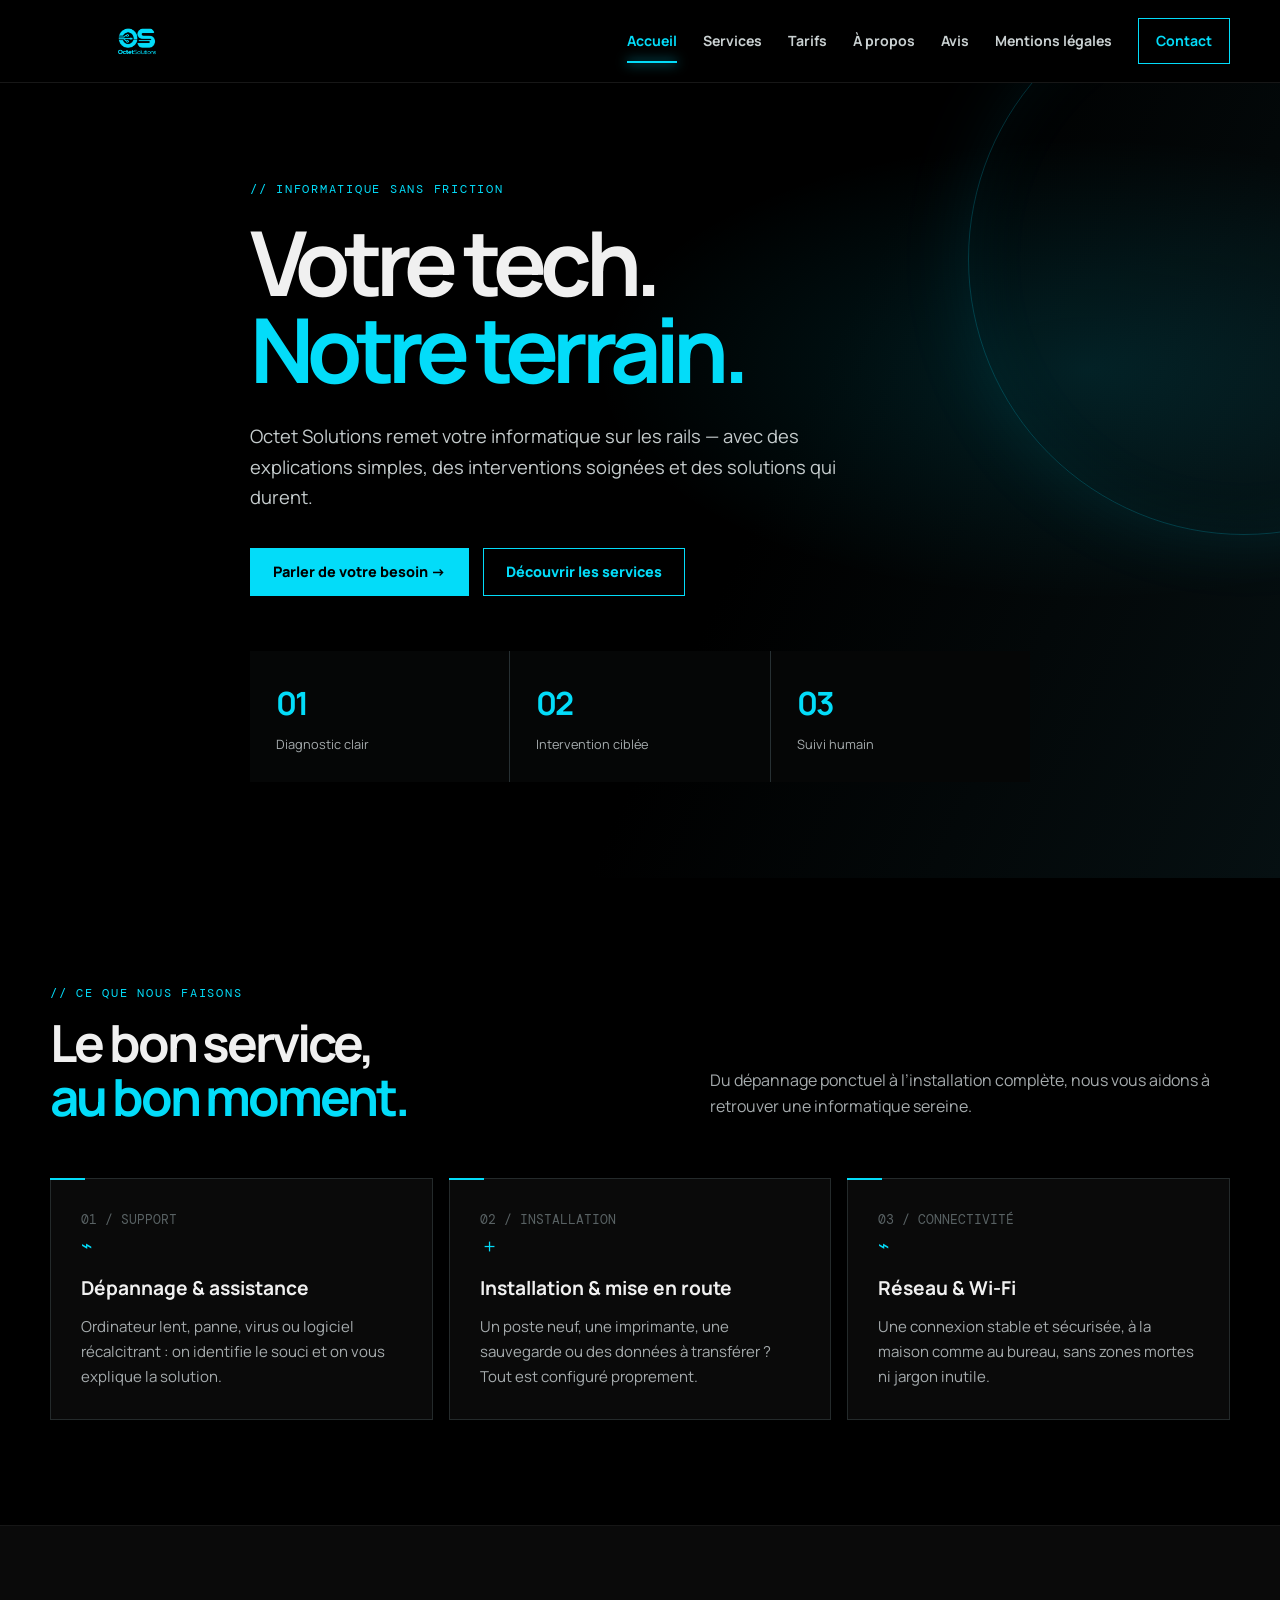
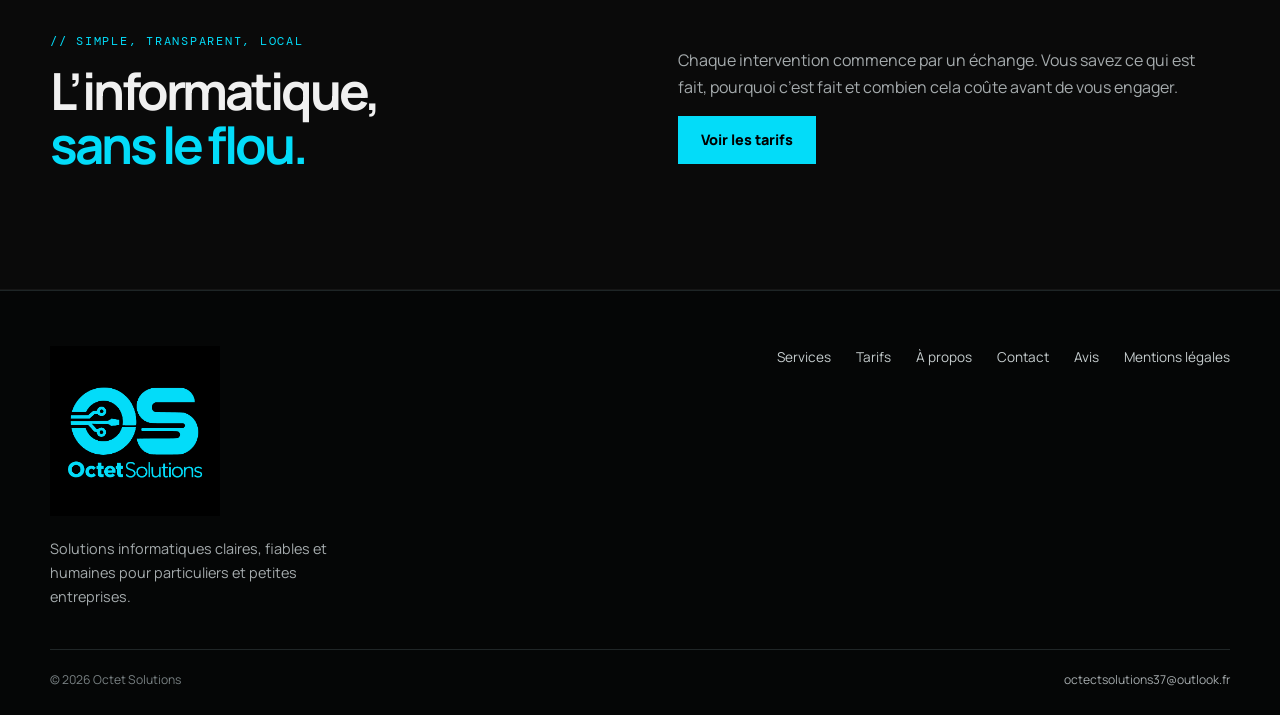
==== index.html @ 159d2667 "ajout site" ====
<!doctype html><html lang="fr"><head><meta charset="utf-8"><meta name="viewport" content="width=device-width, initial-scale=1"><meta name="description" content="Octet Solutions — dépannage et services informatiques à taille humaine."><title>Accueil — Octet Solutions</title><link rel="stylesheet" href="style.css"></head><body><header class="site-header"><div class="container nav"><a class="brand" href="index.html" aria-label="Octet Solutions, accueil"><img src="logo.svg" alt="Octet Solutions"></a><button class="menu-toggle" aria-label="Ouvrir le menu" aria-expanded="false">☰</button><nav class="nav-links" aria-label="Navigation principale"><a href="index.html" aria-current="page">Accueil</a><a href="services.html" >Services</a><a href="tarifs.html" >Tarifs</a><a href="apropos.html" >À propos</a><a href="avis.html" >Avis</a><a href="mentions-legales.html" >Mentions légales</a><a class="nav-cta" href="contact.html" >Contact</a></nav></div></header><main><section class="hero"><div class="container hero-content"><div class="eyebrow">// informatique sans friction</div><h1>Votre tech.<br><span>Notre terrain.</span></h1><p class="lead">Octet Solutions remet votre informatique sur les rails — avec des explications simples, des interventions soignées et des solutions qui durent.</p><div class="actions"><a class="btn btn-primary" href="contact.html">Parler de votre besoin →</a><a class="btn btn-ghost" href="services.html">Découvrir les services</a></div><div class="stats"><div class="stat"><strong>01</strong><span>Diagnostic clair</span></div><div class="stat"><strong>02</strong><span>Intervention ciblée</span></div><div class="stat"><strong>03</strong><span>Suivi humain</span></div></div></div></section><section class="section"><div class="container"><div class="section-head"><div><div class="eyebrow">// ce que nous faisons</div><h2 class="section-title">Le bon service,<br><span>au bon moment.</span></h2></div><p class="section-copy">Du dépannage ponctuel à l’installation complète, nous vous aidons à retrouver une informatique sereine.</p></div><div class="grid"><article class="card"><div class="number">01 / SUPPORT</div><div class="icon">⌁</div><h3>Dépannage & assistance</h3><p>Ordinateur lent, panne, virus ou logiciel récalcitrant : on identifie le souci et on vous explique la solution.</p></article><article class="card"><div class="number">02 / INSTALLATION</div><div class="icon">＋</div><h3>Installation & mise en route</h3><p>Un poste neuf, une imprimante, une sauvegarde ou des données à transférer ? Tout est configuré proprement.</p></article><article class="card"><div class="number">03 / CONNECTIVITÉ</div><div class="icon">⌁</div><h3>Réseau & Wi-Fi</h3><p>Une connexion stable et sécurisée, à la maison comme au bureau, sans zones mortes ni jargon inutile.</p></article></div></div></section><section class="section section-dark"><div class="container split"><div><div class="eyebrow">// simple, transparent, local</div><h2 class="section-title">L’informatique,<br><span>sans le flou.</span></h2></div><div><p class="section-copy">Chaque intervention commence par un échange. Vous savez ce qui est fait, pourquoi c’est fait et combien cela coûte avant de vous engager.</p><a class="btn btn-primary" href="tarifs.html">Voir les tarifs</a></div></div></section></main><footer class="site-footer"><div class="container"><div class="footer-top"><div class="footer-brand"><img src="logo.svg" alt="Octet Solutions"><div>Solutions informatiques claires, fiables et humaines pour particuliers et petites entreprises.</div></div><div class="footer-links"><a href="services.html">Services</a><a href="tarifs.html">Tarifs</a><a href="apropos.html">À propos</a><a href="contact.html">Contact</a><a href="avis.html">Avis</a><a href="mentions-legales.html">Mentions légales</a></div></div><div class="footer-bottom"><span>© <span data-year>2026</span> Octet Solutions</span><a href="mailto:octectsolutions37@outlook.fr">octectsolutions37@outlook.fr</a></div></div></footer><script src="script.js"></script></body></html>
---- style.css ----
@import url('https://fonts.googleapis.com/css2?family=DM+Mono:wght@400;500&family=Manrope:wght@400;500;600;700;800&display=swap');
:root{--bg:#000000;--panel:#0a0a0a;--panel2:#101111;--text:#f0f0f0;--muted:#a5abad;--cyan:#03DCF9;--line:rgba(3,220,249,.28);--max:1180px}
*{box-sizing:border-box}html{scroll-behavior:smooth}body{margin:0;background:var(--bg);color:var(--text);font-family:Manrope,system-ui,sans-serif;line-height:1.65}a{color:inherit;text-decoration:none}a:focus-visible,button:focus-visible,input:focus-visible,textarea:focus-visible{outline:2px solid var(--cyan);outline-offset:4px}.container{width:min(var(--max),calc(100% - 48px));margin:auto}.site-header{position:sticky;top:0;z-index:10;background:rgba(0,0,0,.9);backdrop-filter:blur(14px);border-bottom:1px solid rgba(255,255,255,.09)}.nav{height:82px;display:flex;align-items:center;justify-content:space-between;gap:30px}.brand img{display:block;width:174px;height:auto;max-height:48px;object-fit:contain}.nav-links{display:flex;align-items:center;gap:26px;font-size:.88rem;font-weight:700}.nav-links a{color:#c9d0d1;position:relative;padding:28px 0}.nav-links a:hover,.nav-links a[aria-current=page]{color:var(--cyan)}.nav-links a[aria-current=page]:not(.nav-cta)::after{content:'';position:absolute;bottom:18px;left:0;right:0;height:2px;background:var(--cyan);box-shadow:0 0 12px var(--cyan)}.nav-cta{border:1px solid var(--cyan)!important;padding:10px 17px!important;color:var(--cyan)!important}.nav-cta:hover{background:var(--cyan);color:#000!important}.menu-toggle{display:none;background:none;border:1px solid #394144;color:var(--cyan);font-size:1.4rem;padding:7px 12px}.eyebrow{font-family:'DM Mono',monospace;text-transform:uppercase;letter-spacing:.14em;color:var(--cyan);font-size:.78rem}.hero{min-height:600px;display:grid;align-items:center;position:relative;overflow:hidden;background:radial-gradient(ellipse at 85% 36%,rgba(3,220,249,.13),transparent 32%),linear-gradient(115deg,#000 58%,#061012)}.hero::after{content:'';position:absolute;width:550px;height:550px;right:-240px;top:-100px;border:1px solid rgba(3,220,249,.22);border-radius:50%;box-shadow:0 0 80px rgba(3,220,249,.08),inset 0 0 70px rgba(3,220,249,.05)}.hero-content{max-width:780px;padding:96px 0;position:relative;z-index:1}.hero h1{font-size:clamp(3rem,7vw,6.5rem);line-height:.98;letter-spacing:-.075em;margin:18px 0 28px;max-width:850px}.hero h1 span,.section-title span{color:var(--cyan)}.lead{font-size:1.15rem;color:#c4cbcc;max-width:650px}.actions{display:flex;flex-wrap:wrap;gap:14px;margin-top:36px}.btn{display:inline-flex;align-items:center;justify-content:center;min-height:48px;padding:0 22px;border:1px solid var(--cyan);font-weight:800;font-size:.9rem;transition:.2s ease}.btn-primary{background:var(--cyan);color:#000}.btn-primary:hover{background:#8ef4ff;box-shadow:0 0 24px rgba(3,220,249,.35)}.btn-ghost{color:var(--cyan)}.btn-ghost:hover{background:var(--cyan);color:#000}.section{padding:105px 0}.section-dark{background:var(--panel);border-top:1px solid rgba(255,255,255,.05);border-bottom:1px solid rgba(255,255,255,.05)}.section-head{display:flex;justify-content:space-between;align-items:end;gap:30px;margin-bottom:42px}.section-title{font-size:clamp(2rem,4vw,3.6rem);letter-spacing:-.06em;line-height:1.05;margin:12px 0}.section-copy{color:var(--muted);max-width:520px}.grid{display:grid;grid-template-columns:repeat(3,1fr);gap:16px}.card{background:var(--panel);border:1px solid #242a2b;padding:30px;position:relative;transition:.25s ease}.card::before{content:'';position:absolute;top:-1px;left:-1px;width:35px;height:2px;background:var(--cyan);transition:.25s}.card:hover{border-color:var(--line);transform:translateY(-5px);box-shadow:0 14px 35px rgba(0,0,0,.35)}.card h3{margin:12px 0 10px;font-size:1.2rem}.card p{color:var(--muted);font-size:.94rem;margin:0}.icon{font-family:'DM Mono',monospace;color:var(--cyan);font-size:1.2rem}.number{font-family:'DM Mono';color:#596264;font-size:.8rem}.stats{display:grid;grid-template-columns:repeat(3,1fr);gap:1px;background:#273033;margin-top:55px}.stat{background:#050606;padding:26px}.stat strong{display:block;font-size:2rem;color:var(--cyan);letter-spacing:-.06em}.stat span{font-size:.8rem;color:var(--muted)}.page-hero{padding:90px 0 74px;border-bottom:1px solid rgba(3,220,249,.18);background:linear-gradient(110deg,#000 65%,#061214)}.page-hero h1{font-size:clamp(2.8rem,6vw,5.3rem);line-height:1;letter-spacing:-.07em;margin:15px 0 18px}.page-hero p{max-width:620px;color:var(--muted);font-size:1.05rem}.service-list{display:grid;grid-template-columns:1fr 1fr;gap:18px}.service-list .card{min-height:220px}.price-grid{display:grid;grid-template-columns:repeat(3,1fr);gap:16px;align-items:stretch}.price-card{background:#080909;border:1px solid #2a3031;padding:34px 28px;display:flex;flex-direction:column}.price-card.featured{border-color:var(--cyan);box-shadow:0 0 35px rgba(3,220,249,.1);position:relative}.badge{font-family:'DM Mono';font-size:.68rem;color:#000;background:var(--cyan);padding:5px 9px;position:absolute;top:0;right:0}.price{font-size:2.8rem;letter-spacing:-.07em;color:var(--cyan);margin:20px 0 3px}.price small{font-size:.85rem;color:var(--muted);letter-spacing:0}.price-card ul{padding:0;margin:24px 0 30px;list-style:none;color:#c4cbcc;font-size:.9rem}.price-card li{padding:9px 0;border-bottom:1px solid #202526}.price-card li::before{content:'+';color:var(--cyan);margin-right:9px}.price-card .btn{margin-top:auto}.split{display:grid;grid-template-columns:1fr 1fr;gap:75px;align-items:start}.check-list{list-style:none;padding:0;margin:25px 0}.check-list li{margin:15px 0;color:#c7cdce}.check-list li::before{content:'↳';color:var(--cyan);font-family:'DM Mono';margin-right:14px}.quote{border-left:2px solid var(--cyan);padding:22px 0 22px 25px;color:#dce2e2;font-size:1.25rem}.contact-layout{display:grid;grid-template-columns:.75fr 1.25fr;gap:70px}.contact-detail{padding:20px 0;border-bottom:1px solid #252a2b}.contact-detail small{display:block;color:var(--muted);font-family:'DM Mono';margin-bottom:5px}.contact-detail a{color:var(--cyan);word-break:break-word}.form{display:grid;gap:18px}.field{display:grid;gap:7px}.field label{font-size:.86rem;font-weight:700}.field input,.field textarea{width:100%;background:#090a0a;border:1px solid #343b3d;color:var(--text);font:inherit;padding:13px 15px}.field input:focus,.field textarea:focus{border-color:var(--cyan);outline:none;box-shadow:0 0 0 3px rgba(3,220,249,.1)}.field textarea{min-height:180px;resize:vertical}.legal h2{color:var(--cyan);font-size:1.4rem;margin-top:45px}.legal p,.legal li{color:#bfc6c7}.site-footer{padding:55px 0 25px;border-top:1px solid #1e2526;background:#050606}.footer-top{display:flex;justify-content:space-between;gap:30px;padding-bottom:40px}.footer-brand{max-width:320px;color:var(--muted);font-size:.9rem}.footer-brand img{width:170px;margin-bottom:15px}.footer-links{display:flex;gap:25px;flex-wrap:wrap;align-content:start;font-size:.85rem;color:#c5cccd}.footer-links a:hover{color:var(--cyan)}.footer-bottom{border-top:1px solid #202627;padding-top:20px;display:flex;justify-content:space-between;color:#798183;font-size:.76rem}.footer-bottom a{color:#a5abad}.mono{font-family:'DM Mono',monospace}
@media(max-width:800px){.container{width:min(var(--max),calc(100% - 34px))}.nav{height:70px}.brand img{width:145px}.menu-toggle{display:block}.nav-links{display:none;position:absolute;top:69px;left:0;right:0;background:#050606;border-bottom:1px solid var(--cyan);padding:15px 17px 25px;flex-direction:column;align-items:stretch;gap:0}.nav-links.open{display:flex}.nav-links a{padding:12px 0}.nav-links a[aria-current=page]:not(.nav-cta)::after{display:none}.nav-cta{text-align:center;margin-top:8px}.hero{min-height:620px}.hero h1{font-size:clamp(3.2rem,15vw,5rem)}.section{padding:72px 0}.section-head,.footer-top,.footer-bottom{display:block}.section-head .btn{margin-top:22px}.grid,.price-grid,.service-list,.split,.contact-layout{grid-template-columns:1fr;gap:14px}.stats{grid-template-columns:1fr;margin-top:35px}.stat{padding:18px}.footer-links{margin-top:30px}.footer-bottom>*{margin-top:10px}.page-hero{padding:68px 0 56px}}
@media(prefers-reduced-motion:reduce){*{scroll-behavior:auto!important;transition:none!important}}
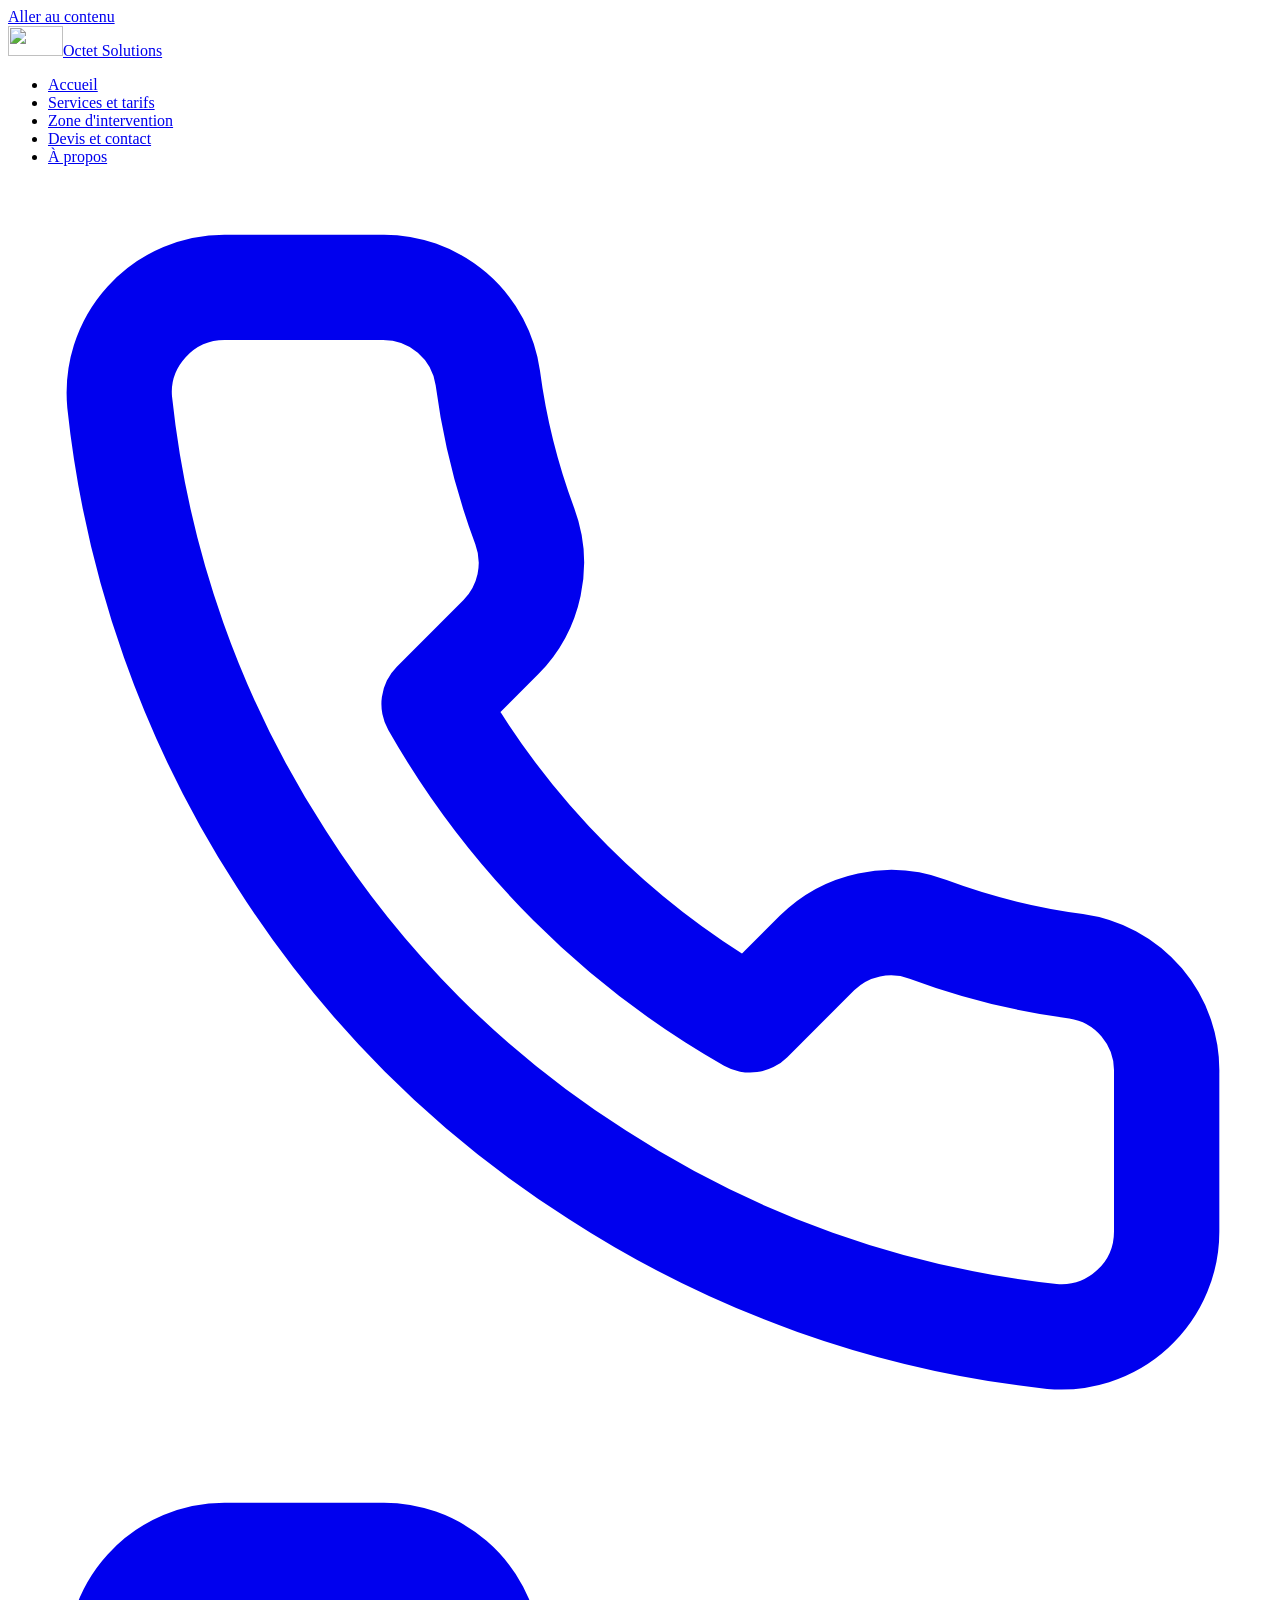
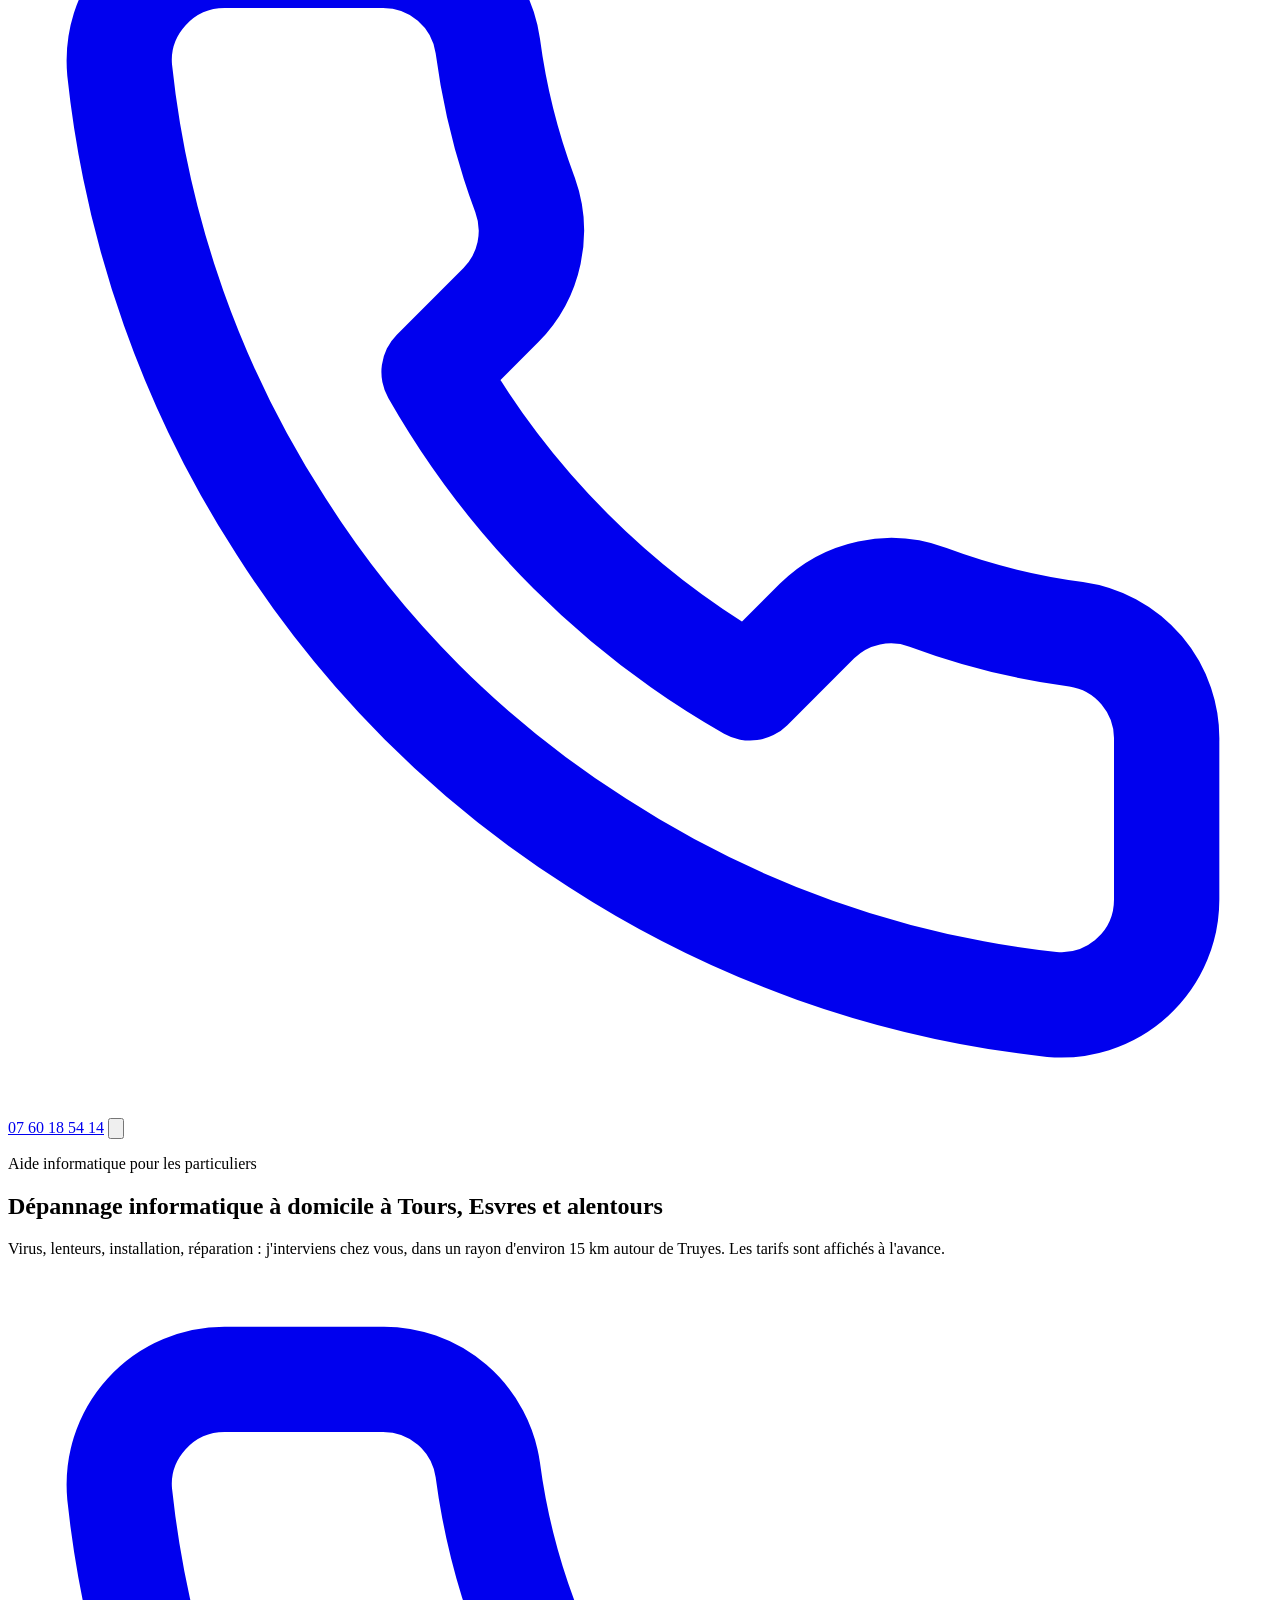
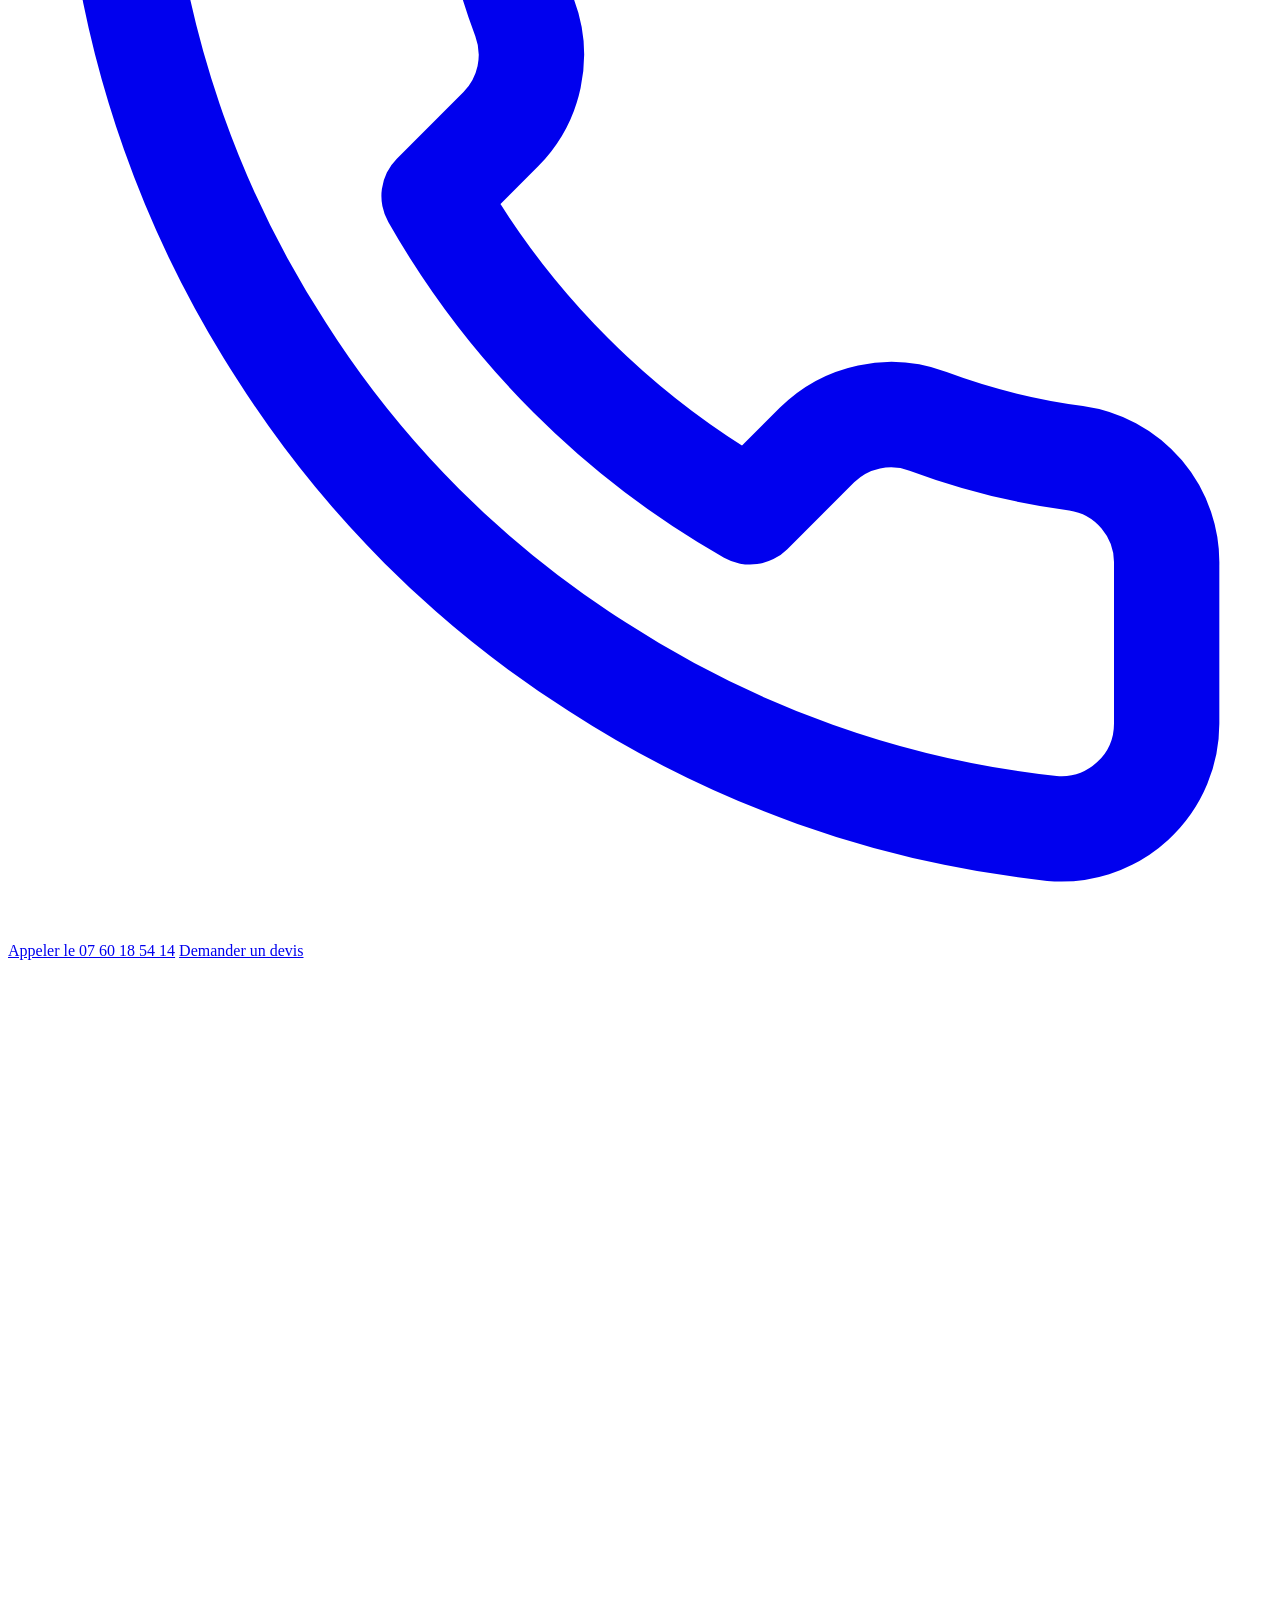
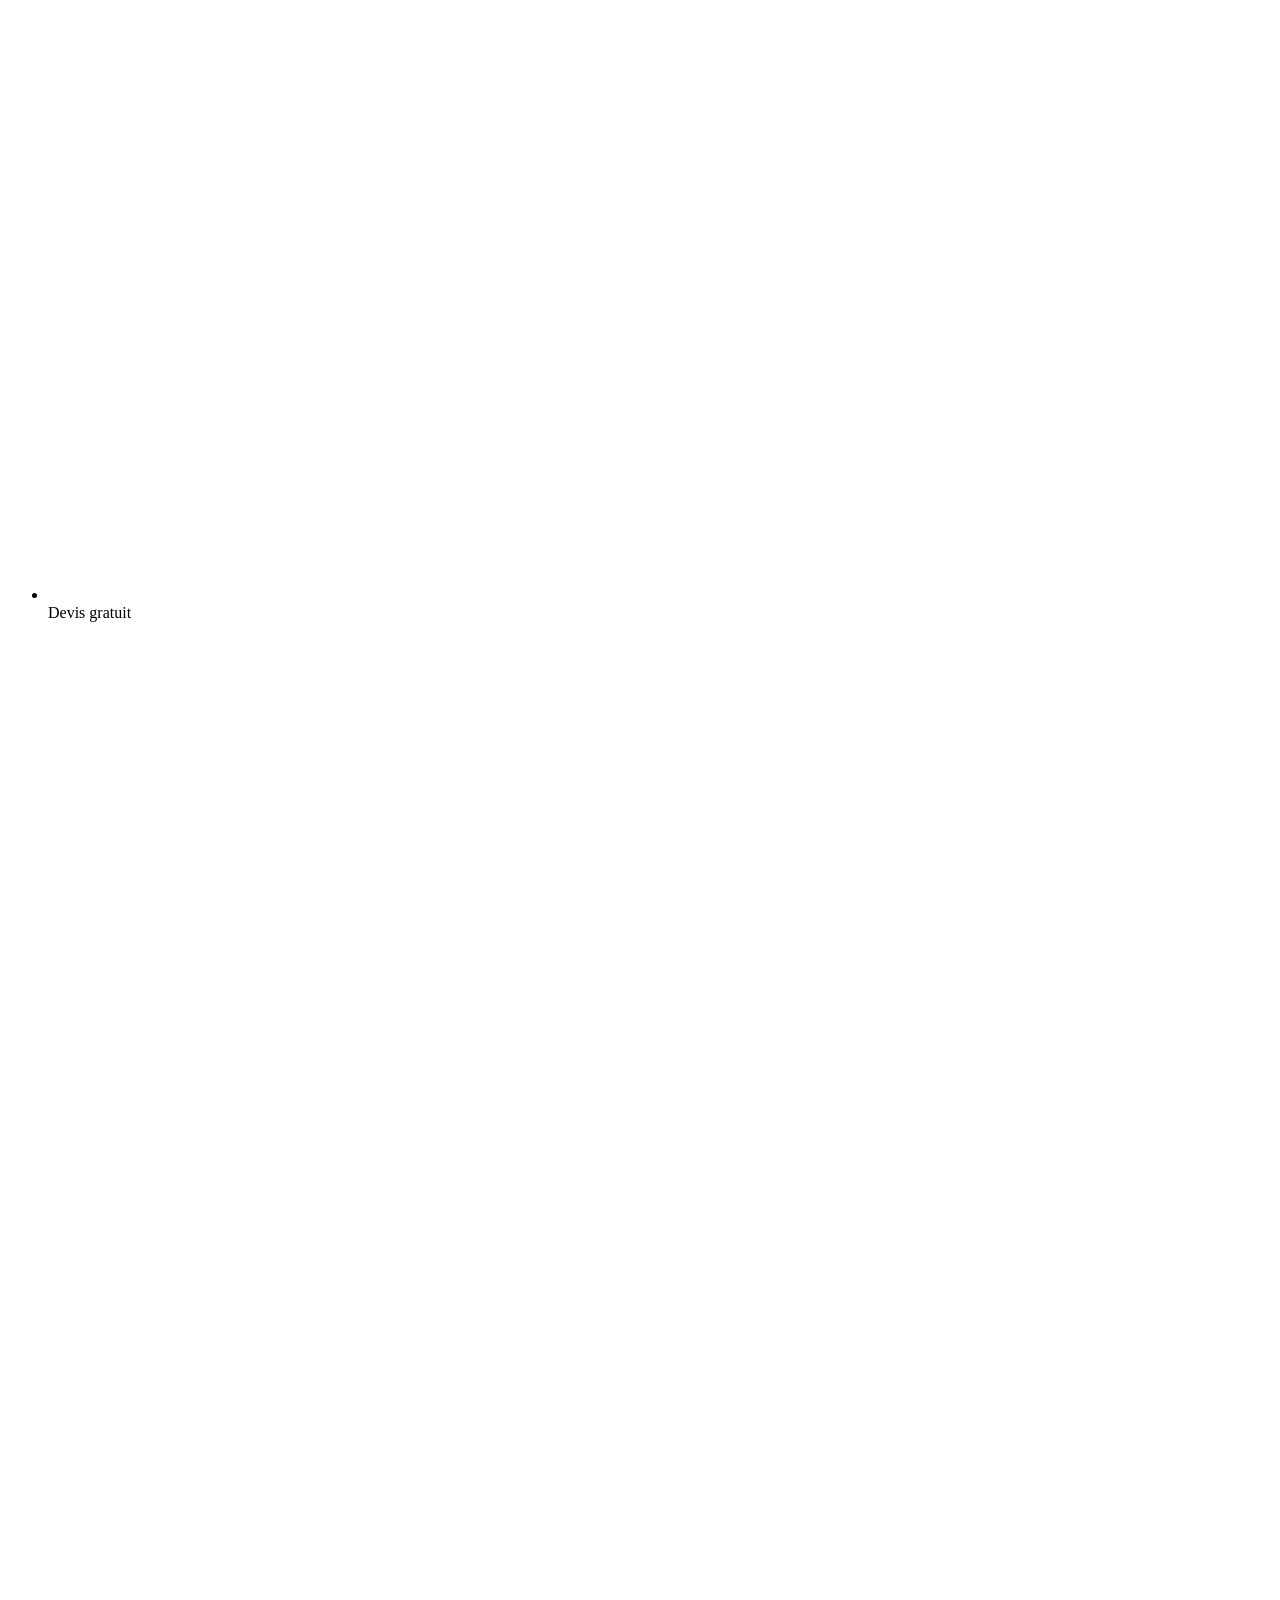
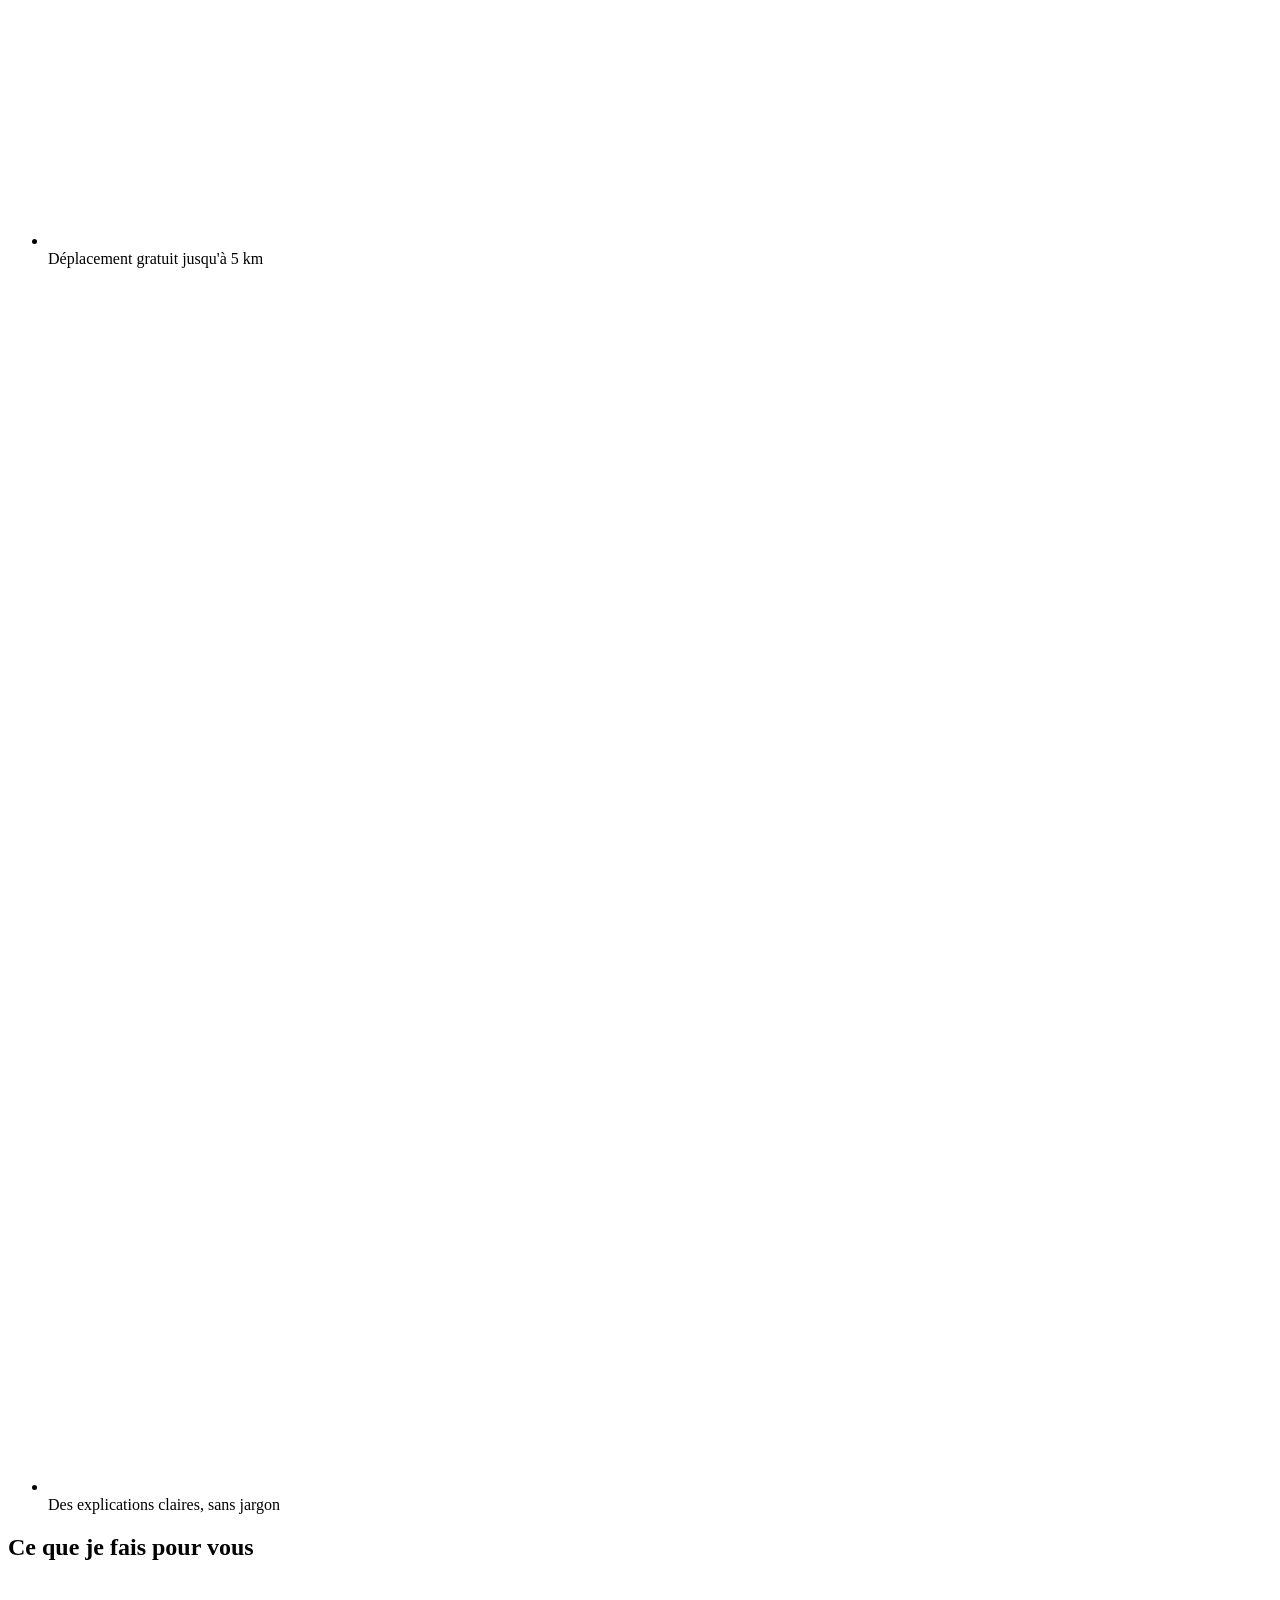
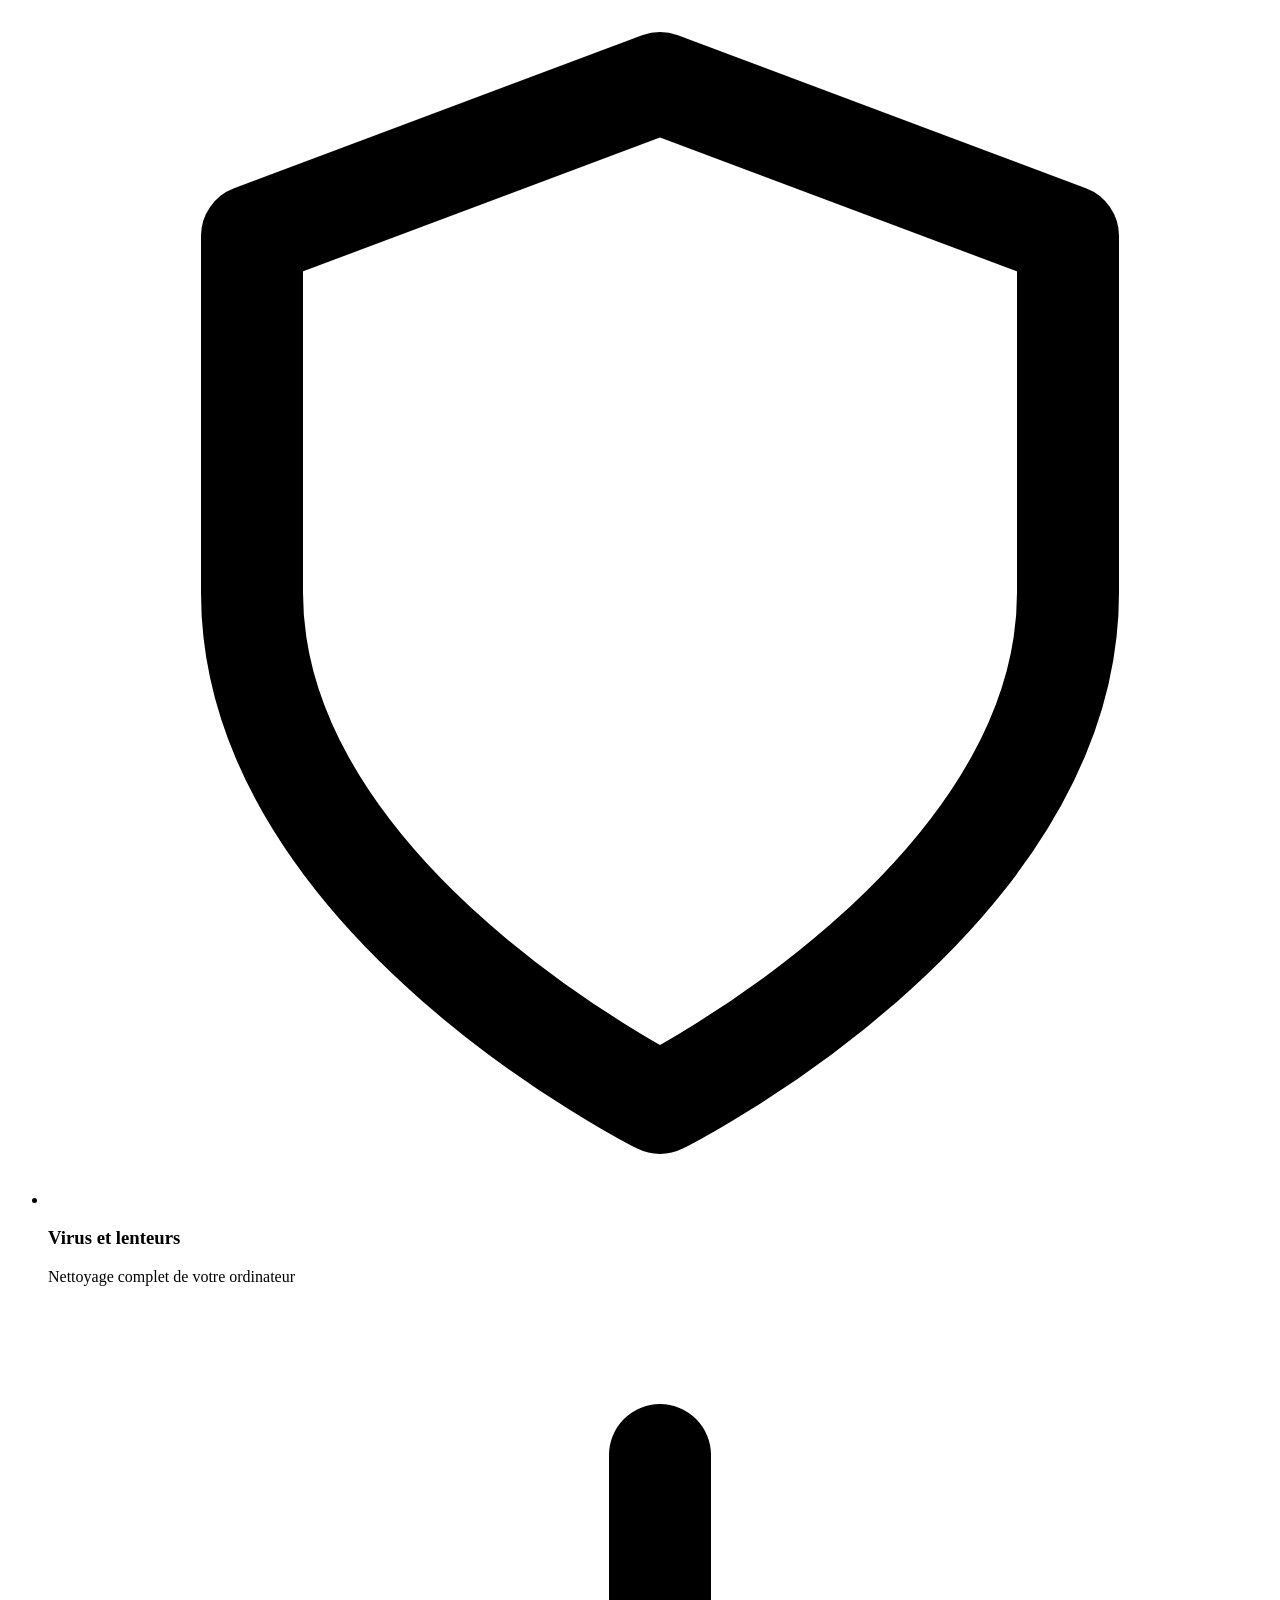
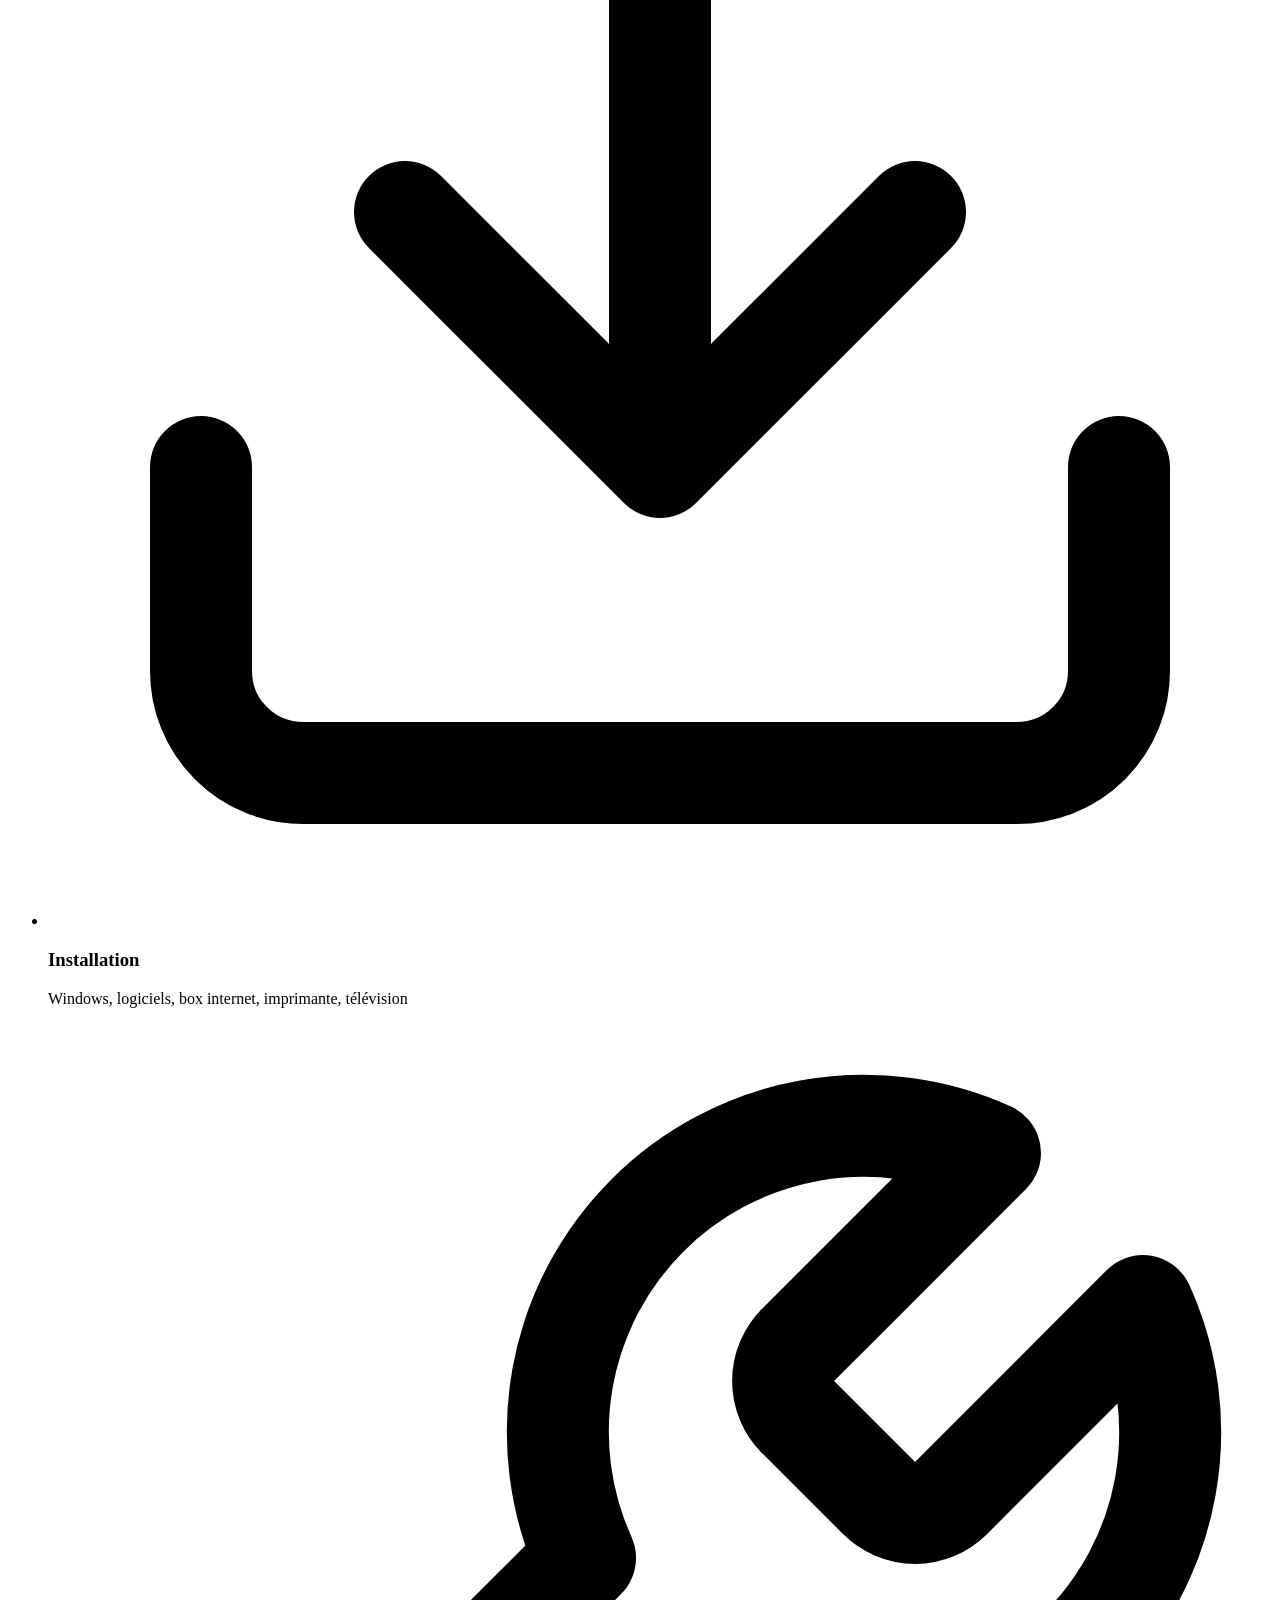
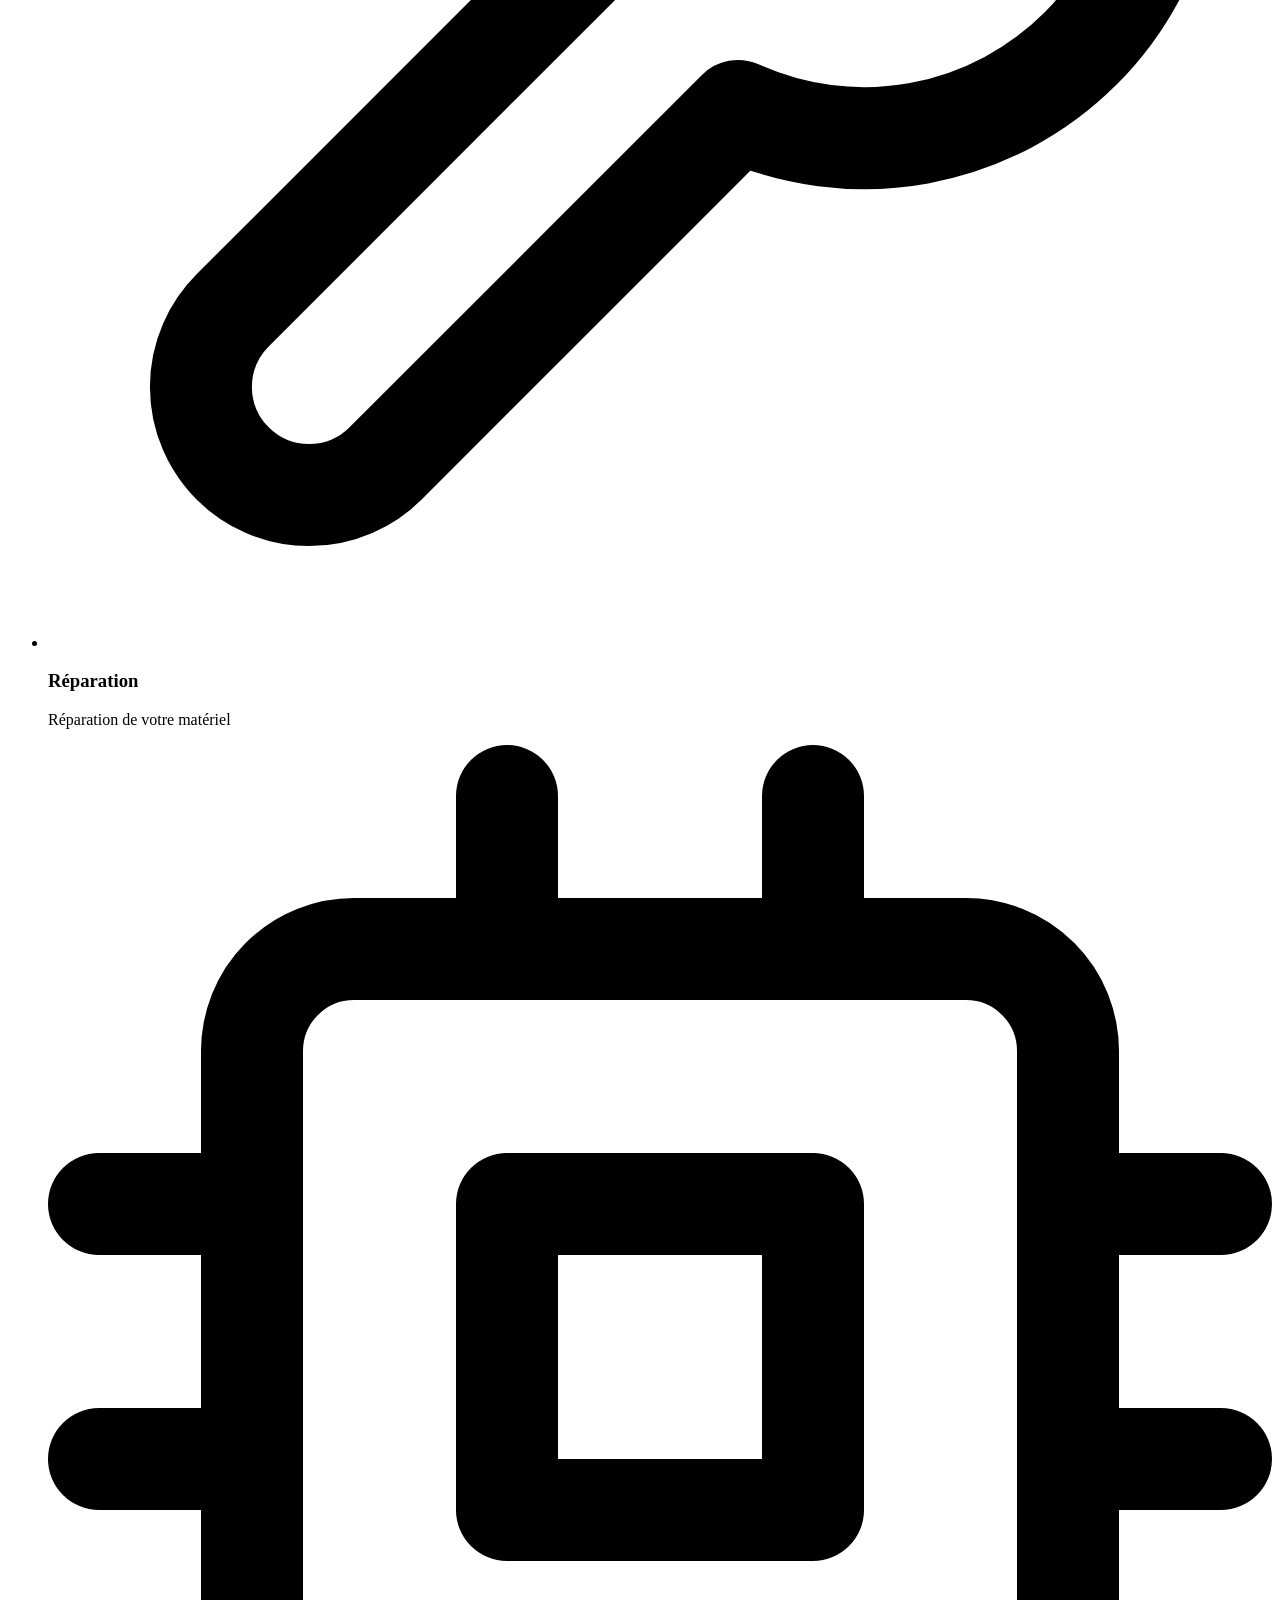
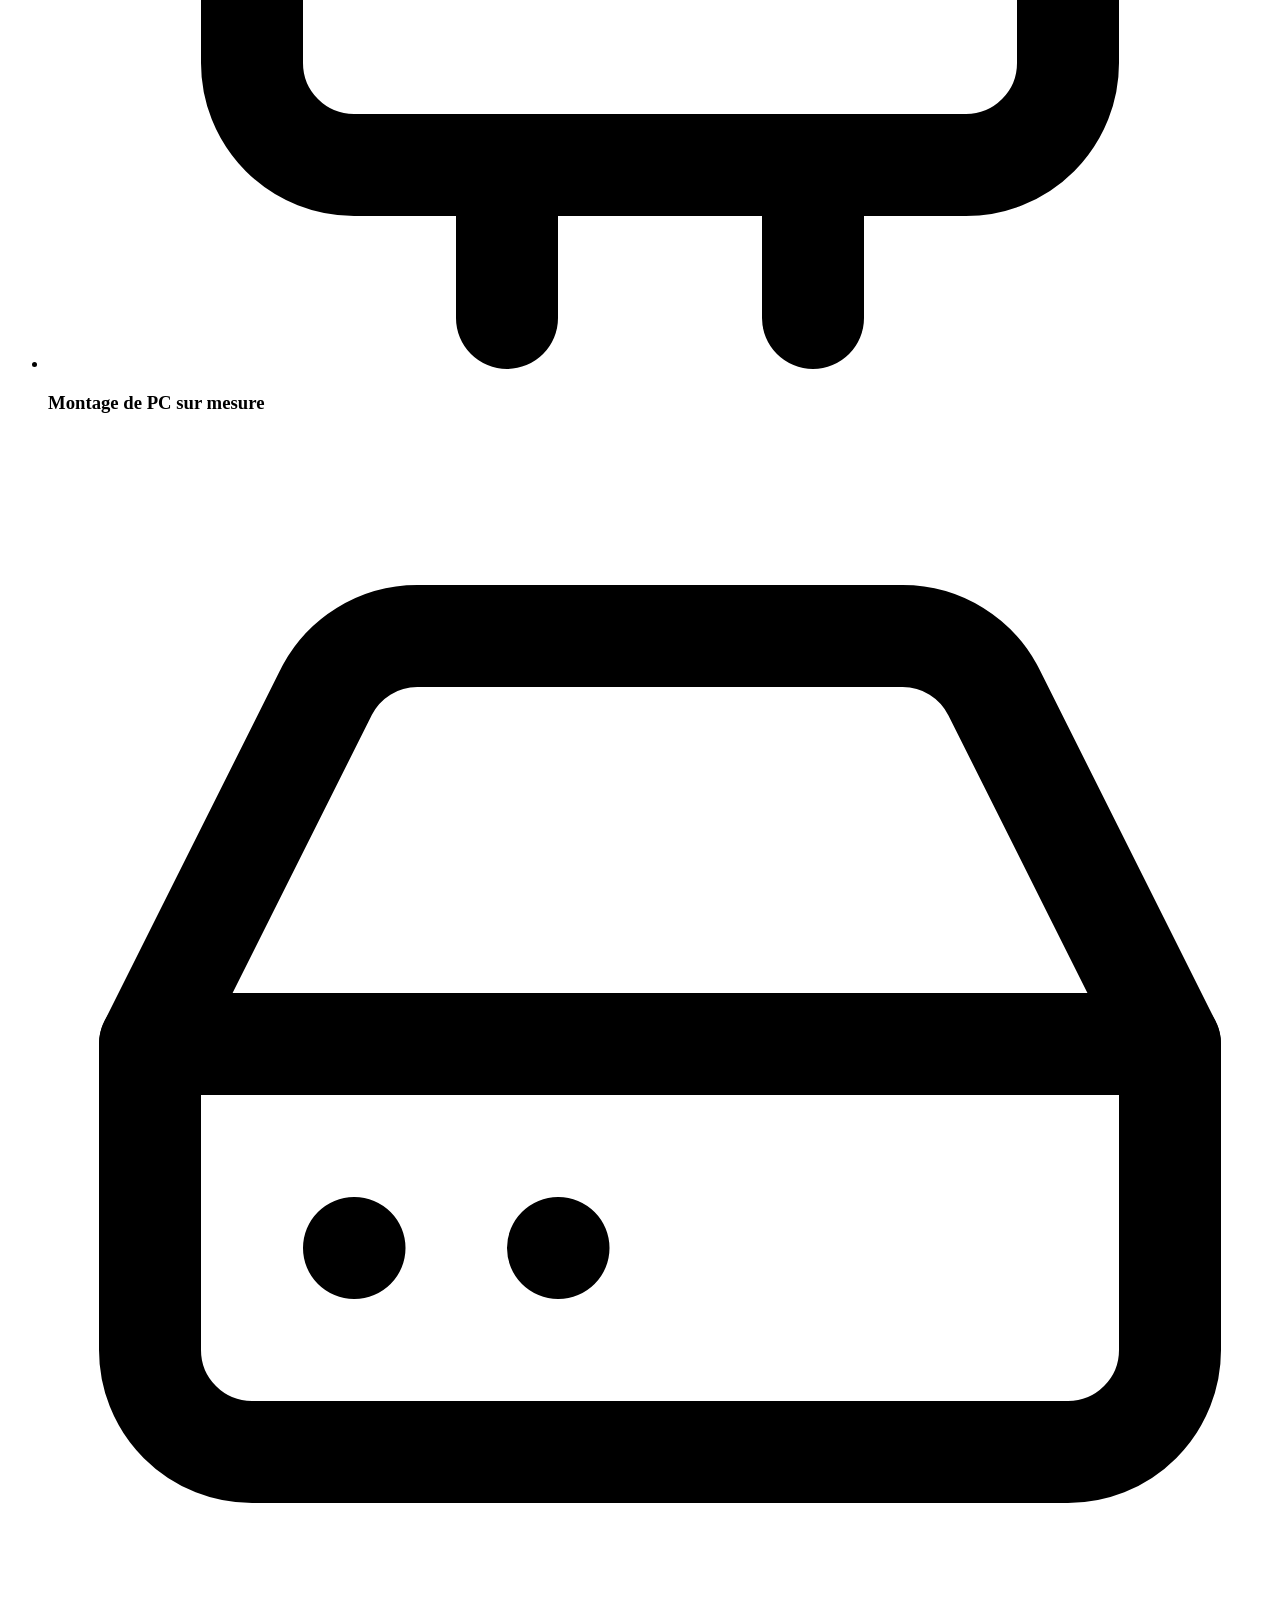
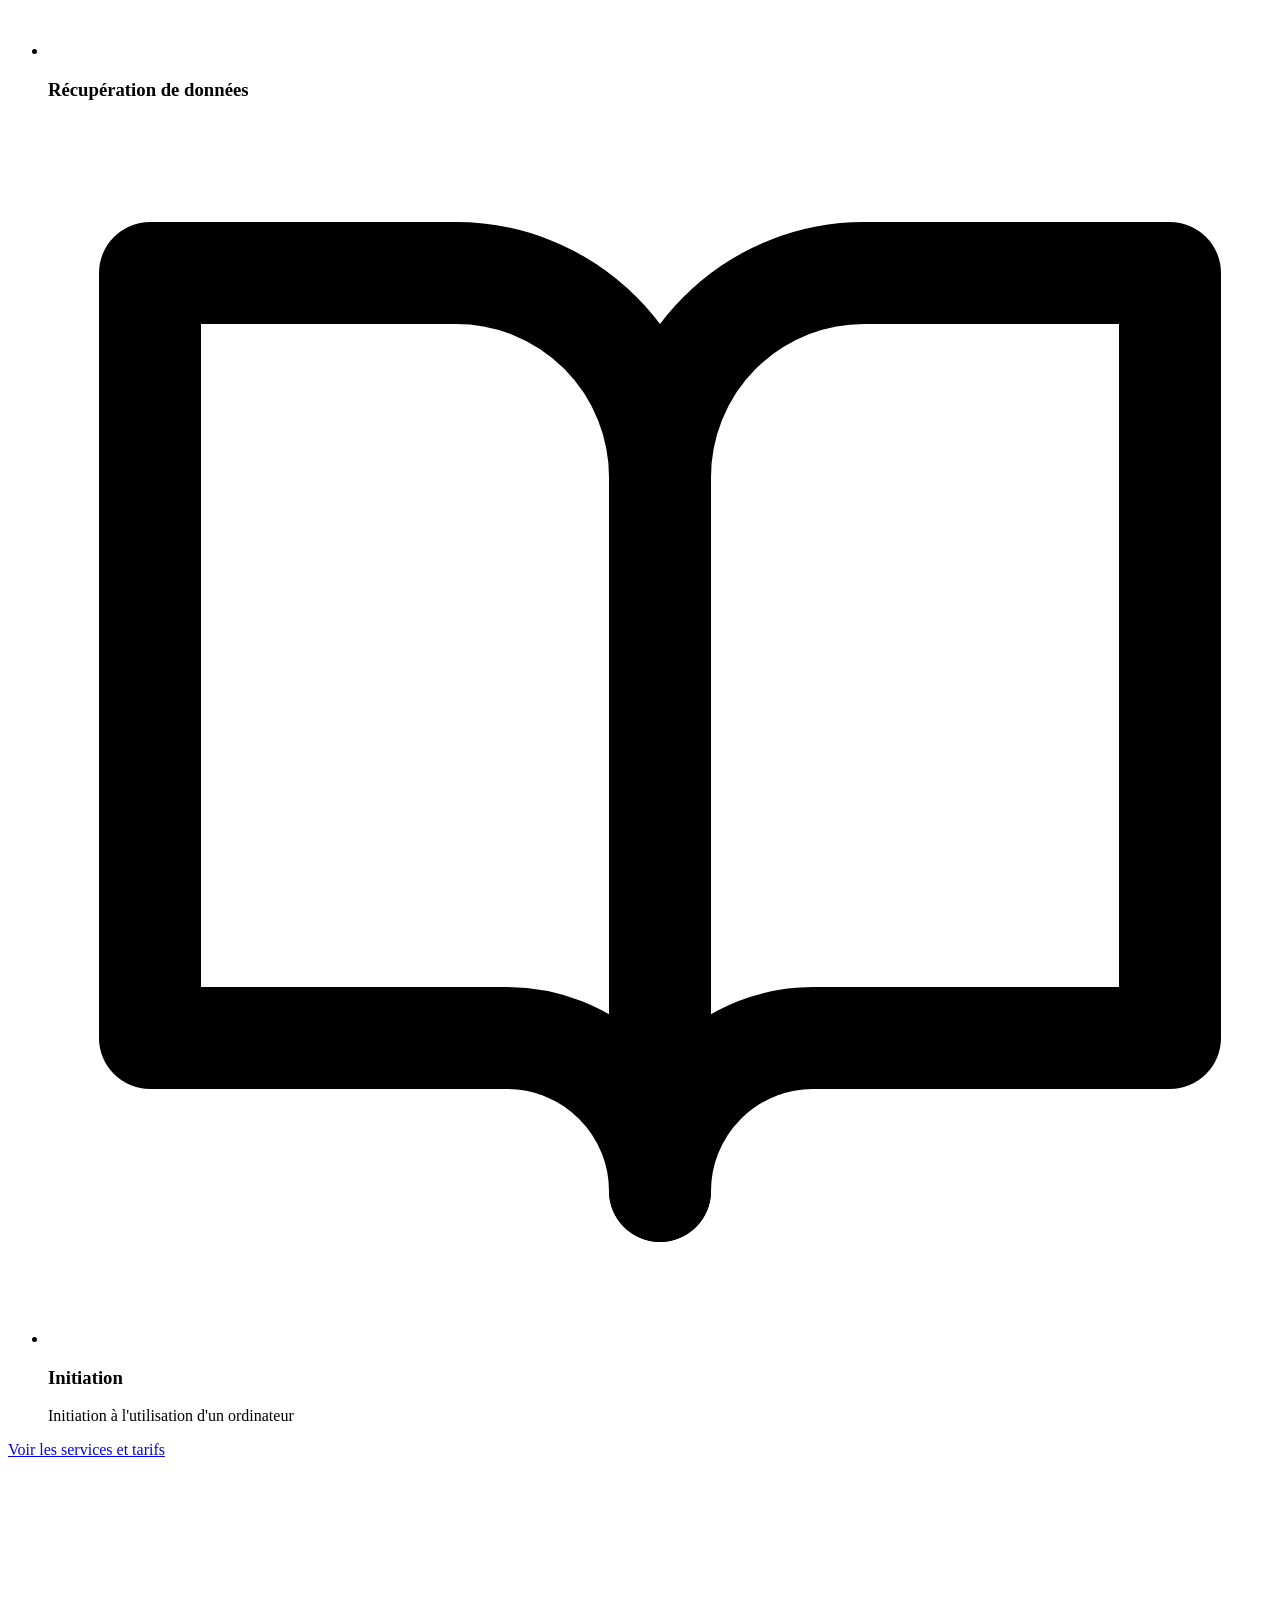
==== commit 790191d1: "Add files via upload" ====
--- a/index.html
+++ b/index.html
@@ -1 +1,268 @@
-<!doctype html><html lang="fr"><head><meta charset="utf-8"><meta name="viewport" content="width=device-width, initial-scale=1"><meta name="description" content="Octet Solutions — dépannage et services informatiques à taille humaine."><title>Accueil — Octet Solutions</title><link rel="stylesheet" href="style.css"></head><body><header class="site-header"><div class="container nav"><a class="brand" href="index.html" aria-label="Octet Solutions, accueil"><img src="logo.svg" alt="Octet Solutions"></a><button class="menu-toggle" aria-label="Ouvrir le menu" aria-expanded="false">☰</button><nav class="nav-links" aria-label="Navigation principale"><a href="index.html" aria-current="page">Accueil</a><a href="services.html" >Services</a><a href="tarifs.html" >Tarifs</a><a href="apropos.html" >À propos</a><a href="avis.html" >Avis</a><a href="mentions-legales.html" >Mentions légales</a><a class="nav-cta" href="contact.html" >Contact</a></nav></div></header><main><section class="hero"><div class="container hero-content"><div class="eyebrow">// informatique sans friction</div><h1>Votre tech.<br><span>Notre terrain.</span></h1><p class="lead">Octet Solutions remet votre informatique sur les rails — avec des explications simples, des interventions soignées et des solutions qui durent.</p><div class="actions"><a class="btn btn-primary" href="contact.html">Parler de votre besoin →</a><a class="btn btn-ghost" href="services.html">Découvrir les services</a></div><div class="stats"><div class="stat"><strong>01</strong><span>Diagnostic clair</span></div><div class="stat"><strong>02</strong><span>Intervention ciblée</span></div><div class="stat"><strong>03</strong><span>Suivi humain</span></div></div></div></section><section class="section"><div class="container"><div class="section-head"><div><div class="eyebrow">// ce que nous faisons</div><h2 class="section-title">Le bon service,<br><span>au bon moment.</span></h2></div><p class="section-copy">Du dépannage ponctuel à l’installation complète, nous vous aidons à retrouver une informatique sereine.</p></div><div class="grid"><article class="card"><div class="number">01 / SUPPORT</div><div class="icon">⌁</div><h3>Dépannage & assistance</h3><p>Ordinateur lent, panne, virus ou logiciel récalcitrant : on identifie le souci et on vous explique la solution.</p></article><article class="card"><div class="number">02 / INSTALLATION</div><div class="icon">＋</div><h3>Installation & mise en route</h3><p>Un poste neuf, une imprimante, une sauvegarde ou des données à transférer ? Tout est configuré proprement.</p></article><article class="card"><div class="number">03 / CONNECTIVITÉ</div><div class="icon">⌁</div><h3>Réseau & Wi-Fi</h3><p>Une connexion stable et sécurisée, à la maison comme au bureau, sans zones mortes ni jargon inutile.</p></article></div></div></section><section class="section section-dark"><div class="container split"><div><div class="eyebrow">// simple, transparent, local</div><h2 class="section-title">L’informatique,<br><span>sans le flou.</span></h2></div><div><p class="section-copy">Chaque intervention commence par un échange. Vous savez ce qui est fait, pourquoi c’est fait et combien cela coûte avant de vous engager.</p><a class="btn btn-primary" href="tarifs.html">Voir les tarifs</a></div></div></section></main><footer class="site-footer"><div class="container"><div class="footer-top"><div class="footer-brand"><img src="logo.svg" alt="Octet Solutions"><div>Solutions informatiques claires, fiables et humaines pour particuliers et petites entreprises.</div></div><div class="footer-links"><a href="services.html">Services</a><a href="tarifs.html">Tarifs</a><a href="apropos.html">À propos</a><a href="contact.html">Contact</a><a href="avis.html">Avis</a><a href="mentions-legales.html">Mentions légales</a></div></div><div class="footer-bottom"><span>© <span data-year>2026</span> Octet Solutions</span><a href="mailto:octectsolutions37@outlook.fr">octectsolutions37@outlook.fr</a></div></div></footer><script src="script.js"></script></body></html>+<!doctype html>
+<html lang="fr">
+<head>
+<meta charset="utf-8">
+<meta name="viewport" content="width=device-width, initial-scale=1">
+<title>Dépannage informatique à domicile, Tours | Octet Solutions</title>
+<meta name="description" content="Dépannage informatique à domicile à Tours, Esvres et alentours : virus, lenteurs, installation, réparation. Tarifs clairs. Appelez le 07 60 18 54 14.">
+<link rel="canonical" href="https://octetsolutions.fr/">
+<meta name="theme-color" content="#0B1320">
+<meta property="og:type" content="website">
+<meta property="og:locale" content="fr_FR">
+<meta property="og:site_name" content="Octet Solutions">
+<meta property="og:title" content="Dépannage informatique à domicile, Tours | Octet Solutions">
+<meta property="og:description" content="Dépannage informatique à domicile à Tours, Esvres et alentours : virus, lenteurs, installation, réparation. Tarifs clairs. Appelez le 07 60 18 54 14.">
+<meta property="og:url" content="https://octetsolutions.fr/">
+<link rel="icon" href="images/favicon.svg" type="image/svg+xml">
+<link rel="stylesheet" href="css/style.css">
+<script type="application/ld+json">
+{
+  "@context": "https://schema.org",
+  "@type": "LocalBusiness",
+  "@id": "https://octetsolutions.fr/#entreprise",
+  "name": "Octet Solutions",
+  "description": "Dépannage et assistance informatique à domicile pour les particuliers de Tours, Esvres et alentours : virus, lenteurs, installation, réparation, montage de PC, récupération de données, initiation.",
+  "url": "https://octetsolutions.fr/",
+  "telephone": "+33 7 60 18 54 14",
+  "email": "octetsolutions@outlook.fr",
+  "image": "https://octetsolutions.fr/images/logo-octet-solutions.svg",
+  "logo": "https://octetsolutions.fr/images/logo-octet-solutions.svg",
+  "founder": {
+    "@type": "Person",
+    "name": "Antoine De Keyser"
+  },
+  "areaServed": [
+    {
+      "@type": "City",
+      "name": "Truyes"
+    },
+    {
+      "@type": "City",
+      "name": "Esvres"
+    },
+    {
+      "@type": "City",
+      "name": "Cormery"
+    },
+    {
+      "@type": "City",
+      "name": "Courçay"
+    },
+    {
+      "@type": "City",
+      "name": "Sorigny"
+    },
+    {
+      "@type": "City",
+      "name": "Monts"
+    },
+    {
+      "@type": "City",
+      "name": "Montbazon"
+    },
+    {
+      "@type": "City",
+      "name": "Veigné"
+    },
+    {
+      "@type": "City",
+      "name": "Chambray-lès-Tours"
+    },
+    {
+      "@type": "City",
+      "name": "Joué-lès-Tours"
+    },
+    {
+      "@type": "City",
+      "name": "Saint-Avertin"
+    },
+    {
+      "@type": "City",
+      "name": "Tours"
+    }
+  ],
+  "openingHoursSpecification": [
+    {
+      "@type": "OpeningHoursSpecification",
+      "dayOfWeek": [
+        "Monday",
+        "Tuesday",
+        "Wednesday",
+        "Thursday",
+        "Friday"
+      ],
+      "opens": "18:00",
+      "closes": "20:00"
+    },
+    {
+      "@type": "OpeningHoursSpecification",
+      "dayOfWeek": "Saturday",
+      "opens": "08:00",
+      "closes": "20:00"
+    }
+  ],
+  "paymentAccepted": "Carte bancaire, espèces, virement",
+  "hasOfferCatalog": {
+    "@type": "OfferCatalog",
+    "name": "Services",
+    "itemListElement": [
+      {
+        "@type": "Offer",
+        "itemOffered": {
+          "@type": "Service",
+          "name": "Nettoyage complet (virus, lenteurs)"
+        }
+      },
+      {
+        "@type": "Offer",
+        "itemOffered": {
+          "@type": "Service",
+          "name": "Installation de Windows, de logiciels, de box internet, d'imprimante, de télévision"
+        }
+      },
+      {
+        "@type": "Offer",
+        "itemOffered": {
+          "@type": "Service",
+          "name": "Réparation de matériel informatique"
+        }
+      },
+      {
+        "@type": "Offer",
+        "itemOffered": {
+          "@type": "Service",
+          "name": "Montage de PC sur mesure"
+        }
+      },
+      {
+        "@type": "Offer",
+        "itemOffered": {
+          "@type": "Service",
+          "name": "Récupération de données"
+        }
+      },
+      {
+        "@type": "Offer",
+        "itemOffered": {
+          "@type": "Service",
+          "name": "Initiation à l'utilisation d'un ordinateur"
+        }
+      }
+    ]
+  }
+}
+</script>
+</head>
+<body>
+<a class="skip" href="#contenu">Aller au contenu</a>
+<header class="site-header">
+  <div class="container header-inner">
+    <a class="brand" href="index.html"><img src="images/logo-os.svg" alt="" width="55" height="30"><span>Octet Solutions</span></a>
+    <div class="main-nav-wrap"><nav class="main-nav" id="menu" aria-label="Menu principal"><ul><li><a href="index.html" aria-current="page">Accueil</a></li><li><a href="services.html">Services et tarifs</a></li><li><a href="zone.html">Zone d'intervention</a></li><li><a href="contact.html">Devis et contact</a></li><li><a href="a-propos.html">À propos</a></li></ul></nav></div>
+    <div class="header-actions">
+      <a class="call-round" href="tel:+33760185414" aria-label="Appeler le 07 60 18 54 14"><svg viewBox="0 0 24 24" fill="none" stroke="currentColor" stroke-width="2" stroke-linecap="round" stroke-linejoin="round" aria-hidden="true" ><path d="M22 16.92v3a2 2 0 0 1-2.18 2 19.79 19.79 0 0 1-8.63-3.07 19.5 19.5 0 0 1-6-6 19.79 19.79 0 0 1-3.07-8.67A2 2 0 0 1 4.11 2h3a2 2 0 0 1 2 1.72 12.84 12.84 0 0 0 .7 2.81 2 2 0 0 1-.45 2.11L8.09 9.91a16 16 0 0 0 6 6l1.27-1.27a2 2 0 0 1 2.11-.45 12.84 12.84 0 0 0 2.81.7A2 2 0 0 1 22 16.92z"/></svg></a>
+      <a class="call-text" href="tel:+33760185414"><svg viewBox="0 0 24 24" fill="none" stroke="currentColor" stroke-width="2" stroke-linecap="round" stroke-linejoin="round" aria-hidden="true" ><path d="M22 16.92v3a2 2 0 0 1-2.18 2 19.79 19.79 0 0 1-8.63-3.07 19.5 19.5 0 0 1-6-6 19.79 19.79 0 0 1-3.07-8.67A2 2 0 0 1 4.11 2h3a2 2 0 0 1 2 1.72 12.84 12.84 0 0 0 .7 2.81 2 2 0 0 1-.45 2.11L8.09 9.91a16 16 0 0 0 6 6l1.27-1.27a2 2 0 0 1 2.11-.45 12.84 12.84 0 0 0 2.81.7A2 2 0 0 1 22 16.92z"/></svg>07 60 18 54 14</a>
+      <button class="menu-btn" id="menu-btn" type="button" aria-label="Ouvrir le menu" aria-expanded="false" aria-controls="menu"><svg viewBox="0 0 24 24" fill="none" stroke="currentColor" stroke-width="2" stroke-linecap="round" stroke-linejoin="round" aria-hidden="true" ><path d="M4 7h16M4 12h16M4 17h16"/></svg></button>
+    </div>
+  </div>
+</header>
+<noscript><style>.main-nav{display:block!important;position:static}.main-nav-wrap{position:static}.menu-btn{display:none}</style></noscript>
+<main id="contenu">
+<section class="hero on-dark" id="haut">
+  <div class="container">
+    <div class="stack">
+      <p class="eyebrow">Aide informatique pour les particuliers</p>
+      <h1>Dépannage informatique à domicile à Tours, Esvres et alentours</h1>
+      <p class="lead">Virus, lenteurs, installation, réparation : j'interviens chez vous, dans un rayon d'environ 15 km autour de Truyes. Les tarifs sont affichés à l'avance.</p>
+      <div class="btn-row">
+        <a class="btn btn-primary" href="tel:+33760185414"><svg viewBox="0 0 24 24" fill="none" stroke="currentColor" stroke-width="2" stroke-linecap="round" stroke-linejoin="round" aria-hidden="true" ><path d="M22 16.92v3a2 2 0 0 1-2.18 2 19.79 19.79 0 0 1-8.63-3.07 19.5 19.5 0 0 1-6-6 19.79 19.79 0 0 1-3.07-8.67A2 2 0 0 1 4.11 2h3a2 2 0 0 1 2 1.72 12.84 12.84 0 0 0 .7 2.81 2 2 0 0 1-.45 2.11L8.09 9.91a16 16 0 0 0 6 6l1.27-1.27a2 2 0 0 1 2.11-.45 12.84 12.84 0 0 0 2.81.7A2 2 0 0 1 22 16.92z"/></svg>Appeler le 07 60 18 54 14</a>
+        <a class="btn btn-outline" href="contact.html">Demander un devis</a>
+      </div>
+      <ul class="checks">
+        <li><svg viewBox="0 0 24 24" fill="none" stroke-width="2.4" stroke-linecap="round" stroke-linejoin="round" aria-hidden="true"><path d="M20 6L9 17l-5-5"/></svg><span>Devis gratuit</span></li>
+        <li><svg viewBox="0 0 24 24" fill="none" stroke-width="2.4" stroke-linecap="round" stroke-linejoin="round" aria-hidden="true"><path d="M20 6L9 17l-5-5"/></svg><span>Déplacement gratuit jusqu'à 5 km</span></li>
+        <li><svg viewBox="0 0 24 24" fill="none" stroke-width="2.4" stroke-linecap="round" stroke-linejoin="round" aria-hidden="true"><path d="M20 6L9 17l-5-5"/></svg><span>Des explications claires, sans jargon</span></li>
+      </ul>
+    </div>
+  </div>
+</section>
+
+<section class="section on-light">
+  <div class="container">
+    <h2>Ce que je fais pour vous</h2>
+    <ul class="cards">
+      <li class="card"><div class="ico"><svg viewBox="0 0 24 24" fill="none" stroke="currentColor" stroke-width="2" stroke-linecap="round" stroke-linejoin="round" aria-hidden="true" ><path d="M12 22s8-4 8-10V5l-8-3-8 3v7c0 6 8 10 8 10z"/></svg></div><div><h3>Virus et lenteurs</h3><p>Nettoyage complet de votre ordinateur</p></div></li>
+      <li class="card"><div class="ico"><svg viewBox="0 0 24 24" fill="none" stroke="currentColor" stroke-width="2" stroke-linecap="round" stroke-linejoin="round" aria-hidden="true" ><path d="M21 15v4a2 2 0 0 1-2 2H5a2 2 0 0 1-2-2v-4M7 10l5 5 5-5M12 15V3"/></svg></div><div><h3>Installation</h3><p>Windows, logiciels, box internet, imprimante, télévision</p></div></li>
+      <li class="card"><div class="ico"><svg viewBox="0 0 24 24" fill="none" stroke="currentColor" stroke-width="2" stroke-linecap="round" stroke-linejoin="round" aria-hidden="true" ><path d="M14.7 6.3a1 1 0 0 0 0 1.4l1.6 1.6a1 1 0 0 0 1.4 0l3.77-3.77a6 6 0 0 1-7.94 7.94l-6.91 6.91a2.12 2.12 0 0 1-3-3l6.91-6.91a6 6 0 0 1 7.94-7.94l-3.76 3.76z"/></svg></div><div><h3>Réparation</h3><p>Réparation de votre matériel</p></div></li>
+      <li class="card"><div class="ico"><svg viewBox="0 0 24 24" fill="none" stroke="currentColor" stroke-width="2" stroke-linecap="round" stroke-linejoin="round" aria-hidden="true" ><rect x="4" y="4" width="16" height="16" rx="2"/><rect x="9" y="9" width="6" height="6"/><path d="M9 1v3M15 1v3M9 20v3M15 20v3M20 9h3M20 14h3M1 9h3M1 14h3"/></svg></div><div><h3>Montage de PC sur mesure</h3></div></li>
+      <li class="card"><div class="ico"><svg viewBox="0 0 24 24" fill="none" stroke="currentColor" stroke-width="2" stroke-linecap="round" stroke-linejoin="round" aria-hidden="true" ><path d="M22 12H2"/><path d="M5.45 5.11L2 12v6a2 2 0 0 0 2 2h16a2 2 0 0 0 2-2v-6l-3.45-6.89A2 2 0 0 0 16.76 4H7.24a2 2 0 0 0-1.79 1.11z"/><path d="M6 16h.01M10 16h.01"/></svg></div><div><h3>Récupération de données</h3></div></li>
+      <li class="card"><div class="ico"><svg viewBox="0 0 24 24" fill="none" stroke="currentColor" stroke-width="2" stroke-linecap="round" stroke-linejoin="round" aria-hidden="true" ><path d="M2 3h6a4 4 0 0 1 4 4v14a3 3 0 0 0-3-3H2z"/><path d="M22 3h-6a4 4 0 0 0-4 4v14a3 3 0 0 1 3-3h7z"/></svg></div><div><h3>Initiation</h3><p>Initiation à l'utilisation d'un ordinateur</p></div></li>
+    </ul>
+    <a class="more-link" href="services.html">Voir les services et tarifs <svg viewBox="0 0 24 24" fill="none" stroke="currentColor" stroke-width="2" stroke-linecap="round" stroke-linejoin="round" aria-hidden="true" ><path d="M5 12h14M13 6l6 6-6 6"/></svg></a>
+  </div>
+</section>
+
+<section class="section on-dark-2">
+  <div class="container">
+    <h2>Pourquoi faire appel à moi</h2>
+    <ul class="tick-list">
+      <li><svg viewBox="0 0 24 24" fill="none" stroke-width="2.4" stroke-linecap="round" stroke-linejoin="round" aria-hidden="true"><path d="M20 6L9 17l-5-5"/></svg><span>J'interviens chez vous pour tout ce qui touche au logiciel : virus, lenteurs, installation, initiation.</span></li>
+      <li><svg viewBox="0 0 24 24" fill="none" stroke-width="2.4" stroke-linecap="round" stroke-linejoin="round" aria-hidden="true"><path d="M20 6L9 17l-5-5"/></svg><span>Des prix annoncés à l'avance, un devis gratuit et un déplacement gratuit jusqu'à 5 km.</span></li>
+      <li><svg viewBox="0 0 24 24" fill="none" stroke-width="2.4" stroke-linecap="round" stroke-linejoin="round" aria-hidden="true"><path d="M20 6L9 17l-5-5"/></svg><span>Je suis joignable toute la journée par téléphone.</span></li>
+      <li><svg viewBox="0 0 24 24" fill="none" stroke-width="2.4" stroke-linecap="round" stroke-linejoin="round" aria-hidden="true"><path d="M20 6L9 17l-5-5"/></svg><span>Des explications claires, sans jargon.</span></li>
+    </ul>
+  </div>
+</section>
+
+<section class="section on-light">
+  <div class="container">
+    <h2>Horaires</h2>
+    <ul class="info-list">
+      <li><svg viewBox="0 0 24 24" fill="none" stroke="currentColor" stroke-width="2" stroke-linecap="round" stroke-linejoin="round" aria-hidden="true" ><path d="M22 16.92v3a2 2 0 0 1-2.18 2 19.79 19.79 0 0 1-8.63-3.07 19.5 19.5 0 0 1-6-6 19.79 19.79 0 0 1-3.07-8.67A2 2 0 0 1 4.11 2h3a2 2 0 0 1 2 1.72 12.84 12.84 0 0 0 .7 2.81 2 2 0 0 1-.45 2.11L8.09 9.91a16 16 0 0 0 6 6l1.27-1.27a2 2 0 0 1 2.11-.45 12.84 12.84 0 0 0 2.81.7A2 2 0 0 1 22 16.92z"/></svg><span>Joignable toute la journée.</span></li>
+      <li><svg viewBox="0 0 24 24" fill="none" stroke="currentColor" stroke-width="2" stroke-linecap="round" stroke-linejoin="round" aria-hidden="true" ><circle cx="12" cy="12" r="10"/><path d="M12 6v6l4 2"/></svg><span>Interventions à domicile : du lundi au vendredi de 18 h à 20 h, le samedi de 8 h à 20 h.</span></li>
+      <li><svg viewBox="0 0 24 24" fill="none" stroke="currentColor" stroke-width="2" stroke-linecap="round" stroke-linejoin="round" aria-hidden="true" ><path d="M13 2L3 14h9l-1 8 10-12h-9l1-8z"/></svg><span>Urgence le dimanche possible, avec une majoration communiquée avant l'intervention.</span></li>
+    </ul>
+  </div>
+</section>
+
+<section class="section on-cyan cta">
+  <div class="container narrow" style="margin:0 auto">
+    <h2>Un souci avec votre ordinateur ?</h2>
+    <p>Appelez le 07 60 18 54 14 ou envoyez-moi votre demande.</p>
+    <div class="btn-row">
+      <a class="btn btn-dark" href="tel:+33760185414"><svg viewBox="0 0 24 24" fill="none" stroke="currentColor" stroke-width="2" stroke-linecap="round" stroke-linejoin="round" aria-hidden="true" ><path d="M22 16.92v3a2 2 0 0 1-2.18 2 19.79 19.79 0 0 1-8.63-3.07 19.5 19.5 0 0 1-6-6 19.79 19.79 0 0 1-3.07-8.67A2 2 0 0 1 4.11 2h3a2 2 0 0 1 2 1.72 12.84 12.84 0 0 0 .7 2.81 2 2 0 0 1-.45 2.11L8.09 9.91a16 16 0 0 0 6 6l1.27-1.27a2 2 0 0 1 2.11-.45 12.84 12.84 0 0 0 2.81.7A2 2 0 0 1 22 16.92z"/></svg>Appeler le 07 60 18 54 14</a>
+      <a class="btn btn-outline-dark" href="contact.html">Demander un devis</a>
+    </div>
+  </div>
+</section>
+</main>
+<footer class="site-footer">
+  <div class="container">
+    <div class="footer-grid">
+      <div>
+        <img class="footer-logo" src="images/logo-octet-solutions.svg" alt="Octet Solutions" width="170" height="116">
+        <ul class="footer-contact" style="margin-top:16px">
+          <li><svg viewBox="0 0 24 24" fill="none" stroke="currentColor" stroke-width="2" stroke-linecap="round" stroke-linejoin="round" aria-hidden="true" stroke="currentColor"><path d="M22 16.92v3a2 2 0 0 1-2.18 2 19.79 19.79 0 0 1-8.63-3.07 19.5 19.5 0 0 1-6-6 19.79 19.79 0 0 1-3.07-8.67A2 2 0 0 1 4.11 2h3a2 2 0 0 1 2 1.72 12.84 12.84 0 0 0 .7 2.81 2 2 0 0 1-.45 2.11L8.09 9.91a16 16 0 0 0 6 6l1.27-1.27a2 2 0 0 1 2.11-.45 12.84 12.84 0 0 0 2.81.7A2 2 0 0 1 22 16.92z"/></svg><a href="tel:+33760185414">07 60 18 54 14</a></li>
+          <li><svg viewBox="0 0 24 24" fill="none" stroke="currentColor" stroke-width="2" stroke-linecap="round" stroke-linejoin="round" aria-hidden="true" ><rect x="2" y="4" width="20" height="16" rx="2"/><path d="M22 7l-10 6L2 7"/></svg><a href="mailto:octetsolutions@outlook.fr">octetsolutions@outlook.fr</a></li>
+          <li><svg viewBox="0 0 24 24" fill="none" stroke="currentColor" stroke-width="2" stroke-linecap="round" stroke-linejoin="round" aria-hidden="true" ><path d="M20 10c0 6-8 12-8 12s-8-6-8-12a8 8 0 0 1 16 0z"/><circle cx="12" cy="10" r="3"/></svg><span>Environ 15 km autour de Truyes : Tours, Esvres et alentours</span></li>
+        </ul>
+      </div>
+      <nav class="footer-nav" aria-label="Pages du site"><a href="index.html">Accueil</a><a href="services.html">Services et tarifs</a><a href="zone.html">Zone d'intervention</a><a href="contact.html">Devis et contact</a><a href="a-propos.html">À propos</a></nav>
+      <div>
+        <div class="legal-links">
+          <a href="mentions-legales.html">Mentions légales</a>
+          <a href="confidentialite.html">Politique de confidentialité</a>
+          <a href="cgv.html">Conditions générales de vente</a>
+        </div>
+        <p class="copyright">© 2026 Octet Solutions. Dépannage informatique à domicile pour les particuliers.</p>
+      </div>
+    </div>
+  </div>
+</footer>
+<div class="callbar">
+  <a class="btn btn-primary" href="tel:+33760185414"><svg viewBox="0 0 24 24" fill="none" stroke="currentColor" stroke-width="2" stroke-linecap="round" stroke-linejoin="round" aria-hidden="true" ><path d="M22 16.92v3a2 2 0 0 1-2.18 2 19.79 19.79 0 0 1-8.63-3.07 19.5 19.5 0 0 1-6-6 19.79 19.79 0 0 1-3.07-8.67A2 2 0 0 1 4.11 2h3a2 2 0 0 1 2 1.72 12.84 12.84 0 0 0 .7 2.81 2 2 0 0 1-.45 2.11L8.09 9.91a16 16 0 0 0 6 6l1.27-1.27a2 2 0 0 1 2.11-.45 12.84 12.84 0 0 0 2.81.7A2 2 0 0 1 22 16.92z"/></svg>Appeler</a>
+  <a class="btn btn-outline" href="contact.html">Devis</a>
+</div>
+<script src="js/main.js" defer></script>
+</body>
+</html>
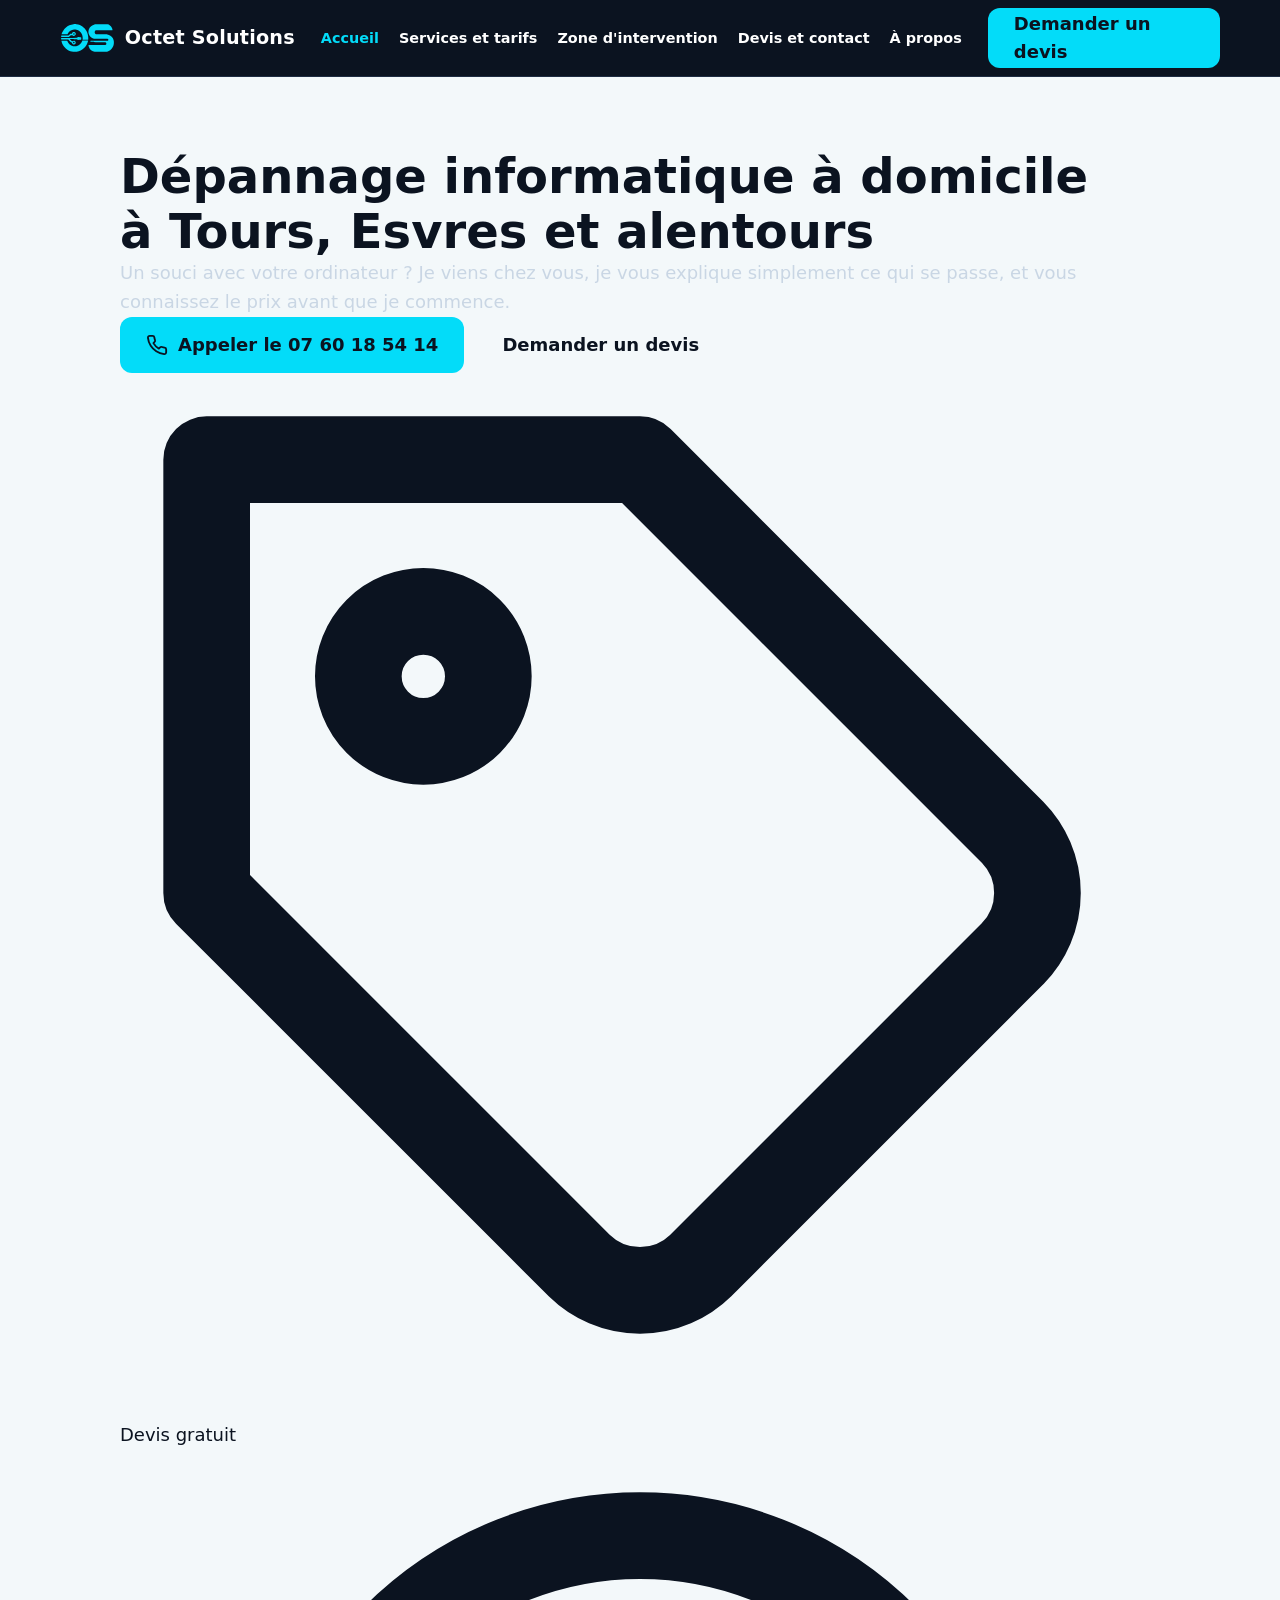
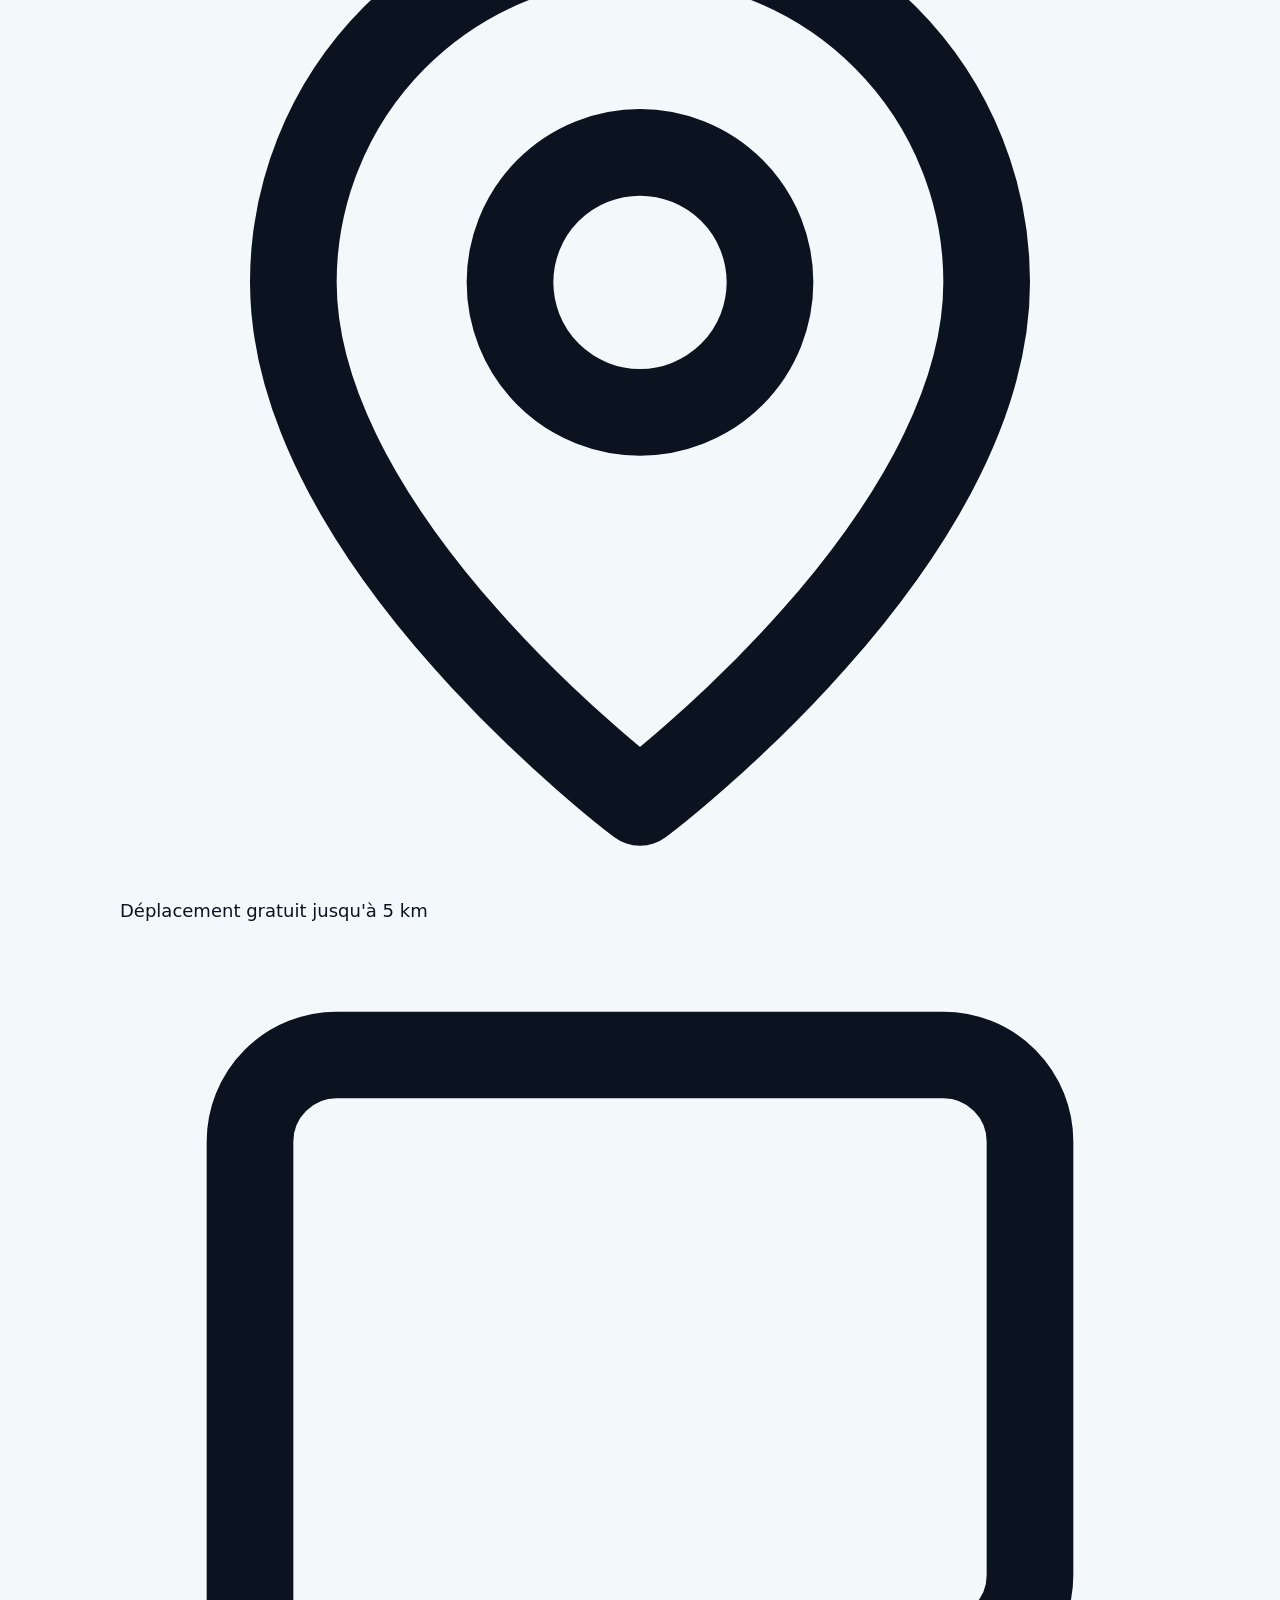
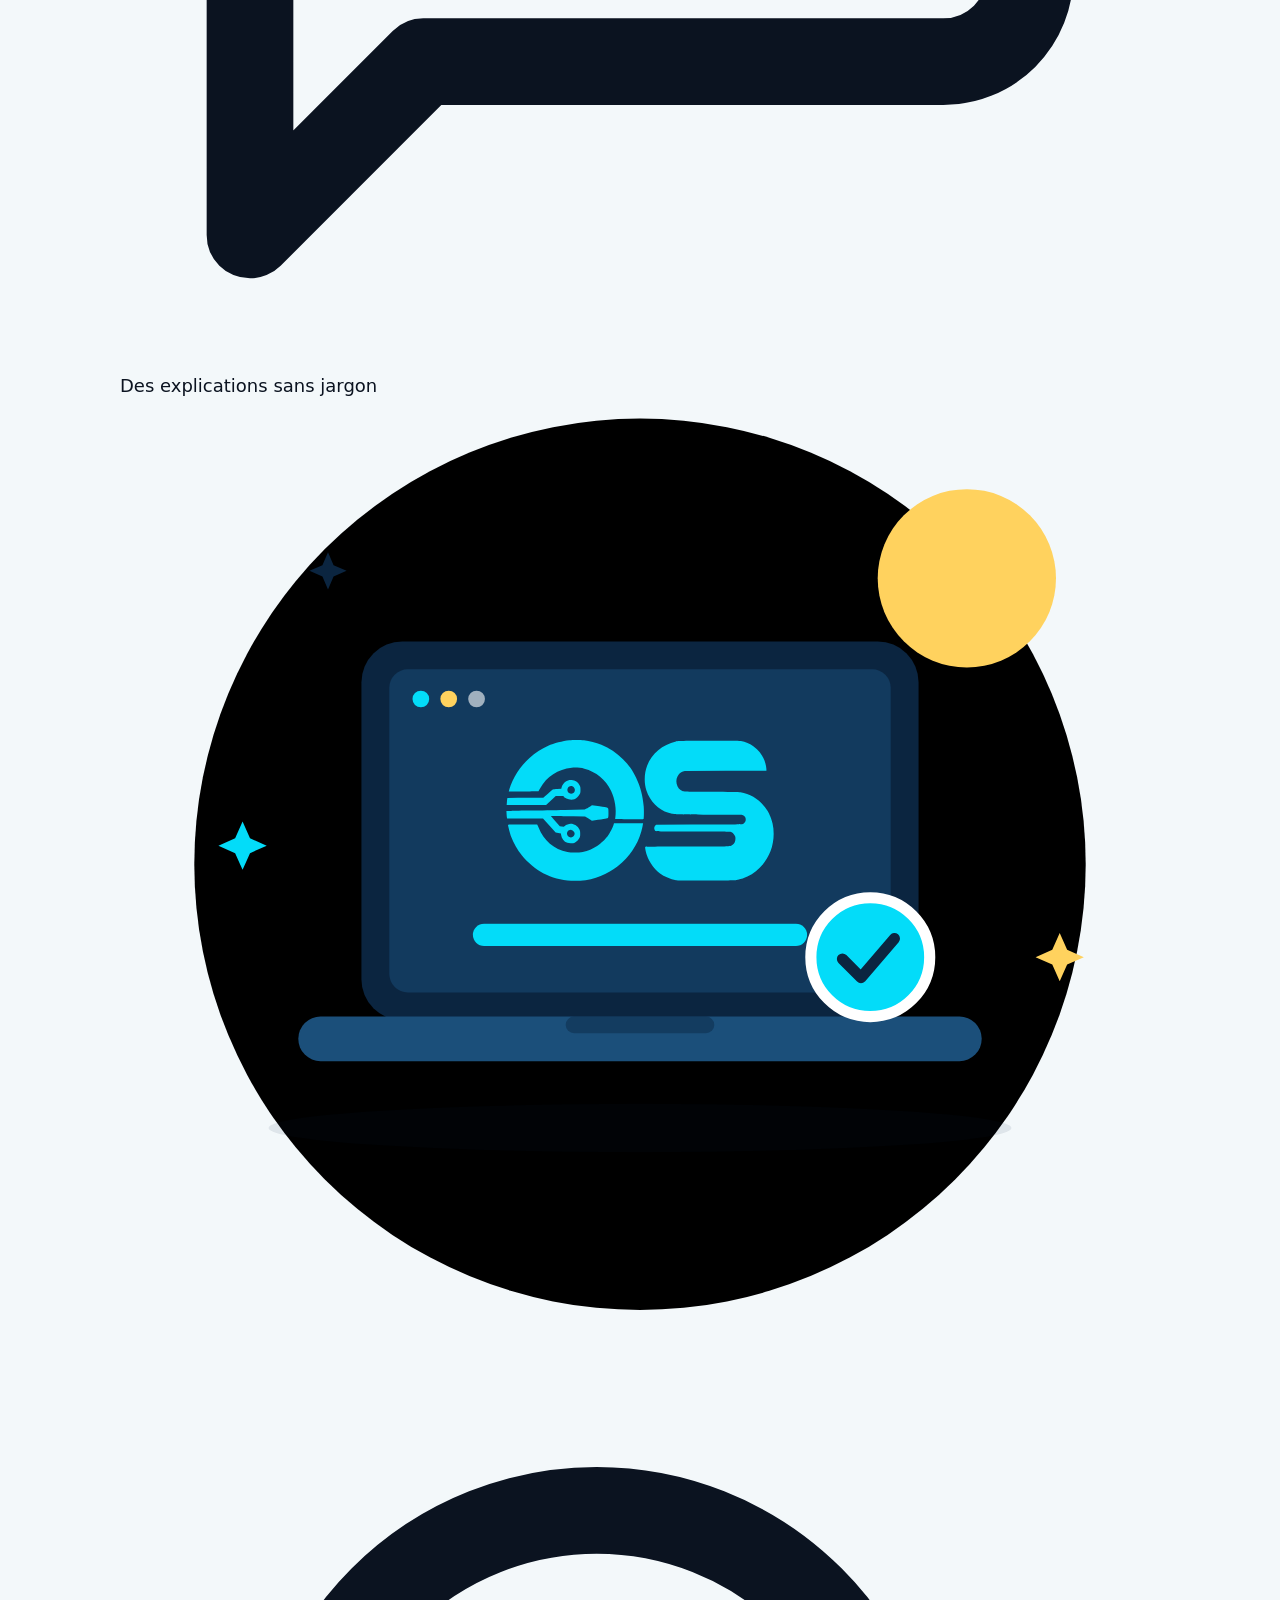
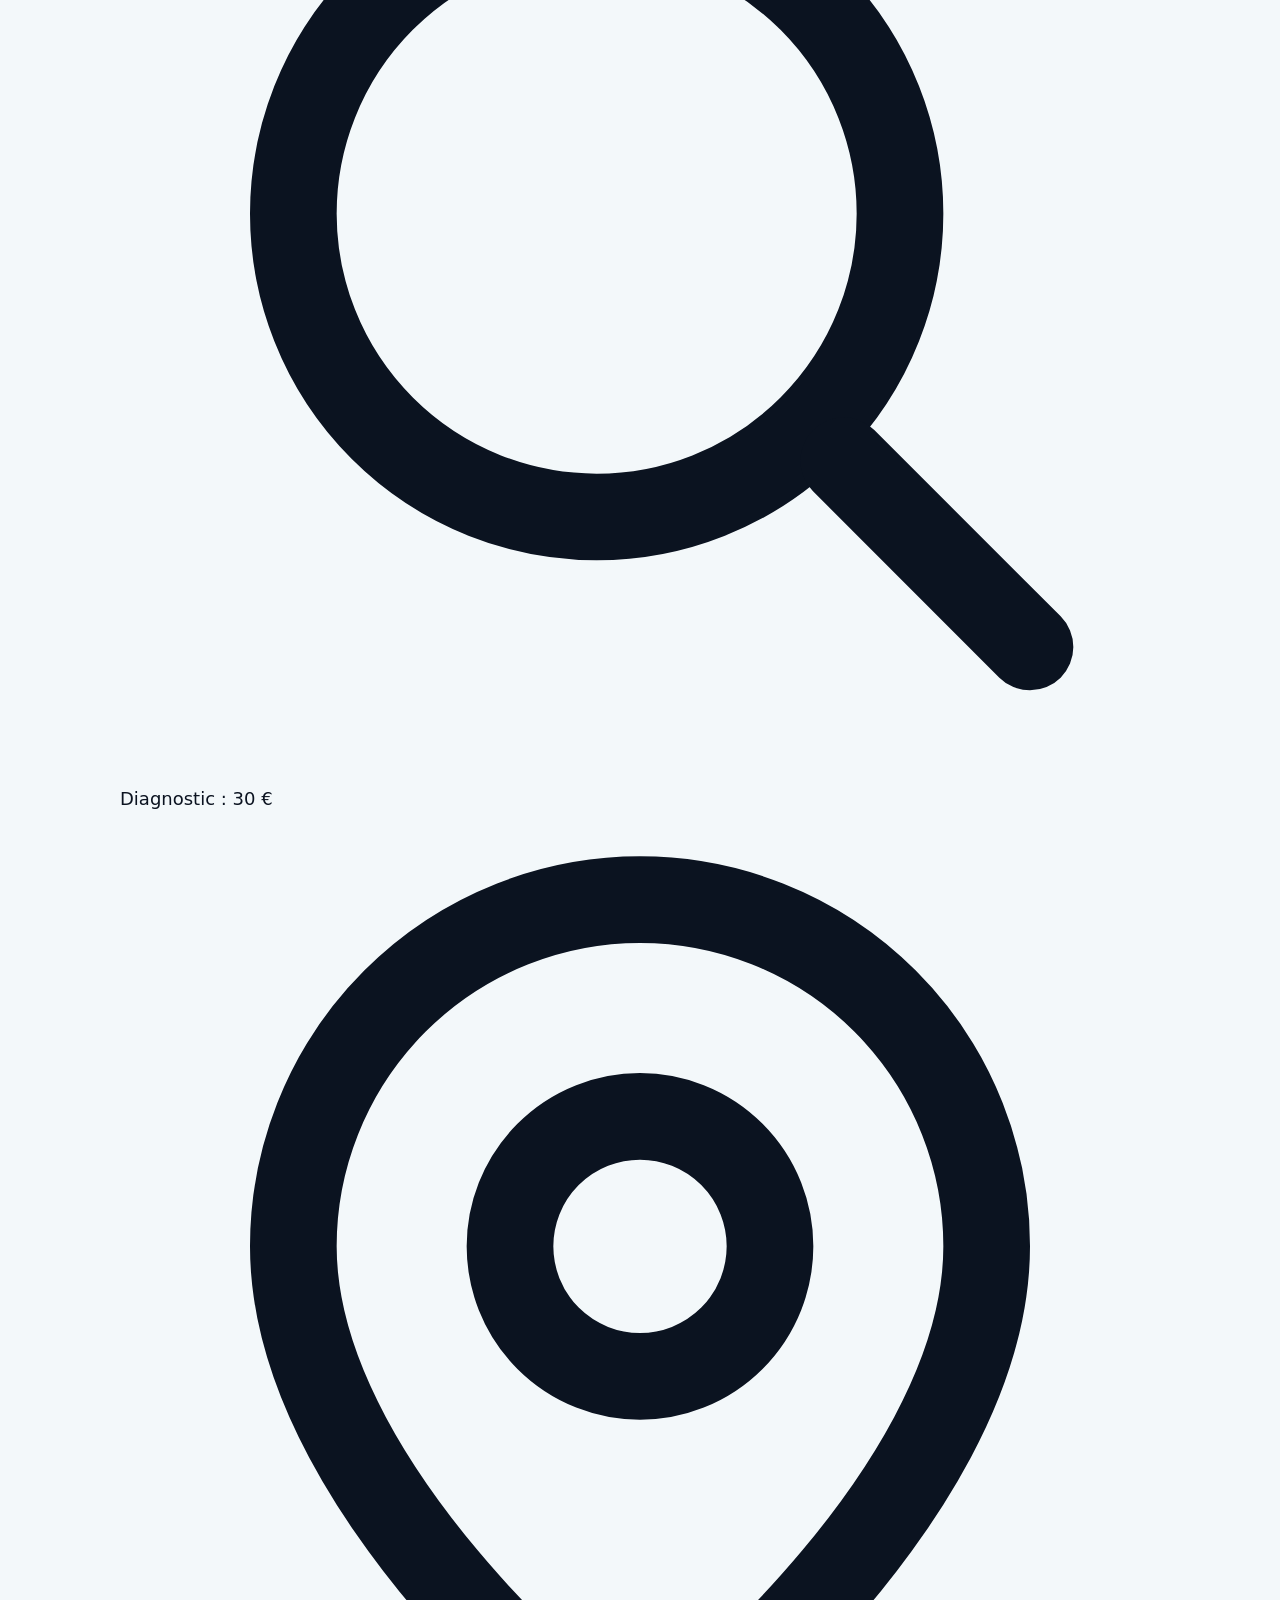
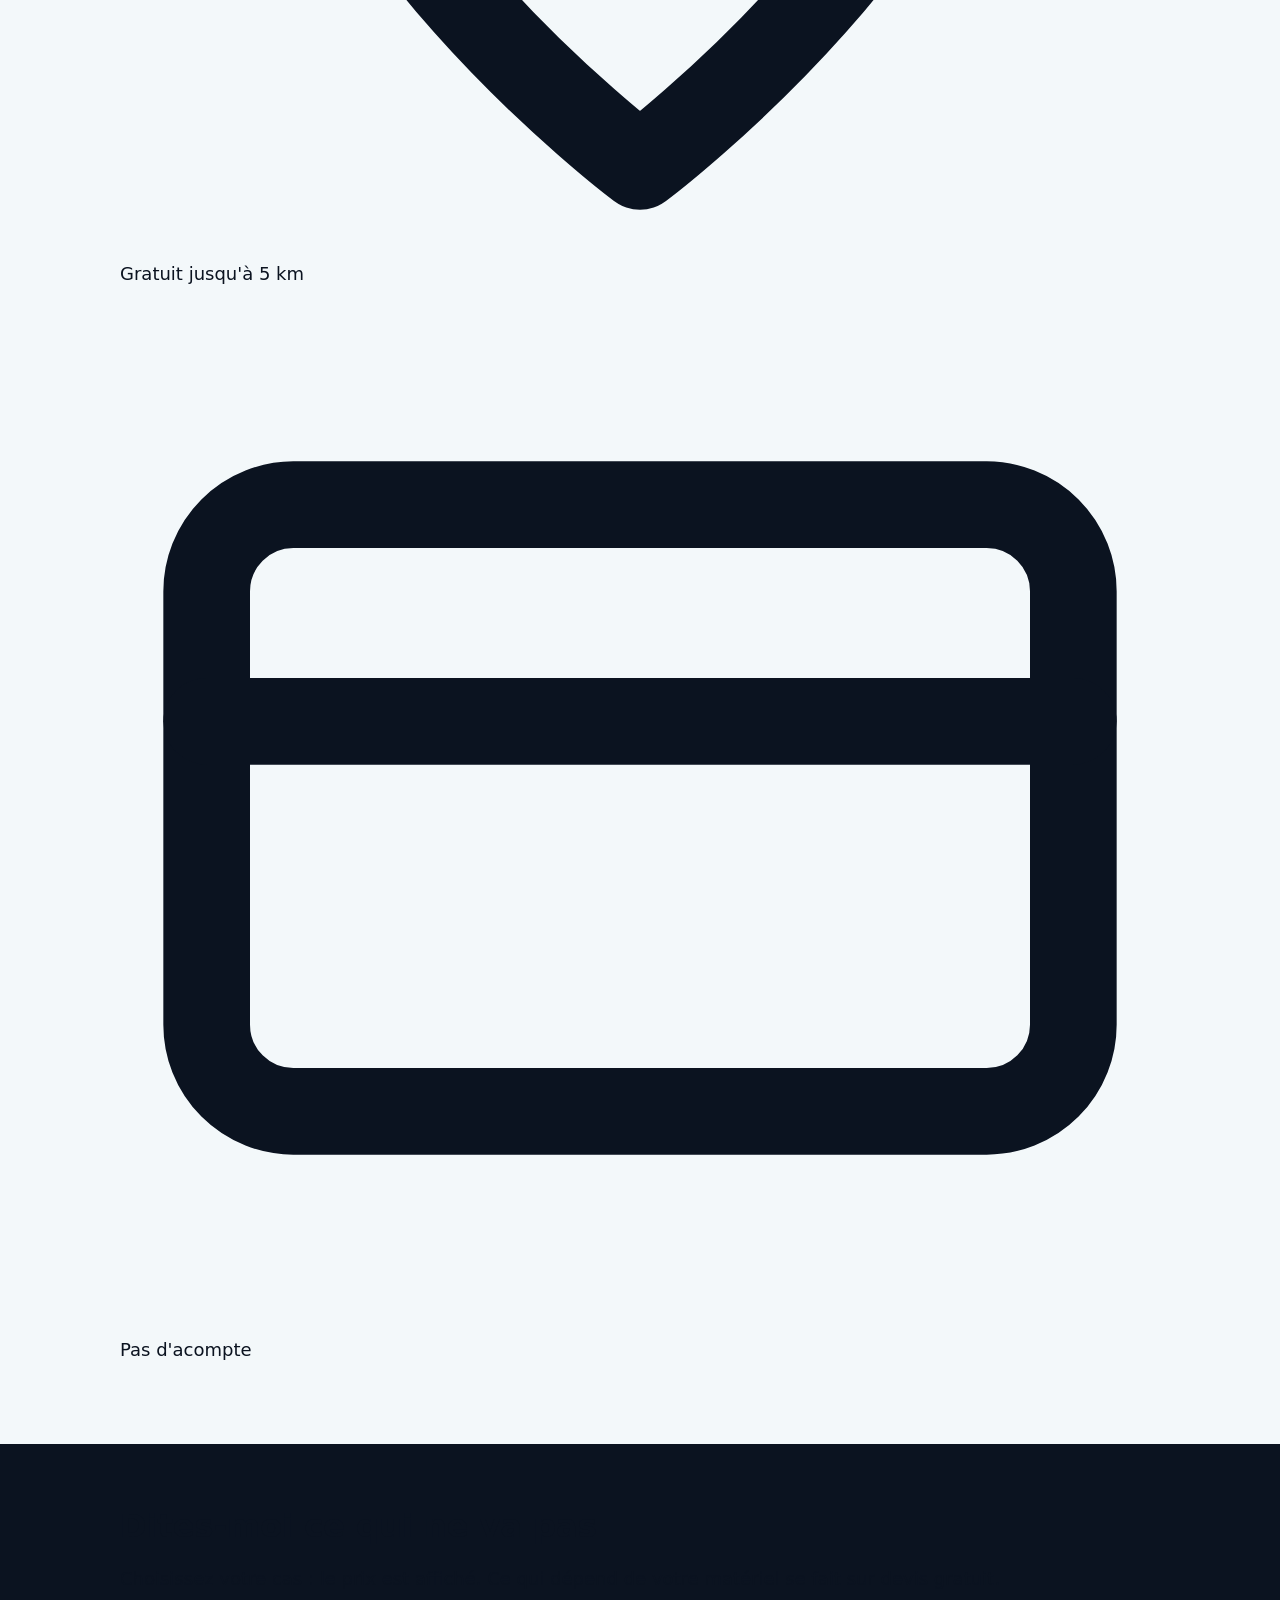
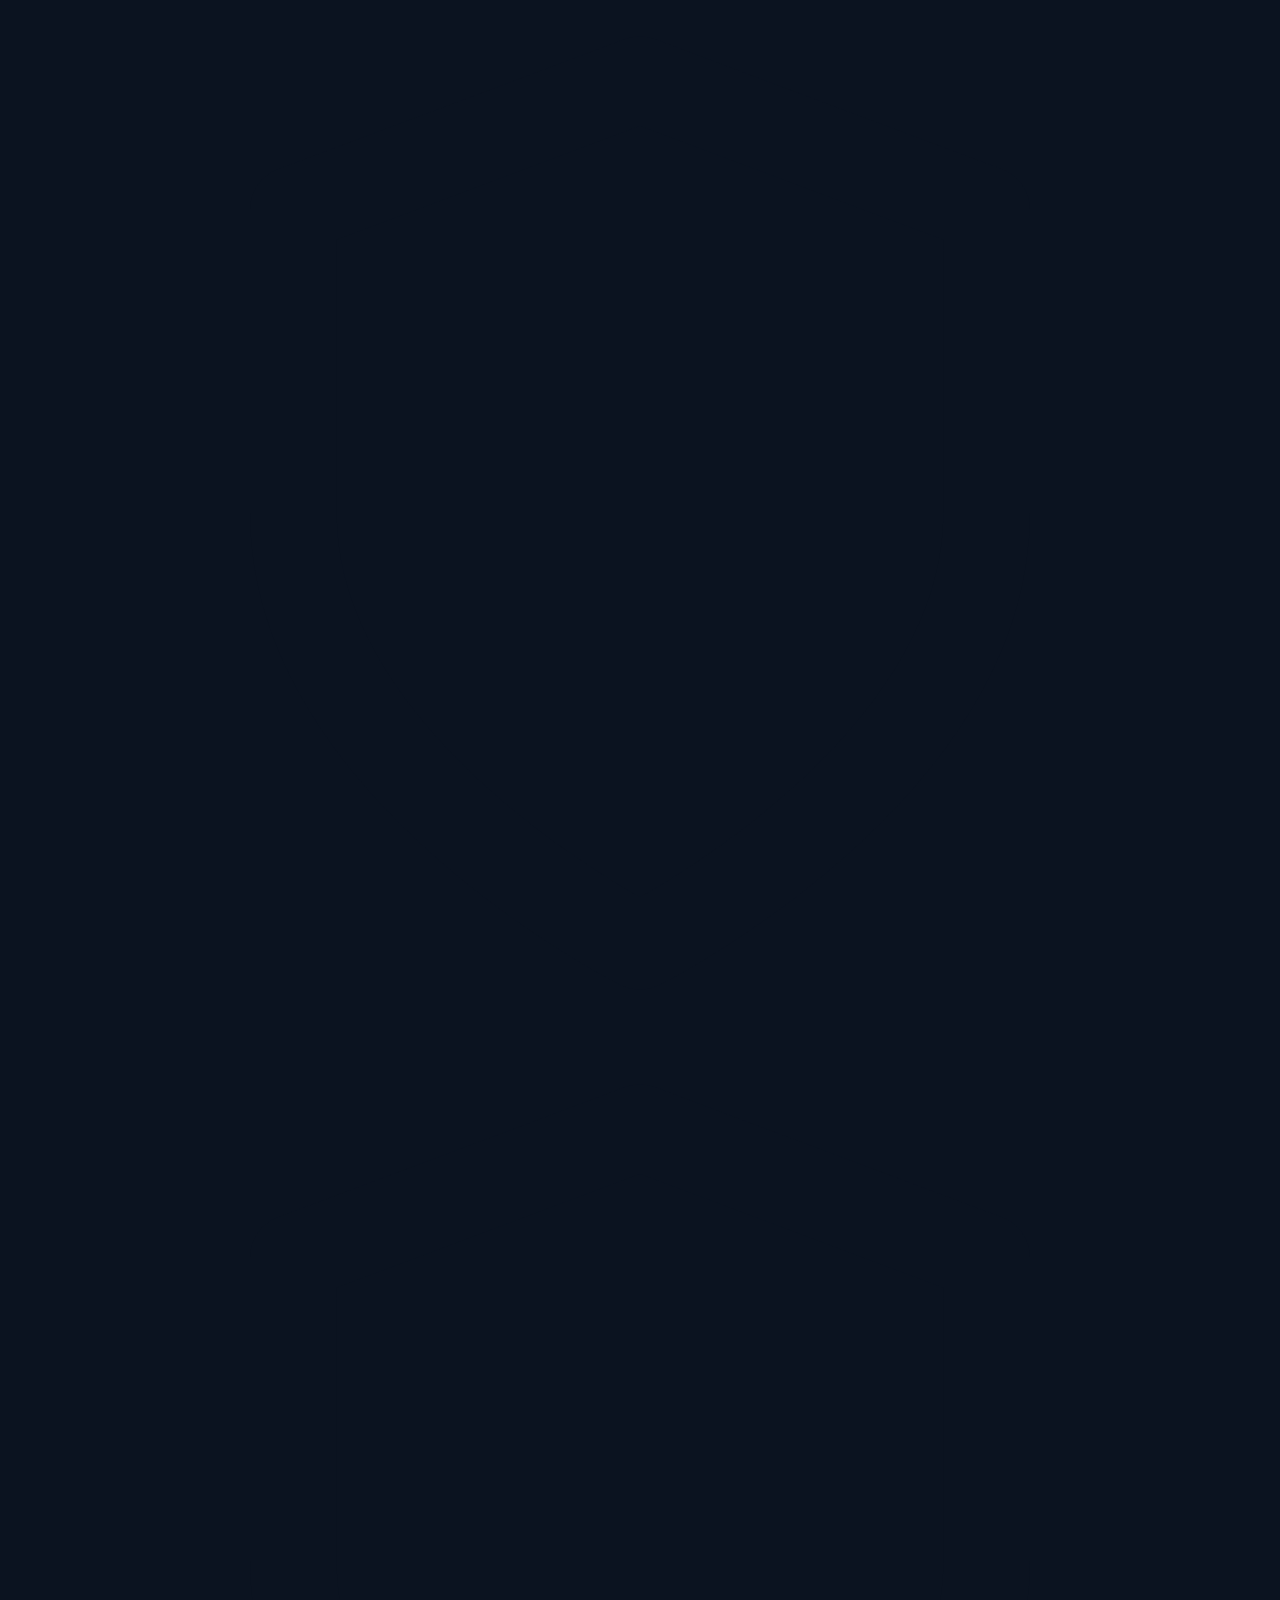
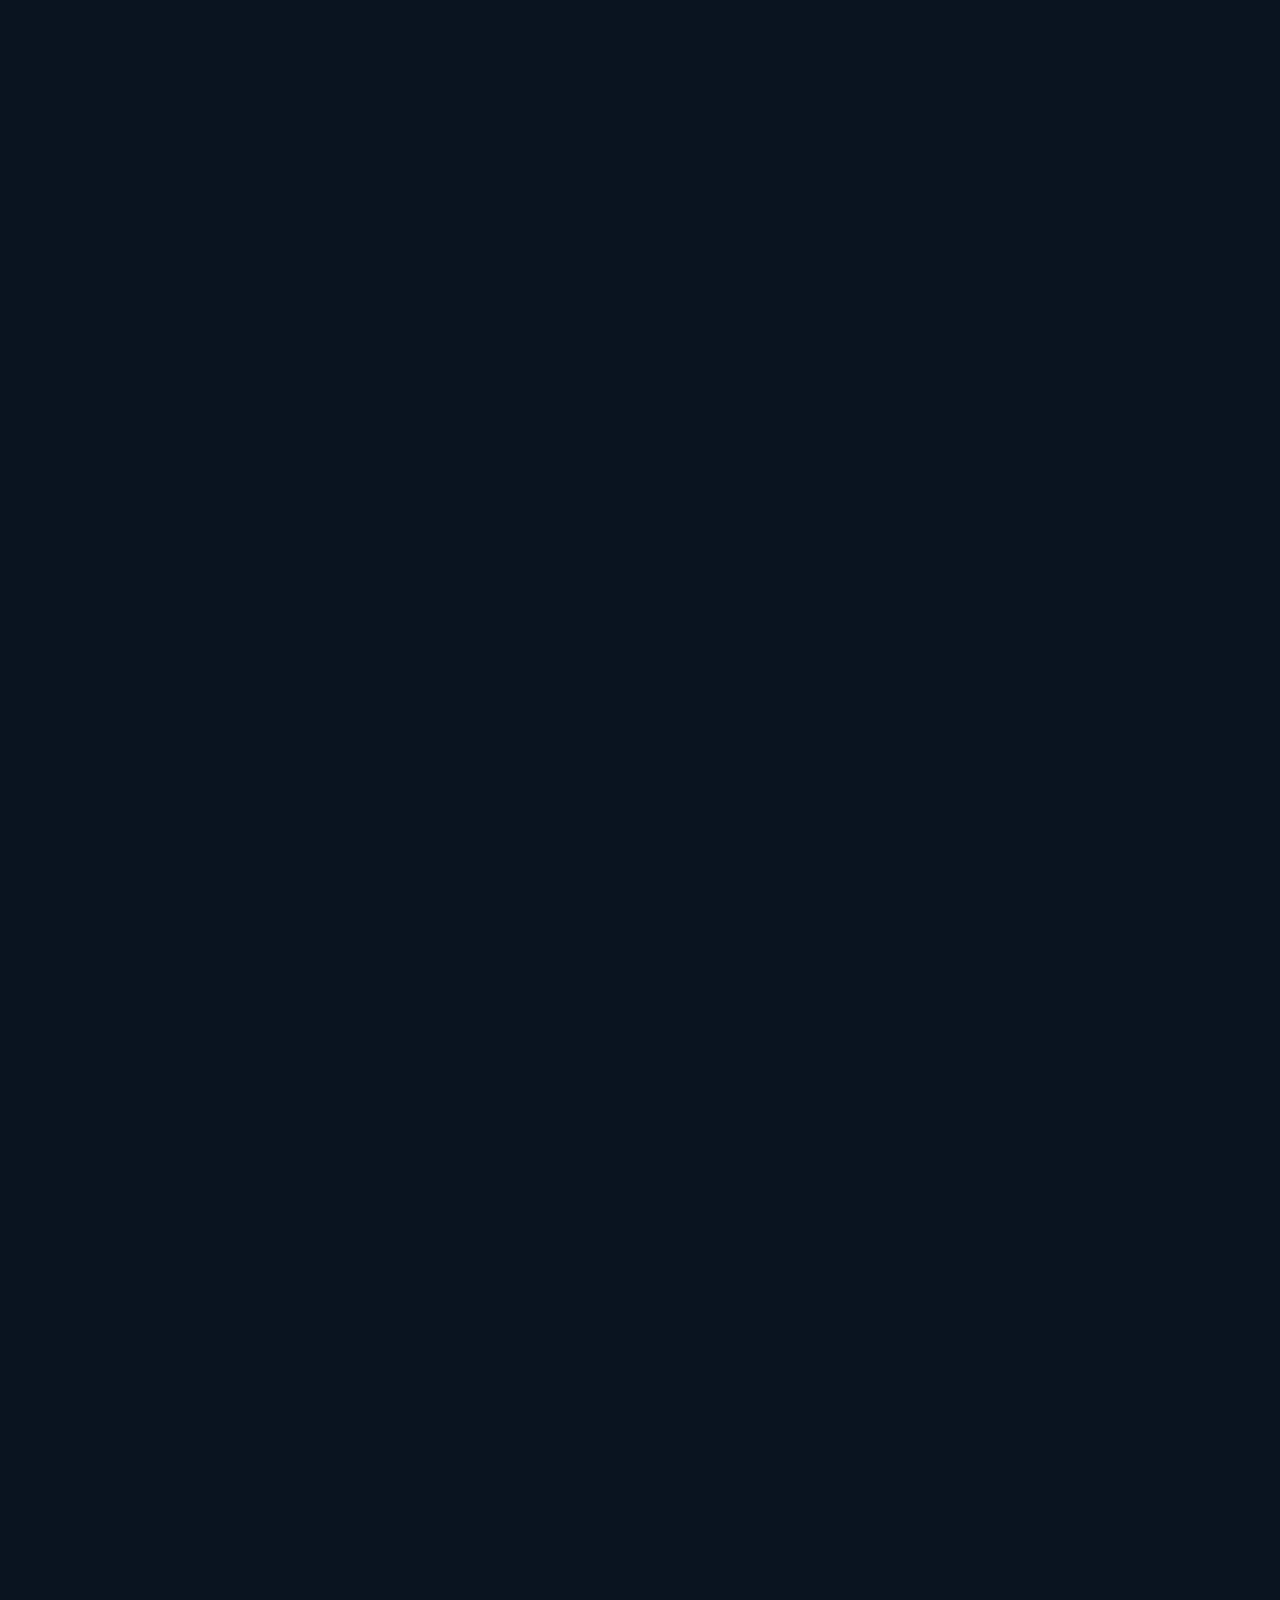
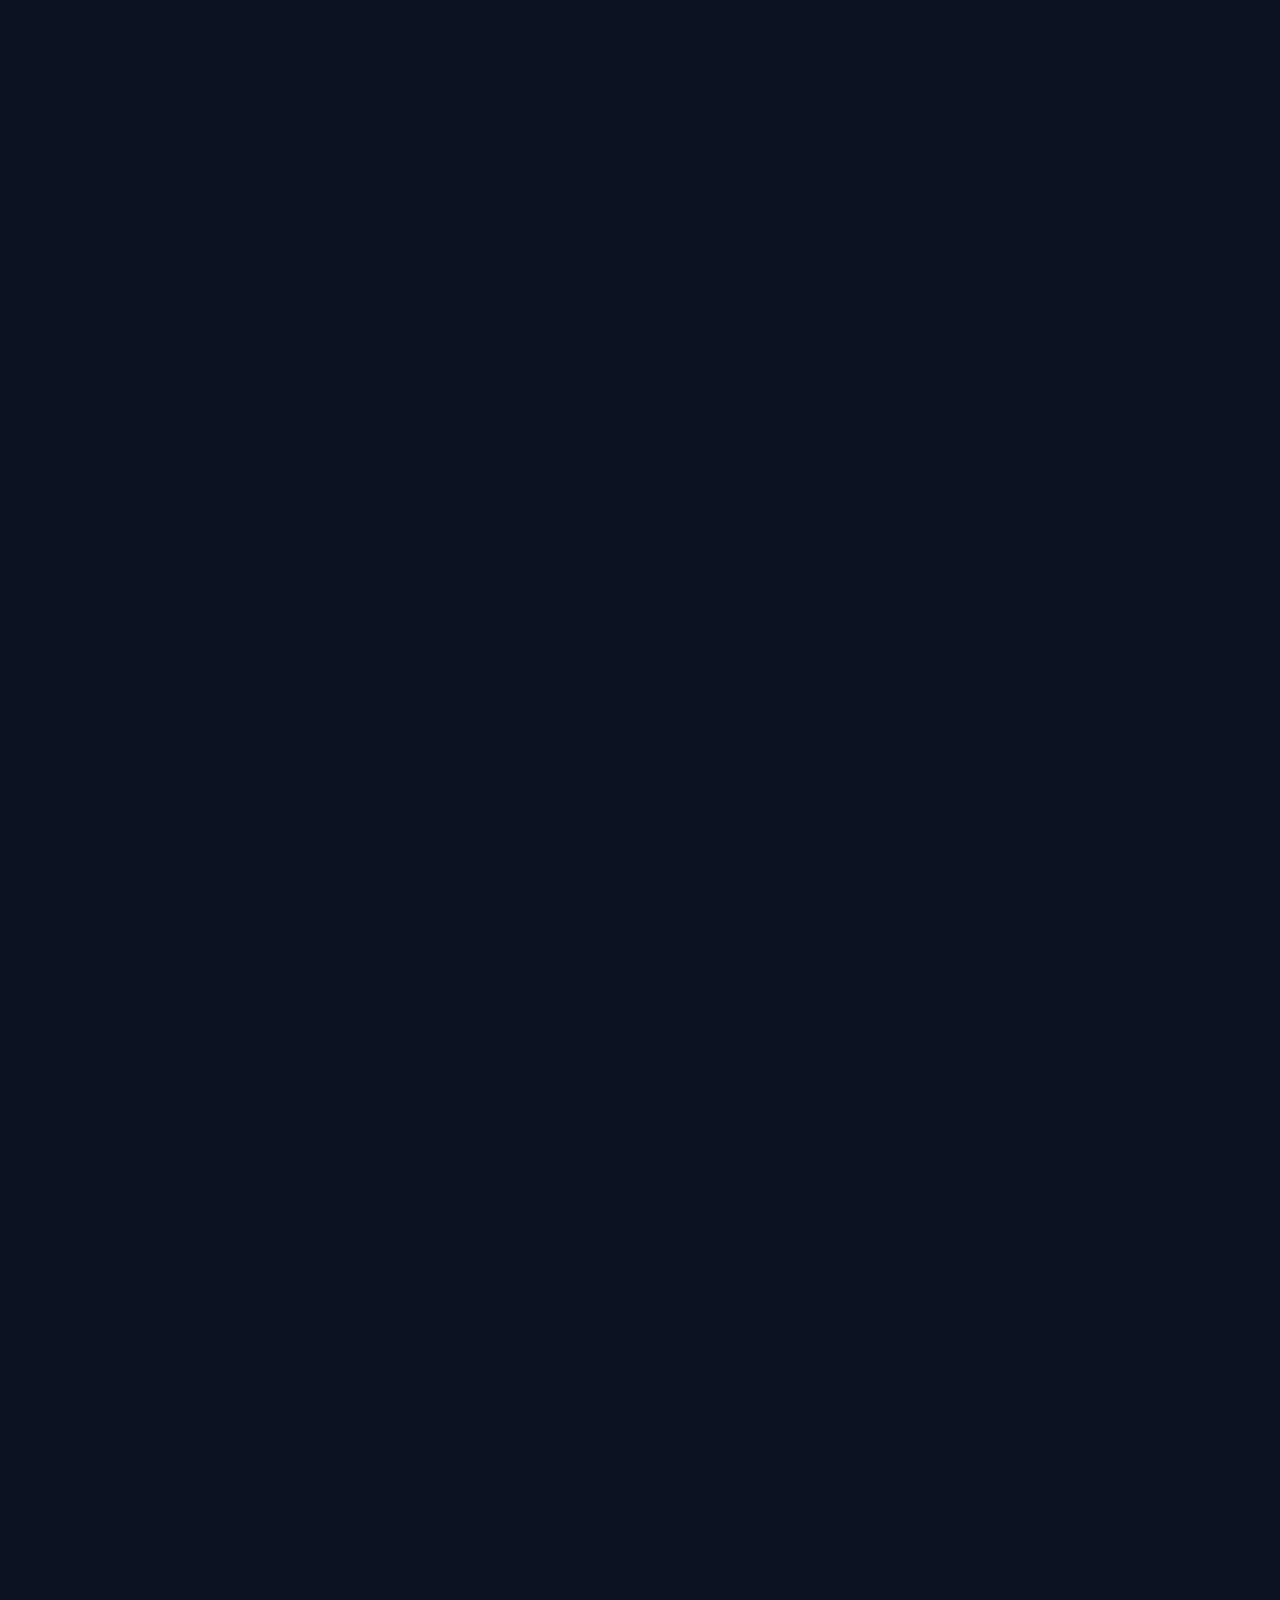
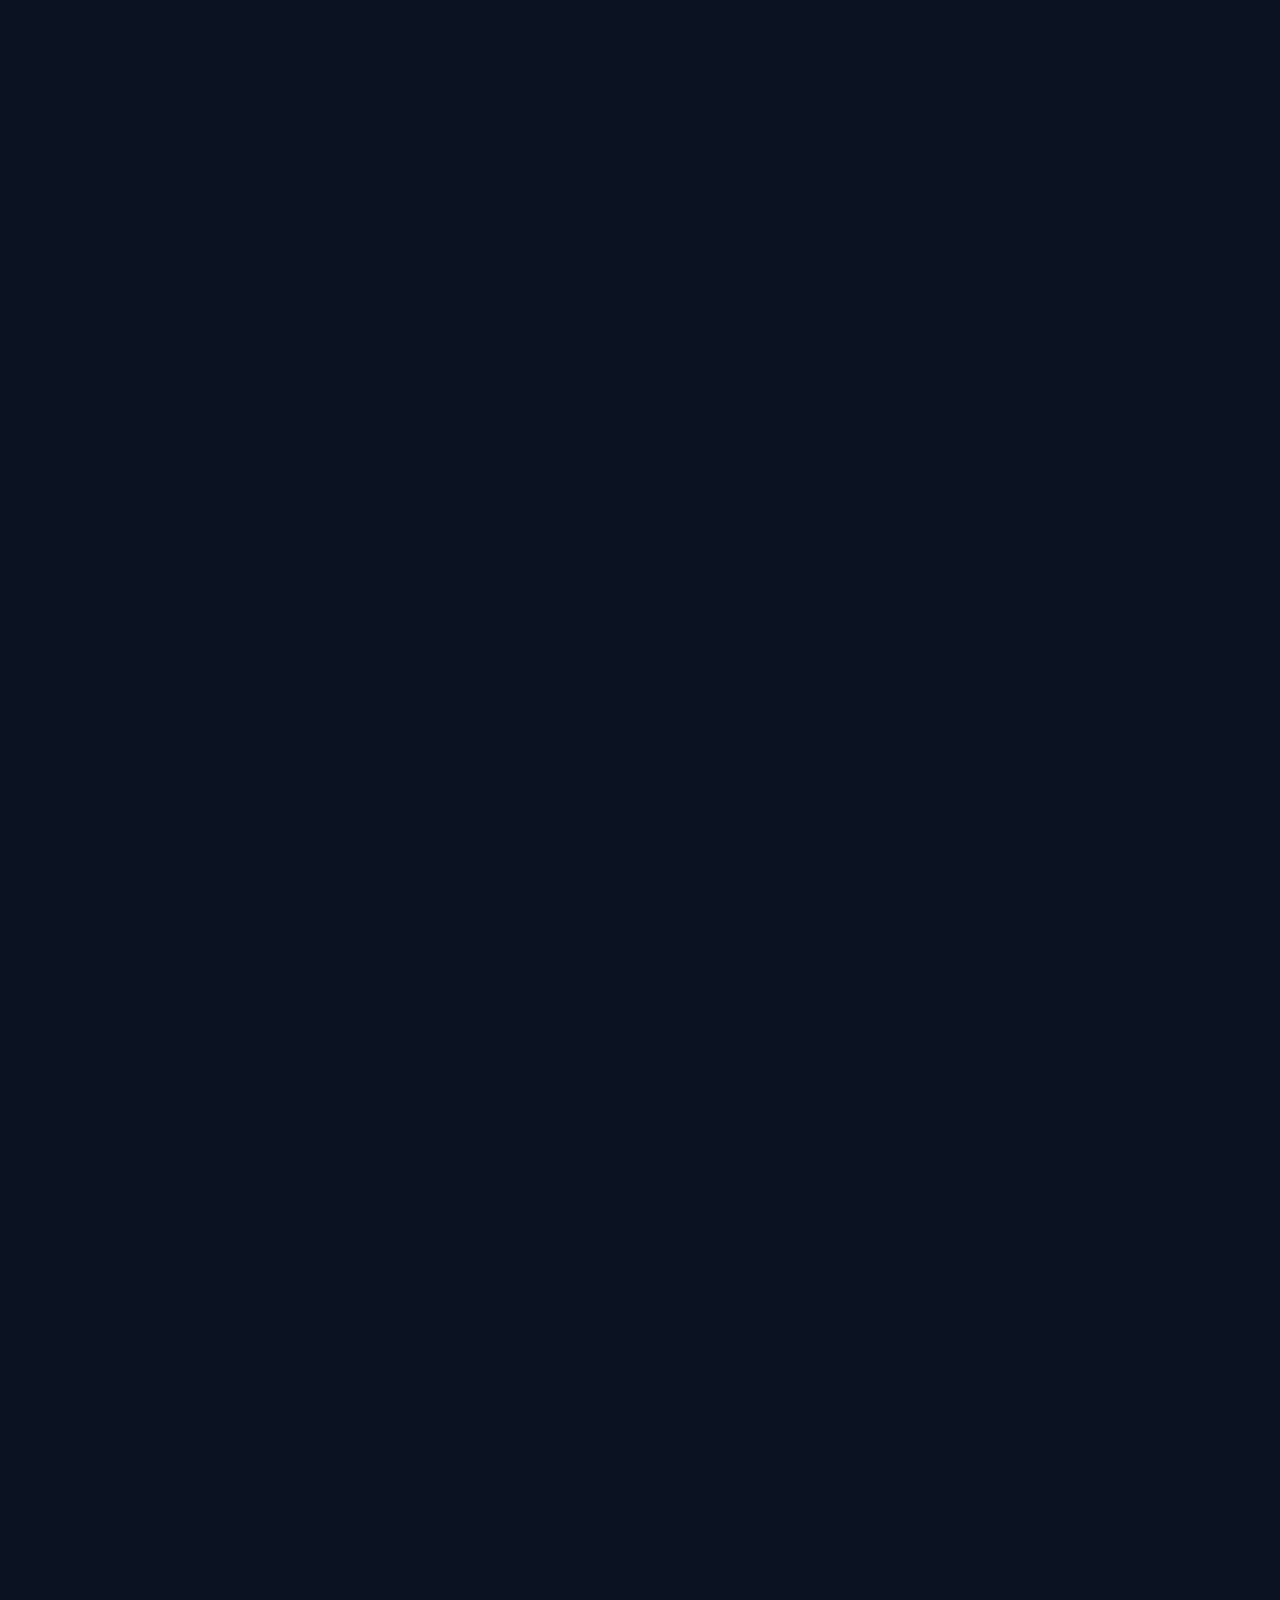
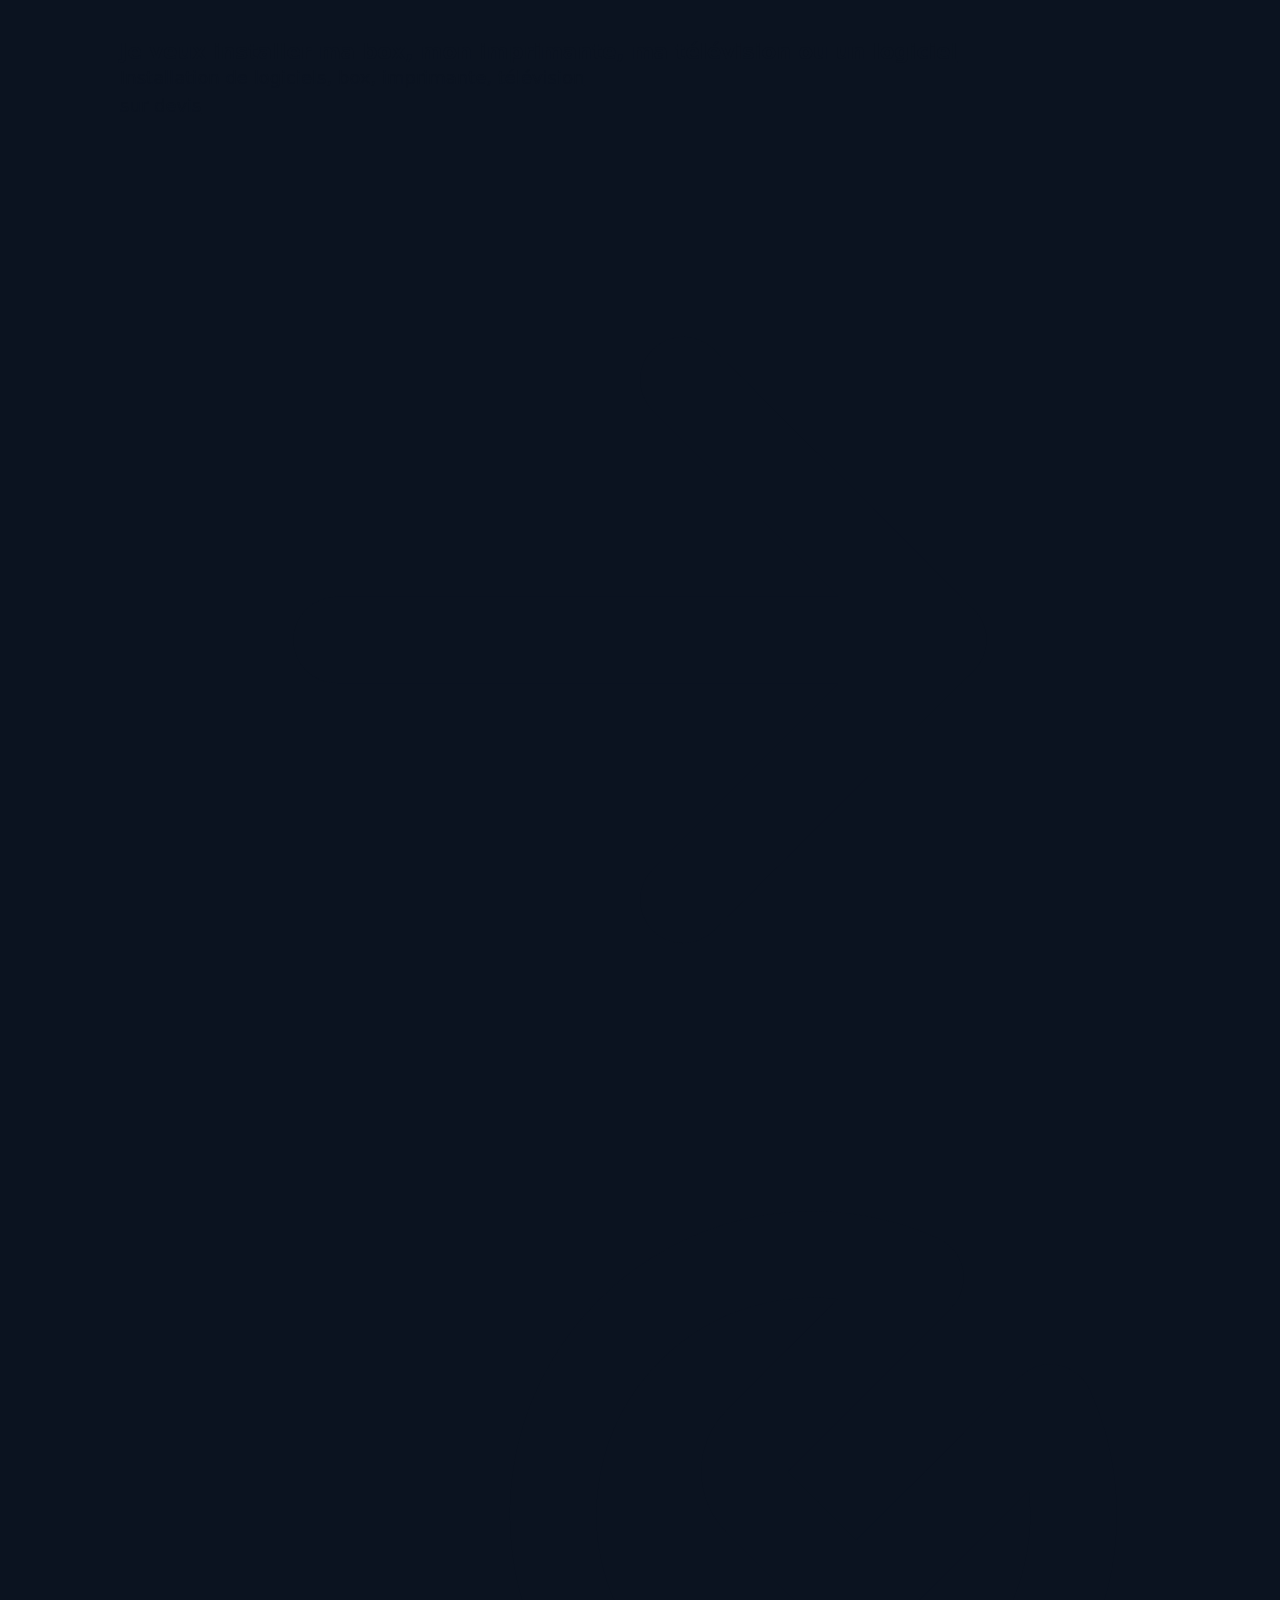
==== commit d2d8b98e: "Nouveau site Octet Solutions" ====
--- a/index.html
+++ b/index.html
@@ -1,12 +1,12 @@
 <!doctype html>
-<html lang="fr">
+<html lang="fr" class="no-js">
 <head>
 <meta charset="utf-8">
 <meta name="viewport" content="width=device-width, initial-scale=1">
 <title>Dépannage informatique à domicile, Tours | Octet Solutions</title>
 <meta name="description" content="Dépannage informatique à domicile à Tours, Esvres et alentours : virus, lenteurs, installation, réparation. Tarifs clairs. Appelez le 07 60 18 54 14.">
 <link rel="canonical" href="https://octetsolutions.fr/">
-<meta name="theme-color" content="#0B1320">
+<meta name="theme-color" content="#FFFFFF">
 <meta property="og:type" content="website">
 <meta property="og:locale" content="fr_FR">
 <meta property="og:site_name" content="Octet Solutions">
@@ -14,6 +14,7 @@
 <meta property="og:description" content="Dépannage informatique à domicile à Tours, Esvres et alentours : virus, lenteurs, installation, réparation. Tarifs clairs. Appelez le 07 60 18 54 14.">
 <meta property="og:url" content="https://octetsolutions.fr/">
 <link rel="icon" href="images/favicon.svg" type="image/svg+xml">
+<script>document.documentElement.className="js"</script>
 <link rel="stylesheet" href="css/style.css">
 <script type="application/ld+json">
 {
@@ -152,86 +153,221 @@
   }
 }
 </script>
+<script type="application/ld+json">
+{
+  "@context": "https://schema.org",
+  "@type": "FAQPage",
+  "mainEntity": [
+    {
+      "@type": "Question",
+      "name": "Combien coûte une intervention ?",
+      "acceptedAnswer": {
+        "@type": "Answer",
+        "text": "Le diagnostic coûte 30 €. Ensuite, je vous annonce le prix avant d'intervenir, et je ne commence qu'après votre accord."
+      }
+    },
+    {
+      "@type": "Question",
+      "name": "Dois-je payer un acompte ?",
+      "acceptedAnswer": {
+        "@type": "Answer",
+        "text": "Non, je ne demande aucun acompte, même pour un montage de PC. Vous payez à la fin de l'intervention, par carte bancaire, en espèces ou par virement."
+      }
+    },
+    {
+      "@type": "Question",
+      "name": "Dois-je apporter mon ordinateur ?",
+      "acceptedAnswer": {
+        "@type": "Answer",
+        "text": "Pas pour tout ce qui touche au logiciel : je viens chez vous. Le montage de PC, la récupération de données et les réparations se font dans mon atelier. Vous pouvez me déposer l'appareil sur rendez-vous, ou je viens le chercher, sans frais sauf les frais kilométriques."
+      }
+    },
+    {
+      "@type": "Question",
+      "name": "Intervenez-vous près de chez moi ?",
+      "acceptedAnswer": {
+        "@type": "Answer",
+        "text": "J'interviens dans un rayon d'environ 15 km autour de Truyes : Tours, Esvres, Joué-lès-Tours, Chambray-lès-Tours, Saint-Avertin, Montbazon et les communes alentour. Le déplacement est gratuit jusqu'à 5 km, puis 0,30 € par kilomètre supplémentaire (aller-retour)."
+      }
+    },
+    {
+      "@type": "Question",
+      "name": "Quand pouvez-vous venir ?",
+      "acceptedAnswer": {
+        "@type": "Answer",
+        "text": "Du lundi au vendredi de 18 h à 20 h, et le samedi de 8 h à 20 h. Le dimanche, une urgence est possible, avec une majoration communiquée avant l'intervention. Je suis joignable toute la journée par téléphone."
+      }
+    },
+    {
+      "@type": "Question",
+      "name": "Puis-je annuler ou reporter un rendez-vous ?",
+      "acceptedAnswer": {
+        "@type": "Answer",
+        "text": "Oui, sans frais, en me prévenant au moins 48 heures à l'avance. Seuls les frais kilométriques restent dus si je me suis déjà déplacé."
+      }
+    },
+    {
+      "@type": "Question",
+      "name": "Pouvez-vous récupérer mes données ?",
+      "acceptedAnswer": {
+        "@type": "Answer",
+        "text": "Je mets tout en œuvre pour les récupérer, mais je ne peux pas garantir le résultat. Il est important de sauvegarder vos données avant toute intervention. Le prix est établi sur devis."
+      }
+    },
+    {
+      "@type": "Question",
+      "name": "Travaillez-vous pour les entreprises ?",
+      "acceptedAnswer": {
+        "@type": "Answer",
+        "text": "Non, je m'adresse uniquement aux particuliers."
+      }
+    }
+  ]
+}
+</script>
 </head>
 <body>
 <a class="skip" href="#contenu">Aller au contenu</a>
 <header class="site-header">
   <div class="container header-inner">
-    <a class="brand" href="index.html"><img src="images/logo-os.svg" alt="" width="55" height="30"><span>Octet Solutions</span></a>
+    <a class="brand" href="index.html"><span class="brand-tile"><img src="images/logo-os.svg" alt="" width="32" height="18"></span><span>Octet Solutions</span></a>
     <div class="main-nav-wrap"><nav class="main-nav" id="menu" aria-label="Menu principal"><ul><li><a href="index.html" aria-current="page">Accueil</a></li><li><a href="services.html">Services et tarifs</a></li><li><a href="zone.html">Zone d'intervention</a></li><li><a href="contact.html">Devis et contact</a></li><li><a href="a-propos.html">À propos</a></li></ul></nav></div>
     <div class="header-actions">
-      <a class="call-round" href="tel:+33760185414" aria-label="Appeler le 07 60 18 54 14"><svg viewBox="0 0 24 24" fill="none" stroke="currentColor" stroke-width="2" stroke-linecap="round" stroke-linejoin="round" aria-hidden="true" ><path d="M22 16.92v3a2 2 0 0 1-2.18 2 19.79 19.79 0 0 1-8.63-3.07 19.5 19.5 0 0 1-6-6 19.79 19.79 0 0 1-3.07-8.67A2 2 0 0 1 4.11 2h3a2 2 0 0 1 2 1.72 12.84 12.84 0 0 0 .7 2.81 2 2 0 0 1-.45 2.11L8.09 9.91a16 16 0 0 0 6 6l1.27-1.27a2 2 0 0 1 2.11-.45 12.84 12.84 0 0 0 2.81.7A2 2 0 0 1 22 16.92z"/></svg></a>
-      <a class="call-text" href="tel:+33760185414"><svg viewBox="0 0 24 24" fill="none" stroke="currentColor" stroke-width="2" stroke-linecap="round" stroke-linejoin="round" aria-hidden="true" ><path d="M22 16.92v3a2 2 0 0 1-2.18 2 19.79 19.79 0 0 1-8.63-3.07 19.5 19.5 0 0 1-6-6 19.79 19.79 0 0 1-3.07-8.67A2 2 0 0 1 4.11 2h3a2 2 0 0 1 2 1.72 12.84 12.84 0 0 0 .7 2.81 2 2 0 0 1-.45 2.11L8.09 9.91a16 16 0 0 0 6 6l1.27-1.27a2 2 0 0 1 2.11-.45 12.84 12.84 0 0 0 2.81.7A2 2 0 0 1 22 16.92z"/></svg>07 60 18 54 14</a>
+      <a class="btn btn-primary head-cta" href="contact.html">Demander un devis</a>
       <button class="menu-btn" id="menu-btn" type="button" aria-label="Ouvrir le menu" aria-expanded="false" aria-controls="menu"><svg viewBox="0 0 24 24" fill="none" stroke="currentColor" stroke-width="2" stroke-linecap="round" stroke-linejoin="round" aria-hidden="true" ><path d="M4 7h16M4 12h16M4 17h16"/></svg></button>
     </div>
   </div>
 </header>
 <noscript><style>.main-nav{display:block!important;position:static}.main-nav-wrap{position:static}.menu-btn{display:none}</style></noscript>
 <main id="contenu">
-<section class="hero on-dark" id="haut">
-  <div class="container">
-    <div class="stack">
-      <p class="eyebrow">Aide informatique pour les particuliers</p>
+<section class="hero on-light" id="haut">
+  <div class="container hero-grid">
+    <div>
       <h1>Dépannage informatique à domicile à Tours, Esvres et alentours</h1>
-      <p class="lead">Virus, lenteurs, installation, réparation : j'interviens chez vous, dans un rayon d'environ 15 km autour de Truyes. Les tarifs sont affichés à l'avance.</p>
+      <p class="lead">Un souci avec votre ordinateur ? Je viens chez vous, je vous explique simplement ce qui se passe, et vous connaissez le prix avant que je commence.</p>
       <div class="btn-row">
         <a class="btn btn-primary" href="tel:+33760185414"><svg viewBox="0 0 24 24" fill="none" stroke="currentColor" stroke-width="2" stroke-linecap="round" stroke-linejoin="round" aria-hidden="true" ><path d="M22 16.92v3a2 2 0 0 1-2.18 2 19.79 19.79 0 0 1-8.63-3.07 19.5 19.5 0 0 1-6-6 19.79 19.79 0 0 1-3.07-8.67A2 2 0 0 1 4.11 2h3a2 2 0 0 1 2 1.72 12.84 12.84 0 0 0 .7 2.81 2 2 0 0 1-.45 2.11L8.09 9.91a16 16 0 0 0 6 6l1.27-1.27a2 2 0 0 1 2.11-.45 12.84 12.84 0 0 0 2.81.7A2 2 0 0 1 22 16.92z"/></svg>Appeler le 07 60 18 54 14</a>
-        <a class="btn btn-outline" href="contact.html">Demander un devis</a>
+        <a class="btn btn-soft" href="contact.html">Demander un devis</a>
       </div>
-      <ul class="checks">
-        <li><svg viewBox="0 0 24 24" fill="none" stroke-width="2.4" stroke-linecap="round" stroke-linejoin="round" aria-hidden="true"><path d="M20 6L9 17l-5-5"/></svg><span>Devis gratuit</span></li>
-        <li><svg viewBox="0 0 24 24" fill="none" stroke-width="2.4" stroke-linecap="round" stroke-linejoin="round" aria-hidden="true"><path d="M20 6L9 17l-5-5"/></svg><span>Déplacement gratuit jusqu'à 5 km</span></li>
-        <li><svg viewBox="0 0 24 24" fill="none" stroke-width="2.4" stroke-linecap="round" stroke-linejoin="round" aria-hidden="true"><path d="M20 6L9 17l-5-5"/></svg><span>Des explications claires, sans jargon</span></li>
+      <ul class="reassure">
+        <li><svg viewBox="0 0 24 24" fill="none" stroke="currentColor" stroke-width="2" stroke-linecap="round" stroke-linejoin="round" aria-hidden="true" ><path d="M20.6 13.4l-7.2 7.2a2 2 0 0 1-2.8 0L2 12V2h10l8.6 8.6a2 2 0 0 1 0 2.8z"/><circle cx="7" cy="7" r="1.5"/></svg>Devis gratuit</li>
+        <li><svg viewBox="0 0 24 24" fill="none" stroke="currentColor" stroke-width="2" stroke-linecap="round" stroke-linejoin="round" aria-hidden="true" ><path d="M20 10c0 6-8 12-8 12s-8-6-8-12a8 8 0 0 1 16 0z"/><circle cx="12" cy="10" r="3"/></svg>Déplacement gratuit jusqu'à 5 km</li>
+        <li><svg viewBox="0 0 24 24" fill="none" stroke="currentColor" stroke-width="2" stroke-linecap="round" stroke-linejoin="round" aria-hidden="true" ><path d="M21 15a2 2 0 0 1-2 2H7l-4 4V5a2 2 0 0 1 2-2h14a2 2 0 0 1 2 2z"/></svg>Des explications sans jargon</li>
       </ul>
     </div>
-  </div>
-</section>
-
-<section class="section on-light">
-  <div class="container">
-    <h2>Ce que je fais pour vous</h2>
-    <ul class="cards">
-      <li class="card"><div class="ico"><svg viewBox="0 0 24 24" fill="none" stroke="currentColor" stroke-width="2" stroke-linecap="round" stroke-linejoin="round" aria-hidden="true" ><path d="M12 22s8-4 8-10V5l-8-3-8 3v7c0 6 8 10 8 10z"/></svg></div><div><h3>Virus et lenteurs</h3><p>Nettoyage complet de votre ordinateur</p></div></li>
-      <li class="card"><div class="ico"><svg viewBox="0 0 24 24" fill="none" stroke="currentColor" stroke-width="2" stroke-linecap="round" stroke-linejoin="round" aria-hidden="true" ><path d="M21 15v4a2 2 0 0 1-2 2H5a2 2 0 0 1-2-2v-4M7 10l5 5 5-5M12 15V3"/></svg></div><div><h3>Installation</h3><p>Windows, logiciels, box internet, imprimante, télévision</p></div></li>
-      <li class="card"><div class="ico"><svg viewBox="0 0 24 24" fill="none" stroke="currentColor" stroke-width="2" stroke-linecap="round" stroke-linejoin="round" aria-hidden="true" ><path d="M14.7 6.3a1 1 0 0 0 0 1.4l1.6 1.6a1 1 0 0 0 1.4 0l3.77-3.77a6 6 0 0 1-7.94 7.94l-6.91 6.91a2.12 2.12 0 0 1-3-3l6.91-6.91a6 6 0 0 1 7.94-7.94l-3.76 3.76z"/></svg></div><div><h3>Réparation</h3><p>Réparation de votre matériel</p></div></li>
-      <li class="card"><div class="ico"><svg viewBox="0 0 24 24" fill="none" stroke="currentColor" stroke-width="2" stroke-linecap="round" stroke-linejoin="round" aria-hidden="true" ><rect x="4" y="4" width="16" height="16" rx="2"/><rect x="9" y="9" width="6" height="6"/><path d="M9 1v3M15 1v3M9 20v3M15 20v3M20 9h3M20 14h3M1 9h3M1 14h3"/></svg></div><div><h3>Montage de PC sur mesure</h3></div></li>
-      <li class="card"><div class="ico"><svg viewBox="0 0 24 24" fill="none" stroke="currentColor" stroke-width="2" stroke-linecap="round" stroke-linejoin="round" aria-hidden="true" ><path d="M22 12H2"/><path d="M5.45 5.11L2 12v6a2 2 0 0 0 2 2h16a2 2 0 0 0 2-2v-6l-3.45-6.89A2 2 0 0 0 16.76 4H7.24a2 2 0 0 0-1.79 1.11z"/><path d="M6 16h.01M10 16h.01"/></svg></div><div><h3>Récupération de données</h3></div></li>
-      <li class="card"><div class="ico"><svg viewBox="0 0 24 24" fill="none" stroke="currentColor" stroke-width="2" stroke-linecap="round" stroke-linejoin="round" aria-hidden="true" ><path d="M2 3h6a4 4 0 0 1 4 4v14a3 3 0 0 0-3-3H2z"/><path d="M22 3h-6a4 4 0 0 0-4 4v14a3 3 0 0 1 3-3h7z"/></svg></div><div><h3>Initiation</h3><p>Initiation à l'utilisation d'un ordinateur</p></div></li>
+    <div class="art">
+      <svg class="scene" viewBox="0 0 560 500" role="img" aria-label="Un ordinateur portable affichant le logo Octet Solutions, avec une barre de progression puis une coche : le problème est réglé">
+  <circle cx="280" cy="250" r="218" fill="#E6F8FC"/>
+  <circle class="blob-ring" cx="280" cy="250" r="240"/>
+  <circle cx="456" cy="96" r="48" fill="#FFD25E"/>
+  <ellipse cx="280" cy="392" rx="200" ry="13" fill="#0B2540" opacity=".09"/>
+  <rect x="130" y="130" width="300" height="204" rx="22" fill="#0B2540"/>
+  <rect x="145" y="145" width="270" height="174" rx="10" fill="#123A5E"/>
+  <circle cx="162" cy="161" r="4.5" fill="#03DCF9"/><circle cx="177" cy="161" r="4.5" fill="#FFD25E"/><circle cx="192" cy="161" r="4.5" fill="#fff" opacity=".6"/>
+  <image href="images/logo-os.svg" x="205" y="180" width="150" height="82"/>
+  <rect x="190" y="282" width="180" height="12" rx="6" fill="#0B2540"/>
+  <rect class="pg-fill" x="190" y="282" width="180" height="12" rx="6" fill="#03DCF9"/>
+  <rect x="96" y="332" width="368" height="24" rx="12" fill="#1B4F7A"/>
+  <rect x="240" y="332" width="80" height="9" rx="4.5" fill="#0B2540" opacity=".45"/>
+  <g class="ok-pop"><circle cx="404" cy="300" r="32" fill="#03DCF9" stroke="#fff" stroke-width="6"/>
+    <path class="ok-check" pathLength="1" d="M389 301l10 10 18-21" fill="none" stroke="#0B2540" stroke-width="6" stroke-linecap="round" stroke-linejoin="round"/></g>
+  <g transform="translate(66,240)"><path class="twinkle" fill="#03DCF9" d="M0-13L4-4 13 0 4 4 0 13-4 4-13 0-4-4Z"/></g>
+  <g transform="translate(506,300)"><path class="twinkle b" fill="#FFD25E" d="M0-13L4-4 13 0 4 4 0 13-4 4-13 0-4-4Z"/></g>
+  <g transform="translate(112,92)"><path class="twinkle c" fill="#0B2540" d="M0-10L3-3 10 0 3 3 0 10-3 3-10 0-3-3Z"/></g>
+</svg>
+      <div class="sticker s1"><i><svg viewBox="0 0 24 24" fill="none" stroke="currentColor" stroke-width="2" stroke-linecap="round" stroke-linejoin="round" aria-hidden="true" ><circle cx="11" cy="11" r="7"/><path d="M21 21l-4.3-4.3"/></svg></i><span>Diagnostic : 30 €</span></div>
+      <div class="sticker s2"><i><svg viewBox="0 0 24 24" fill="none" stroke="currentColor" stroke-width="2" stroke-linecap="round" stroke-linejoin="round" aria-hidden="true" ><path d="M20 10c0 6-8 12-8 12s-8-6-8-12a8 8 0 0 1 16 0z"/><circle cx="12" cy="10" r="3"/></svg></i><span>Gratuit jusqu'à 5 km</span></div>
+      <div class="sticker s3"><i><svg viewBox="0 0 24 24" fill="none" stroke="currentColor" stroke-width="2" stroke-linecap="round" stroke-linejoin="round" aria-hidden="true" ><rect x="2" y="5" width="20" height="14" rx="2"/><path d="M2 10h20"/></svg></i><span>Pas d'acompte</span></div>
+    </div>
+  </div>
+</section>
+
+<section class="section bg-sky" id="services">
+  <div class="container">
+    <div class="sec-head rv"><h2>Dites-moi ce qui ne va pas</h2><p>Choisissez votre cas : le prix est affiché. Ce qui dépend de votre matériel se fait sur devis gratuit.</p></div>
+    <div class="bento"><a class="tile t-a rv" style="--i:0" href="services.html#nettoyage"><svg viewBox="0 0 24 24" fill="none" stroke="currentColor" stroke-width="2" stroke-linecap="round" stroke-linejoin="round" aria-hidden="true" class="deco"><path d="M12 22s8-4 8-10V5l-8-3-8 3v7c0 6 8 10 8 10z"/></svg><div class="top"><span class="ic"><svg viewBox="0 0 24 24" fill="none" stroke="currentColor" stroke-width="2" stroke-linecap="round" stroke-linejoin="round" aria-hidden="true" ><path d="M12 22s8-4 8-10V5l-8-3-8 3v7c0 6 8 10 8 10z"/></svg></span><h3>Mon ordinateur est lent, ou j'ai peut-être un virus</h3><p class="nm">Nettoyage complet</p></div><div class="bot"><span class="price">à partir de 40 €</span><span class="go"><svg viewBox="0 0 24 24" fill="none" stroke="currentColor" stroke-width="2" stroke-linecap="round" stroke-linejoin="round" aria-hidden="true" ><path d="M5 12h14M13 6l6 6-6 6"/></svg></span></div></a><a class="tile t-b rv" style="--i:1" href="services.html#windows"><div class="top"><span class="ic"><svg viewBox="0 0 24 24" fill="none" stroke="currentColor" stroke-width="2" stroke-linecap="round" stroke-linejoin="round" aria-hidden="true" ><path d="M21 15v4a2 2 0 0 1-2 2H5a2 2 0 0 1-2-2v-4M7 10l5 5 5-5M12 15V3"/></svg></span><h3>Je veux réinstaller Windows</h3><p class="nm">Installation de Windows</p></div><div class="bot"><span class="price">30 €</span><span class="go"><svg viewBox="0 0 24 24" fill="none" stroke="currentColor" stroke-width="2" stroke-linecap="round" stroke-linejoin="round" aria-hidden="true" ><path d="M5 12h14M13 6l6 6-6 6"/></svg></span></div></a><a class="tile t-c rv" style="--i:2" href="services.html#installation"><div class="top"><span class="ic"><svg viewBox="0 0 24 24" fill="none" stroke="currentColor" stroke-width="2" stroke-linecap="round" stroke-linejoin="round" aria-hidden="true" ><path d="M5 12.55a11 11 0 0 1 14.08 0M1.42 9a16 16 0 0 1 21.16 0M8.53 16.11a6 6 0 0 1 6.95 0M12 20h.01"/></svg></span><h3>Je veux installer ma box, mon imprimante, ma télévision ou un logiciel</h3><p class="nm">Installation de logiciels, box, imprimante, télévision</p></div><div class="bot"><span class="price">sur devis</span><span class="go"><svg viewBox="0 0 24 24" fill="none" stroke="currentColor" stroke-width="2" stroke-linecap="round" stroke-linejoin="round" aria-hidden="true" ><path d="M5 12h14M13 6l6 6-6 6"/></svg></span></div></a><a class="tile t-d rv" style="--i:3" href="services.html#reparation"><div class="top"><span class="ic"><svg viewBox="0 0 24 24" fill="none" stroke="currentColor" stroke-width="2" stroke-linecap="round" stroke-linejoin="round" aria-hidden="true" ><path d="M14.7 6.3a1 1 0 0 0 0 1.4l1.6 1.6a1 1 0 0 0 1.4 0l3.77-3.77a6 6 0 0 1-7.94 7.94l-6.91 6.91a2.12 2.12 0 0 1-3-3l6.91-6.91a6 6 0 0 1 7.94-7.94l-3.76 3.76z"/></svg></span><h3>Mon matériel est en panne</h3><p class="nm">Réparation</p></div><div class="bot"><span class="price">sur devis</span><span class="go"><svg viewBox="0 0 24 24" fill="none" stroke="currentColor" stroke-width="2" stroke-linecap="round" stroke-linejoin="round" aria-hidden="true" ><path d="M5 12h14M13 6l6 6-6 6"/></svg></span></div></a><a class="tile t-e rv" style="--i:4" href="services.html#montage"><div class="top"><span class="ic"><svg viewBox="0 0 24 24" fill="none" stroke="currentColor" stroke-width="2" stroke-linecap="round" stroke-linejoin="round" aria-hidden="true" ><rect x="4" y="4" width="16" height="16" rx="2"/><rect x="9" y="9" width="6" height="6"/><path d="M9 1v3M15 1v3M9 20v3M15 20v3M20 9h3M20 14h3M1 9h3M1 14h3"/></svg></span><h3>Je veux un PC monté sur mesure</h3><p class="nm">Montage de PC sur mesure</p></div><div class="bot"><span class="price">à partir de 90 €</span><span class="go"><svg viewBox="0 0 24 24" fill="none" stroke="currentColor" stroke-width="2" stroke-linecap="round" stroke-linejoin="round" aria-hidden="true" ><path d="M5 12h14M13 6l6 6-6 6"/></svg></span></div></a><a class="tile t-f rv" style="--i:5" href="services.html#donnees"><div class="top"><span class="ic"><svg viewBox="0 0 24 24" fill="none" stroke="currentColor" stroke-width="2" stroke-linecap="round" stroke-linejoin="round" aria-hidden="true" ><path d="M22 12H2"/><path d="M5.45 5.11L2 12v6a2 2 0 0 0 2 2h16a2 2 0 0 0 2-2v-6l-3.45-6.89A2 2 0 0 0 16.76 4H7.24a2 2 0 0 0-1.79 1.11z"/><path d="M6 16h.01M10 16h.01"/></svg></span><h3>J'ai perdu des fichiers</h3><p class="nm">Récupération de données</p></div><div class="bot"><span class="price">sur devis</span><span class="go"><svg viewBox="0 0 24 24" fill="none" stroke="currentColor" stroke-width="2" stroke-linecap="round" stroke-linejoin="round" aria-hidden="true" ><path d="M5 12h14M13 6l6 6-6 6"/></svg></span></div></a><a class="tile t-g rv" style="--i:6" href="services.html#initiation"><div class="top"><span class="ic"><svg viewBox="0 0 24 24" fill="none" stroke="currentColor" stroke-width="2" stroke-linecap="round" stroke-linejoin="round" aria-hidden="true" ><path d="M2 3h6a4 4 0 0 1 4 4v14a3 3 0 0 0-3-3H2z"/><path d="M22 3h-6a4 4 0 0 0-4 4v14a3 3 0 0 1 3-3h7z"/></svg></span><h3>Je veux apprendre à me servir de mon ordinateur</h3><p class="nm">Initiation à l'utilisation d'un ordinateur</p></div><div class="bot"><span class="price">30 € de l'heure</span><span class="go"><svg viewBox="0 0 24 24" fill="none" stroke="currentColor" stroke-width="2" stroke-linecap="round" stroke-linejoin="round" aria-hidden="true" ><path d="M5 12h14M13 6l6 6-6 6"/></svg></span></div></a></div>
+    <a class="more-link" href="services.html">Voir tous les tarifs <svg viewBox="0 0 24 24" fill="none" stroke="currentColor" stroke-width="2" stroke-linecap="round" stroke-linejoin="round" aria-hidden="true" ><path d="M5 12h14M13 6l6 6-6 6"/></svg></a>
+  </div>
+</section>
+
+<section class="promise on-navy" aria-label="L'essentiel en chiffres">
+  <div class="container"><div class="promise-grid">
+    <div class="pr rv" style="--i:0"><b>30<small> €</small></b><span>le diagnostic, avec le prix annoncé avant toute réparation</span></div>
+    <div class="pr rv" style="--i:1"><b>0<small> €</small></b><span>de déplacement jusqu'à 5 km de Truyes</span></div>
+    <div class="pr rv" style="--i:2"><b>15<small> km</small></b><span>de rayon autour de Truyes, Tours et Esvres comprises</span></div>
+    <div class="pr rv" style="--i:3"><b>0<small> €</small></b><span>d'acompte : vous payez à la fin</span></div>
+  </div></div>
+</section>
+
+<section class="section on-light" id="deroule">
+  <div class="container">
+    <div class="sec-head rv"><h2>Comment ça se passe</h2><p>Aucune surprise : vous connaissez le prix avant que je commence.</p></div>
+    <ol class="path"><li class="step" style="--i:0"><span class="n">1</span><h3>Vous me contactez</h3><p>Un appel, ou une demande de devis en ligne. Je suis joignable toute la journée.</p></li><li class="step" style="--i:1"><span class="n">2</span><h3>On fixe un rendez-vous</h3><p>Du lundi au vendredi de 18 h à 20 h, le samedi de 8 h à 20 h.</p></li><li class="step" style="--i:2"><span class="n">3</span><h3>Diagnostic et prix</h3><p>Je cherche l'origine du problème (30 €), puis je vous annonce le prix.</p></li><li class="step" style="--i:3"><span class="n">4</span><h3>J'interviens</h3><p>Seulement après votre accord.</p></li><li class="step" style="--i:4"><span class="n">5</span><h3>Vous payez à la fin</h3><p>Par carte bancaire, en espèces ou par virement. Pas d'acompte.</p></li></ol>
+  </div>
+</section>
+
+<section class="section bg-sky" id="zone">
+  <div class="container zone-grid">
+    <svg class="rings" viewBox="0 0 400 400" role="img" aria-label="Schéma de la zone autour de Truyes : déplacement gratuit jusqu'à 5 km, 3,00 € à 10 km, 6,00 € à 15 km">
+  <circle class="ring-fill rf3" cx="200" cy="200" r="180"/>
+  <circle class="ring-fill rf2" cx="200" cy="200" r="120"/>
+  <circle class="ring-fill rf1" cx="200" cy="200" r="60"/>
+  <circle class="ring r3" pathLength="1" cx="200" cy="200" r="180"/>
+  <circle class="ring r2" pathLength="1" cx="200" cy="200" r="120"/>
+  <circle class="ring r1" pathLength="1" cx="200" cy="200" r="60"/>
+  <text class="lbl l3" x="200" y="25" text-anchor="middle">15 km : 6,00 €</text>
+  <text class="lbl l2" x="200" y="85" text-anchor="middle">10 km : 3,00 €</text>
+  <text class="lbl l1" x="200" y="145" text-anchor="middle">5 km : gratuit</text>
+  <circle class="core" cx="200" cy="200" r="27"/>
+  <text class="core-lbl" x="200" y="205" text-anchor="middle">Truyes</text>
+</svg>
+    <div>
+      <div class="sec-head rv" style="margin-bottom:0"><h2>Autour de Tours et d'Esvres</h2><p>Je me déplace chez les particuliers dans un rayon d'environ 15 km autour de Truyes.</p></div>
+      <ul class="chips"><li>Truyes</li><li>Esvres</li><li>Cormery</li><li>Courçay</li><li>Sorigny</li><li>Monts</li><li>Montbazon</li><li>Veigné</li><li>Chambray-lès-Tours</li><li>Joué-lès-Tours</li><li>Saint-Avertin</li><li>Tours</li></ul>
+      <p class="zone-note">Et toutes les communes situées dans ce rayon. Déplacement gratuit jusqu'à 5 km, puis 0,30 € par kilomètre supplémentaire (aller-retour).</p>
+      <a class="btn btn-soft" href="zone.html" style="margin-top:24px">Voir la zone d'intervention</a>
+    </div>
+  </div>
+</section>
+
+<section class="section on-light" id="horaires">
+  <div class="container">
+    <div class="sec-head rv"><h2>Quand je peux venir</h2></div>
+    <dl class="wk"><div class="day" data-day="1" style="--i:0"><dt>Lundi</dt><dd>18 h – 20 h</dd></div><div class="day" data-day="2" style="--i:1"><dt>Mardi</dt><dd>18 h – 20 h</dd></div><div class="day" data-day="3" style="--i:2"><dt>Mercredi</dt><dd>18 h – 20 h</dd></div><div class="day" data-day="4" style="--i:3"><dt>Jeudi</dt><dd>18 h – 20 h</dd></div><div class="day" data-day="5" style="--i:4"><dt>Vendredi</dt><dd>18 h – 20 h</dd></div><div class="day" data-day="6" style="--i:5"><dt>Samedi</dt><dd>8 h – 20 h</dd></div><div class="day sun" data-day="0" style="--i:6"><dt>Dimanche</dt><dd>Urgence possible</dd></div></dl>
+    <p class="week-note">Je suis joignable toute la journée au <a href="tel:+33760185414">07 60 18 54 14</a>. Le dimanche, une urgence est possible : la majoration est communiquée avant l'intervention.</p>
+  </div>
+</section>
+
+<section class="section bg-sky" id="engagements">
+  <div class="container">
+    <div class="sec-head rv"><h2>Ce que vous pouvez attendre de moi</h2></div>
+    <ul class="pledges">
+      <li class="rv"><span class="pi"><svg viewBox="0 0 24 24" fill="none" stroke="currentColor" stroke-width="2" stroke-linecap="round" stroke-linejoin="round" aria-hidden="true" ><path d="M20.6 13.4l-7.2 7.2a2 2 0 0 1-2.8 0L2 12V2h10l8.6 8.6a2 2 0 0 1 0 2.8z"/><circle cx="7" cy="7" r="1.5"/></svg></span><h3>Un prix annoncé à l'avance</h3><p>Je vous donne le prix avant d'intervenir, et je ne commence qu'avec votre accord.</p></li>
+      <li class="rv"><span class="pi"><svg viewBox="0 0 24 24" fill="none" stroke="currentColor" stroke-width="2" stroke-linecap="round" stroke-linejoin="round" aria-hidden="true" ><rect x="2" y="5" width="20" height="14" rx="2"/><path d="M2 10h20"/></svg></span><h3>Pas d'acompte</h3><p>Vous payez à la fin de l'intervention, par carte, en espèces ou par virement.</p></li>
+      <li class="rv"><span class="pi"><svg viewBox="0 0 24 24" fill="none" stroke="currentColor" stroke-width="2" stroke-linecap="round" stroke-linejoin="round" aria-hidden="true" ><rect x="3" y="4" width="18" height="18" rx="2"/><path d="M16 2v4M8 2v4M3 10h18"/></svg></span><h3>Annulation sans frais</h3><p>Jusqu'à 48 h avant le rendez-vous. Seuls les frais kilométriques restent dus si je me suis déjà déplacé.</p></li>
+      <li class="rv"><span class="pi"><svg viewBox="0 0 24 24" fill="none" stroke="currentColor" stroke-width="2" stroke-linecap="round" stroke-linejoin="round" aria-hidden="true" ><path d="M21 15a2 2 0 0 1-2 2H7l-4 4V5a2 2 0 0 1 2-2h14a2 2 0 0 1 2 2z"/></svg></span><h3>Des mots simples</h3><p>Je vous explique ce que je fais, sans jargon.</p></li>
+      <li class="rv"><span class="pi"><svg viewBox="0 0 24 24" fill="none" stroke="currentColor" stroke-width="2" stroke-linecap="round" stroke-linejoin="round" aria-hidden="true" ><path d="M3 11l9-8 9 8v10a1 1 0 0 1-1 1h-5v-7H9v7H4a1 1 0 0 1-1-1z"/></svg></span><h3>Chez vous</h3><p>Pour le logiciel, je viens à votre domicile. Le reste se fait dans mon atelier.</p></li>
+      <li class="rv"><span class="pi"><svg viewBox="0 0 24 24" fill="none" stroke="currentColor" stroke-width="2" stroke-linecap="round" stroke-linejoin="round" aria-hidden="true" ><path d="M22 16.92v3a2 2 0 0 1-2.18 2 19.79 19.79 0 0 1-8.63-3.07 19.5 19.5 0 0 1-6-6 19.79 19.79 0 0 1-3.07-8.67A2 2 0 0 1 4.11 2h3a2 2 0 0 1 2 1.72 12.84 12.84 0 0 0 .7 2.81 2 2 0 0 1-.45 2.11L8.09 9.91a16 16 0 0 0 6 6l1.27-1.27a2 2 0 0 1 2.11-.45 12.84 12.84 0 0 0 2.81.7A2 2 0 0 1 22 16.92z"/></svg></span><h3>Joignable toute la journée</h3><p>Par téléphone, au 07 60 18 54 14.</p></li>
     </ul>
-    <a class="more-link" href="services.html">Voir les services et tarifs <svg viewBox="0 0 24 24" fill="none" stroke="currentColor" stroke-width="2" stroke-linecap="round" stroke-linejoin="round" aria-hidden="true" ><path d="M5 12h14M13 6l6 6-6 6"/></svg></a>
-  </div>
-</section>
-
-<section class="section on-dark-2">
-  <div class="container">
-    <h2>Pourquoi faire appel à moi</h2>
-    <ul class="tick-list">
-      <li><svg viewBox="0 0 24 24" fill="none" stroke-width="2.4" stroke-linecap="round" stroke-linejoin="round" aria-hidden="true"><path d="M20 6L9 17l-5-5"/></svg><span>J'interviens chez vous pour tout ce qui touche au logiciel : virus, lenteurs, installation, initiation.</span></li>
-      <li><svg viewBox="0 0 24 24" fill="none" stroke-width="2.4" stroke-linecap="round" stroke-linejoin="round" aria-hidden="true"><path d="M20 6L9 17l-5-5"/></svg><span>Des prix annoncés à l'avance, un devis gratuit et un déplacement gratuit jusqu'à 5 km.</span></li>
-      <li><svg viewBox="0 0 24 24" fill="none" stroke-width="2.4" stroke-linecap="round" stroke-linejoin="round" aria-hidden="true"><path d="M20 6L9 17l-5-5"/></svg><span>Je suis joignable toute la journée par téléphone.</span></li>
-      <li><svg viewBox="0 0 24 24" fill="none" stroke-width="2.4" stroke-linecap="round" stroke-linejoin="round" aria-hidden="true"><path d="M20 6L9 17l-5-5"/></svg><span>Des explications claires, sans jargon.</span></li>
-    </ul>
-  </div>
-</section>
-
-<section class="section on-light">
-  <div class="container">
-    <h2>Horaires</h2>
-    <ul class="info-list">
-      <li><svg viewBox="0 0 24 24" fill="none" stroke="currentColor" stroke-width="2" stroke-linecap="round" stroke-linejoin="round" aria-hidden="true" ><path d="M22 16.92v3a2 2 0 0 1-2.18 2 19.79 19.79 0 0 1-8.63-3.07 19.5 19.5 0 0 1-6-6 19.79 19.79 0 0 1-3.07-8.67A2 2 0 0 1 4.11 2h3a2 2 0 0 1 2 1.72 12.84 12.84 0 0 0 .7 2.81 2 2 0 0 1-.45 2.11L8.09 9.91a16 16 0 0 0 6 6l1.27-1.27a2 2 0 0 1 2.11-.45 12.84 12.84 0 0 0 2.81.7A2 2 0 0 1 22 16.92z"/></svg><span>Joignable toute la journée.</span></li>
-      <li><svg viewBox="0 0 24 24" fill="none" stroke="currentColor" stroke-width="2" stroke-linecap="round" stroke-linejoin="round" aria-hidden="true" ><circle cx="12" cy="12" r="10"/><path d="M12 6v6l4 2"/></svg><span>Interventions à domicile : du lundi au vendredi de 18 h à 20 h, le samedi de 8 h à 20 h.</span></li>
-      <li><svg viewBox="0 0 24 24" fill="none" stroke="currentColor" stroke-width="2" stroke-linecap="round" stroke-linejoin="round" aria-hidden="true" ><path d="M13 2L3 14h9l-1 8 10-12h-9l1-8z"/></svg><span>Urgence le dimanche possible, avec une majoration communiquée avant l'intervention.</span></li>
-    </ul>
-  </div>
-</section>
-
-<section class="section on-cyan cta">
-  <div class="container narrow" style="margin:0 auto">
-    <h2>Un souci avec votre ordinateur ?</h2>
-    <p>Appelez le 07 60 18 54 14 ou envoyez-moi votre demande.</p>
-    <div class="btn-row">
-      <a class="btn btn-dark" href="tel:+33760185414"><svg viewBox="0 0 24 24" fill="none" stroke="currentColor" stroke-width="2" stroke-linecap="round" stroke-linejoin="round" aria-hidden="true" ><path d="M22 16.92v3a2 2 0 0 1-2.18 2 19.79 19.79 0 0 1-8.63-3.07 19.5 19.5 0 0 1-6-6 19.79 19.79 0 0 1-3.07-8.67A2 2 0 0 1 4.11 2h3a2 2 0 0 1 2 1.72 12.84 12.84 0 0 0 .7 2.81 2 2 0 0 1-.45 2.11L8.09 9.91a16 16 0 0 0 6 6l1.27-1.27a2 2 0 0 1 2.11-.45 12.84 12.84 0 0 0 2.81.7A2 2 0 0 1 22 16.92z"/></svg>Appeler le 07 60 18 54 14</a>
-      <a class="btn btn-outline-dark" href="contact.html">Demander un devis</a>
+  </div>
+</section>
+
+<section class="section on-light" id="faq">
+  <div class="container">
+    <div class="sec-head rv"><h2>Vos questions</h2></div>
+    <div class="faq"><details><summary>Combien coûte une intervention ?</summary><div class="ans"><p>Le diagnostic coûte 30 €. Ensuite, je vous annonce le prix avant d'intervenir, et je ne commence qu'après votre accord. Tous les tarifs sont sur la page <a href="services.html">Services et tarifs</a>.</p></div></details><details><summary>Dois-je payer un acompte ?</summary><div class="ans"><p>Non, je ne demande aucun acompte, même pour un montage de PC. Vous payez à la fin de l'intervention, par carte bancaire, en espèces ou par virement.</p></div></details><details><summary>Dois-je apporter mon ordinateur ?</summary><div class="ans"><p>Pas pour tout ce qui touche au logiciel (virus, lenteurs, installation, initiation) : je viens chez vous. Le montage de PC, la récupération de données et les réparations se font dans mon atelier. Vous pouvez me déposer l'appareil sur rendez-vous, ou je viens le chercher. C'est sans frais, sauf les frais kilométriques si je viens le chercher.</p></div></details><details><summary>Intervenez-vous près de chez moi ?</summary><div class="ans"><p>J'interviens dans un rayon d'environ 15 km autour de Truyes : Tours, Esvres, Joué-lès-Tours, Chambray-lès-Tours, Saint-Avertin, Montbazon et les communes alentour. Le déplacement est gratuit jusqu'à 5 km, puis 0,30 € par kilomètre supplémentaire (aller-retour). Voir la <a href="zone.html">zone d'intervention</a>.</p></div></details><details><summary>Quand pouvez-vous venir ?</summary><div class="ans"><p>Du lundi au vendredi de 18 h à 20 h, et le samedi de 8 h à 20 h. Le dimanche, une urgence est possible, avec une majoration que je vous communique avant l'intervention. Je suis joignable toute la journée par téléphone.</p></div></details><details><summary>Puis-je annuler ou reporter un rendez-vous ?</summary><div class="ans"><p>Oui, sans frais, en me prévenant au moins 48 heures à l'avance. Seuls les frais kilométriques restent dus si je me suis déjà déplacé, par exemple pour déposer ou récupérer votre appareil.</p></div></details><details><summary>Pouvez-vous récupérer mes données ?</summary><div class="ans"><p>Je mets tout en œuvre pour les récupérer, mais je ne peux pas garantir le résultat. C'est pourquoi il est important de sauvegarder vos données avant toute intervention. Le prix est établi sur devis.</p></div></details><details><summary>Travaillez-vous pour les entreprises ?</summary><div class="ans"><p>Non, je m'adresse uniquement aux particuliers.</p></div></details></div>
+  </div>
+</section>
+
+<section class="cta-wrap on-light">
+  <div class="container">
+    <div class="cta rv">
+      <h2>Un souci avec votre ordinateur ?</h2>
+      <p>Appelez le 07 60 18 54 14 ou envoyez-moi votre demande.</p>
+      <div class="btn-row">
+        <a class="btn btn-primary" href="tel:+33760185414"><svg viewBox="0 0 24 24" fill="none" stroke="currentColor" stroke-width="2" stroke-linecap="round" stroke-linejoin="round" aria-hidden="true" ><path d="M22 16.92v3a2 2 0 0 1-2.18 2 19.79 19.79 0 0 1-8.63-3.07 19.5 19.5 0 0 1-6-6 19.79 19.79 0 0 1-3.07-8.67A2 2 0 0 1 4.11 2h3a2 2 0 0 1 2 1.72 12.84 12.84 0 0 0 .7 2.81 2 2 0 0 1-.45 2.11L8.09 9.91a16 16 0 0 0 6 6l1.27-1.27a2 2 0 0 1 2.11-.45 12.84 12.84 0 0 0 2.81.7A2 2 0 0 1 22 16.92z"/></svg>Appeler le 07 60 18 54 14</a>
+        <a class="btn btn-soft" href="contact.html">Demander un devis</a>
+      </div>
     </div>
   </div>
 </section>
@@ -241,8 +377,8 @@
     <div class="footer-grid">
       <div>
         <img class="footer-logo" src="images/logo-octet-solutions.svg" alt="Octet Solutions" width="170" height="116">
-        <ul class="footer-contact" style="margin-top:16px">
-          <li><svg viewBox="0 0 24 24" fill="none" stroke="currentColor" stroke-width="2" stroke-linecap="round" stroke-linejoin="round" aria-hidden="true" stroke="currentColor"><path d="M22 16.92v3a2 2 0 0 1-2.18 2 19.79 19.79 0 0 1-8.63-3.07 19.5 19.5 0 0 1-6-6 19.79 19.79 0 0 1-3.07-8.67A2 2 0 0 1 4.11 2h3a2 2 0 0 1 2 1.72 12.84 12.84 0 0 0 .7 2.81 2 2 0 0 1-.45 2.11L8.09 9.91a16 16 0 0 0 6 6l1.27-1.27a2 2 0 0 1 2.11-.45 12.84 12.84 0 0 0 2.81.7A2 2 0 0 1 22 16.92z"/></svg><a href="tel:+33760185414">07 60 18 54 14</a></li>
+        <ul class="footer-contact" style="margin-top:24px">
+          <li><svg viewBox="0 0 24 24" fill="none" stroke="currentColor" stroke-width="2" stroke-linecap="round" stroke-linejoin="round" aria-hidden="true" ><path d="M22 16.92v3a2 2 0 0 1-2.18 2 19.79 19.79 0 0 1-8.63-3.07 19.5 19.5 0 0 1-6-6 19.79 19.79 0 0 1-3.07-8.67A2 2 0 0 1 4.11 2h3a2 2 0 0 1 2 1.72 12.84 12.84 0 0 0 .7 2.81 2 2 0 0 1-.45 2.11L8.09 9.91a16 16 0 0 0 6 6l1.27-1.27a2 2 0 0 1 2.11-.45 12.84 12.84 0 0 0 2.81.7A2 2 0 0 1 22 16.92z"/></svg><a href="tel:+33760185414">07 60 18 54 14</a></li>
           <li><svg viewBox="0 0 24 24" fill="none" stroke="currentColor" stroke-width="2" stroke-linecap="round" stroke-linejoin="round" aria-hidden="true" ><rect x="2" y="4" width="20" height="16" rx="2"/><path d="M22 7l-10 6L2 7"/></svg><a href="mailto:octetsolutions@outlook.fr">octetsolutions@outlook.fr</a></li>
           <li><svg viewBox="0 0 24 24" fill="none" stroke="currentColor" stroke-width="2" stroke-linecap="round" stroke-linejoin="round" aria-hidden="true" ><path d="M20 10c0 6-8 12-8 12s-8-6-8-12a8 8 0 0 1 16 0z"/><circle cx="12" cy="10" r="3"/></svg><span>Environ 15 km autour de Truyes : Tours, Esvres et alentours</span></li>
         </ul>
@@ -261,7 +397,7 @@
 </footer>
 <div class="callbar">
   <a class="btn btn-primary" href="tel:+33760185414"><svg viewBox="0 0 24 24" fill="none" stroke="currentColor" stroke-width="2" stroke-linecap="round" stroke-linejoin="round" aria-hidden="true" ><path d="M22 16.92v3a2 2 0 0 1-2.18 2 19.79 19.79 0 0 1-8.63-3.07 19.5 19.5 0 0 1-6-6 19.79 19.79 0 0 1-3.07-8.67A2 2 0 0 1 4.11 2h3a2 2 0 0 1 2 1.72 12.84 12.84 0 0 0 .7 2.81 2 2 0 0 1-.45 2.11L8.09 9.91a16 16 0 0 0 6 6l1.27-1.27a2 2 0 0 1 2.11-.45 12.84 12.84 0 0 0 2.81.7A2 2 0 0 1 22 16.92z"/></svg>Appeler</a>
-  <a class="btn btn-outline" href="contact.html">Devis</a>
+  <a class="btn btn-soft" href="contact.html">Devis</a>
 </div>
 <script src="js/main.js" defer></script>
 </body>
--- a/css/style.css
+++ b/css/style.css
@@ -0,0 +1,271 @@
+/* ==========================================================
+   Octet Solutions - feuille de style unique du site
+   Fichier : css/style.css
+   Polices : celles de l'appareil du visiteur (rapide, sans
+   appel à Google, donc rien à déclarer côté cookies / RGPD).
+   ========================================================== */
+
+:root {
+  --ink: #0B1320;        /* bleu nuit : fonds sombres, texte */
+  --ink-2: #0E1A2B;      /* bleu nuit un peu plus clair */
+  --line: #1E2C42;       /* traits sur fond sombre */
+  --cyan: #03DCF9;       /* couleur du logo : boutons, icônes */
+  --bg: #F3F8FA;         /* fond clair */
+  --card-line: #D5E3EA;  /* bordures sur fond clair */
+  --teal: #00596A;       /* liens sur fond clair (lisible) */
+  --muted: #465565;      /* texte secondaire sur fond clair */
+  --soft: #C9D6E4;       /* texte secondaire sur fond sombre */
+  --white: #FFFFFF;
+  --radius: 14px;
+  --font-title: "Avenir Next", "Segoe UI", "Trebuchet MS", system-ui, -apple-system, sans-serif;
+  --font-body: "Segoe UI", system-ui, -apple-system, "Helvetica Neue", Arial, sans-serif;
+}
+
+*, *::before, *::after { box-sizing: border-box; }
+html { scroll-behavior: smooth; -webkit-text-size-adjust: 100%; }
+body {
+  margin: 0;
+  font-family: var(--font-body);
+  font-size: 1.0625rem;       /* 17 px */
+  line-height: 1.55;
+  color: var(--ink);
+  background: var(--ink);
+  padding-bottom: 76px;       /* place pour la barre d'appel mobile */
+}
+img, svg { max-width: 100%; }
+a { color: inherit; }
+h1, h2, h3 { font-family: var(--font-title); line-height: 1.15; margin: 0; text-wrap: balance; }
+p { margin: 0; text-wrap: pretty; }
+ul { margin: 0; padding: 0; list-style: none; }
+
+.container { width: 100%; max-width: 1080px; margin: 0 auto; padding: 0 20px; }
+.narrow { max-width: 760px; }
+
+.skip {
+  position: absolute; left: -999px; top: 8px; z-index: 100;
+  background: var(--cyan); color: var(--ink); padding: 10px 16px; border-radius: 8px; font-weight: 700;
+}
+.skip:focus { left: 8px; }
+
+:focus-visible { outline: 3px solid var(--cyan); outline-offset: 3px; }
+.on-light :focus-visible { outline-color: var(--teal); }
+
+/* ---------- Boutons ---------- */
+.btn {
+  display: inline-flex; align-items: center; justify-content: center; gap: 10px;
+  min-height: 56px; padding: 0 24px; border-radius: 12px;
+  font-family: var(--font-title); font-weight: 700; font-size: 1.125rem;
+  text-decoration: none; border: 2px solid transparent; cursor: pointer;
+  transition: filter .15s, background .15s;
+}
+.btn svg { width: 22px; height: 22px; flex-shrink: 0; }
+.btn-primary { background: var(--cyan); color: var(--ink); }
+.btn-primary:hover { filter: brightness(1.08); }
+.btn-outline { border-color: var(--cyan); color: var(--white); background: transparent; }
+.btn-outline:hover { background: rgba(3, 220, 249, .12); }
+.btn-dark { background: var(--ink); color: var(--white); }
+.btn-dark:hover { filter: brightness(1.25); }
+.btn-outline-dark { border-color: var(--ink); color: var(--ink); background: transparent; }
+.btn-outline-dark:hover { background: rgba(11, 19, 32, .08); }
+.btn-row { display: flex; flex-direction: column; gap: 12px; }
+
+/* ---------- En-tête ---------- */
+.site-header { background: var(--ink); border-bottom: 1px solid var(--line); position: relative; z-index: 20; }
+.header-inner { display: flex; align-items: center; justify-content: space-between; gap: 8px; min-height: 66px; }
+.brand { display: flex; align-items: center; gap: 10px; min-height: 44px; text-decoration: none; color: var(--white); }
+.brand img { height: 30px; width: auto; display: block; }
+.brand span { white-space: nowrap; font-family: var(--font-title); font-weight: 700; font-size: 1.2rem; letter-spacing: .2px; }
+.header-actions { display: flex; align-items: center; gap: 8px; }
+.call-round {
+  width: 44px; height: 44px; border-radius: 50%; background: var(--cyan); color: var(--ink);
+  display: flex; align-items: center; justify-content: center;
+}
+.call-round svg { width: 22px; height: 22px; }
+.call-text { display: none; }
+.menu-btn {
+  width: 44px; height: 44px; border-radius: 10px; border: 1px solid #2B3D57; background: transparent;
+  color: var(--white); display: flex; align-items: center; justify-content: center; cursor: pointer;
+}
+.menu-btn svg { width: 22px; height: 22px; }
+
+.main-nav { display: none; background: var(--ink); border-top: 1px solid var(--line); }
+.main-nav.open { display: block; }
+.main-nav ul { display: flex; flex-direction: column; padding: 0 20px; }
+.main-nav a {
+  display: flex; align-items: center; min-height: 52px; padding: 0 4px;
+  color: var(--white); text-decoration: none; border-bottom: 1px solid var(--line); font-weight: 600;
+}
+.main-nav a[aria-current="page"] { color: var(--cyan); }
+.main-nav a:hover { color: var(--cyan); }
+.main-nav-wrap { position: absolute; left: 0; right: 0; top: 100%; }
+
+/* ---------- Sections ---------- */
+.section { padding: 44px 0; }
+.section h2 { font-size: 1.65rem; margin-bottom: 20px; }
+.on-dark { background: var(--ink); color: var(--white); }
+.on-dark-2 { background: var(--ink-2); color: var(--white); }
+.on-light { background: var(--bg); color: var(--ink); }
+.on-cyan { background: var(--cyan); color: var(--ink); }
+.eyebrow {
+  font-family: var(--font-title); font-weight: 600; font-size: .875rem;
+  letter-spacing: 1.4px; text-transform: uppercase; color: var(--cyan);
+}
+.lead { font-size: 1.125rem; line-height: 1.6; }
+.on-dark .lead { color: var(--soft); }
+
+/* Hero */
+.hero { padding: 40px 0 44px; }
+.hero h1 { font-size: 2.125rem; font-weight: 800; }
+.hero .stack { display: flex; flex-direction: column; gap: 20px; }
+.hero .lead { color: var(--soft); }
+.checks { display: flex; flex-direction: column; gap: 10px; color: #E3ECF5; font-size: 1rem; }
+.checks li { display: flex; align-items: center; gap: 10px; }
+.checks svg { width: 20px; height: 20px; flex-shrink: 0; stroke: var(--cyan); }
+
+/* En-tête de page intérieure */
+.page-hero { padding: 36px 0 32px; }
+.page-hero h1 { font-size: 2rem; font-weight: 800; }
+.page-hero .lead { margin-top: 14px; }
+
+/* Cartes services */
+.cards { display: grid; grid-template-columns: repeat(auto-fit, minmax(min(300px, 100%), 1fr)); gap: 12px; }
+.card {
+  display: flex; align-items: center; gap: 16px; padding: 16px;
+  background: var(--white); border: 1px solid var(--card-line); border-radius: var(--radius);
+}
+.card .ico {
+  flex-shrink: 0; width: 48px; height: 48px; border-radius: 12px; background: var(--ink); color: var(--cyan);
+  display: flex; align-items: center; justify-content: center;
+}
+.card .ico svg { width: 26px; height: 26px; }
+.card h3 { font-size: 1.15rem; font-weight: 700; }
+.card p { color: var(--muted); font-size: 1rem; }
+.more-link {
+  display: inline-flex; align-items: center; gap: 8px; min-height: 48px; margin-top: 12px;
+  font-family: var(--font-title); font-weight: 700; color: var(--teal); text-decoration: none;
+}
+.more-link:hover { text-decoration: underline; }
+.more-link svg { width: 20px; height: 20px; }
+
+/* Listes à coches */
+.tick-list { display: grid; grid-template-columns: repeat(auto-fit, minmax(min(340px, 100%), 1fr)); gap: 18px 40px; }
+.tick-list li { display: flex; gap: 14px; align-items: flex-start; color: #E3ECF5; }
+.tick-list svg { width: 24px; height: 24px; flex-shrink: 0; margin-top: 3px; stroke: var(--cyan); }
+
+/* Horaires / infos */
+.info-list { display: grid; grid-template-columns: repeat(auto-fit, minmax(min(300px, 100%), 1fr)); gap: 14px; }
+.info-list li {
+  display: flex; gap: 14px; align-items: flex-start; padding: 16px;
+  background: var(--white); border: 1px solid var(--card-line); border-radius: var(--radius);
+}
+.info-list svg { width: 24px; height: 24px; flex-shrink: 0; margin-top: 2px; stroke: var(--teal); }
+
+/* Appel final */
+.cta h2 { font-size: 1.75rem; margin-bottom: 12px; }
+.cta p { font-size: 1.125rem; margin-bottom: 20px; }
+
+/* Texte courant (pages intérieures) */
+.prose { display: flex; flex-direction: column; gap: 16px; }
+.prose h2 { font-size: 1.45rem; margin: 18px 0 0; }
+.prose h3 { font-size: 1.15rem; margin: 10px 0 0; }
+.prose ul.bullets { display: flex; flex-direction: column; gap: 8px; padding-left: 22px; list-style: disc; }
+.prose ul.bullets li::marker { color: var(--teal); }
+.prose ol.steps { display: flex; flex-direction: column; gap: 12px; padding-left: 22px; }
+.prose a { color: var(--teal); font-weight: 600; }
+.on-light .prose { color: var(--ink); }
+
+/* Tableaux */
+.table-wrap { overflow-x: auto; border: 1px solid var(--card-line); border-radius: var(--radius); background: var(--white); }
+table { width: 100%; border-collapse: collapse; font-size: 1rem; }
+caption { text-align: left; padding: 14px 16px 0; font-weight: 700; font-family: var(--font-title); }
+th, td { text-align: left; padding: 14px 16px; border-bottom: 1px solid var(--card-line); vertical-align: top; }
+thead th { background: var(--ink); color: var(--white); font-family: var(--font-title); }
+tbody tr:last-child td, tbody tr:last-child th { border-bottom: 0; }
+tbody th { font-weight: 600; }
+td.price { font-weight: 700; }
+
+/* Communes */
+.tags { display: flex; flex-wrap: wrap; gap: 8px; }
+.tags li { padding: 8px 14px; background: var(--white); border: 1px solid var(--card-line); border-radius: 999px; font-weight: 600; }
+
+/* Formulaire */
+.form { display: flex; flex-direction: column; gap: 18px; }
+.field { display: flex; flex-direction: column; gap: 6px; }
+.field label { font-weight: 700; }
+.field .hint { color: var(--muted); font-size: .95rem; }
+.field input[type="text"], .field input[type="tel"], .field select, .field textarea {
+  width: 100%; min-height: 52px; padding: 12px 14px; font: inherit; color: var(--ink);
+  background: var(--white); border: 2px solid #9FB4C2; border-radius: 10px;
+}
+.field textarea { min-height: 150px; resize: vertical; }
+.field input:focus, .field select:focus, .field textarea:focus { outline: 3px solid var(--cyan); border-color: var(--teal); }
+.consent { display: flex; gap: 12px; align-items: flex-start; }
+.consent input { width: 24px; height: 24px; margin-top: 2px; flex-shrink: 0; accent-color: var(--teal); }
+.honey { position: absolute; left: -9999px; width: 1px; height: 1px; overflow: hidden; }
+.form-msg { padding: 16px; border-radius: 12px; font-weight: 600; }
+.form-msg[hidden] { display: none; }
+.form-msg.ok { background: #DDF8EC; color: #0B4A2E; border: 1px solid #8FD8B5; }
+.form-msg.err { background: #FDE8E4; color: #7A1F12; border: 1px solid #F0A79B; }
+.contact-grid { display: grid; grid-template-columns: 1fr; gap: 32px; }
+.contact-card { padding: 20px; background: var(--white); border: 1px solid var(--card-line); border-radius: var(--radius); }
+.contact-card ul { display: flex; flex-direction: column; gap: 12px; }
+.contact-card li { display: flex; gap: 12px; align-items: flex-start; }
+.contact-card svg { width: 22px; height: 22px; flex-shrink: 0; margin-top: 2px; stroke: var(--teal); }
+
+/* Champ à compléter (visible tant que les infos ne sont pas remplies) */
+.todo { background: #FFE27A; color: #3D2F00; padding: 1px 6px; border-radius: 4px; }
+
+/* ---------- Pied de page ---------- */
+.site-footer { background: var(--ink); color: var(--soft); padding: 40px 0 32px; font-size: 1rem; }
+.footer-grid { display: grid; grid-template-columns: 1fr; gap: 28px; }
+.footer-logo { width: 170px; height: auto; display: block; }
+.footer-contact { display: flex; flex-direction: column; gap: 4px; }
+.footer-contact li { display: flex; align-items: center; gap: 12px; min-height: 44px; }
+.footer-contact svg { width: 20px; height: 20px; flex-shrink: 0; stroke: var(--cyan); }
+.footer-contact a { color: var(--white); font-weight: 600; text-decoration: none; }
+.footer-nav { border-top: 1px solid var(--line); }
+.footer-nav a { display: flex; align-items: center; min-height: 48px; border-bottom: 1px solid var(--line); color: var(--white); text-decoration: none; }
+.footer-nav a:hover { color: var(--cyan); }
+.legal-links { display: flex; flex-wrap: wrap; gap: 4px 20px; font-size: .95rem; margin-top: 20px; }
+.legal-links a { display: flex; align-items: center; min-height: 44px; color: var(--soft); }
+.copyright { margin-top: 12px; font-size: .9rem; color: #8FA3B8; }
+
+/* ---------- Barre d'appel collée en bas (mobile) ---------- */
+.callbar {
+  position: fixed; left: 0; right: 0; bottom: 0; z-index: 50;
+  display: flex; gap: 10px; padding: 10px 16px calc(10px + env(safe-area-inset-bottom));
+  background: var(--ink); border-top: 2px solid var(--cyan);
+}
+.callbar .btn { flex: 1 1 0; min-height: 52px; font-size: 1.05rem; padding: 0 12px; }
+
+/* ---------- Ordinateur ---------- */
+@media (min-width: 900px) {
+  body { padding-bottom: 0; font-size: 1.125rem; }
+  .callbar { display: none; }
+  .section { padding: 64px 0; }
+  .section h2 { font-size: 2rem; }
+  .hero { padding: 72px 0 80px; }
+  .hero h1 { font-size: 3rem; }
+  .hero .stack { max-width: 760px; }
+  .btn-row { flex-direction: row; }
+  .page-hero h1 { font-size: 2.6rem; }
+  .contact-grid { grid-template-columns: 1.4fr 1fr; align-items: start; }
+  .footer-grid { grid-template-columns: 1.2fr 1fr 1fr; align-items: start; gap: 48px; }
+}
+/* Menu en ligne seulement sur grand écran, sinon bouton « menu » */
+@media (min-width: 1100px) {
+  .site-header .container { max-width: 1200px; }
+  .header-inner { min-height: 76px; position: relative; display: grid; grid-template-columns: auto 1fr auto; gap: 16px; }
+  .menu-btn, .call-round { display: none; }
+  .call-text {
+    display: inline-flex; align-items: center; gap: 8px; min-height: 44px; padding: 0 18px; border-radius: 10px;
+    background: var(--cyan); color: var(--ink); font-family: var(--font-title); font-weight: 700; text-decoration: none; white-space: nowrap;
+  }
+  .call-text svg { width: 20px; height: 20px; }
+  .main-nav-wrap { position: static; }
+  .main-nav, .main-nav.open { display: block; border: 0; background: transparent; }
+  .main-nav { min-width: 0; }
+  .main-nav ul { flex-direction: row; justify-content: flex-end; gap: 0; padding: 0; }
+  .main-nav a { border: 0; padding: 0 10px; border-radius: 8px; min-height: 44px; white-space: nowrap; font-size: .9rem; }
+}
+@media (prefers-reduced-motion: reduce) { html { scroll-behavior: auto; } .btn { transition: none; } }
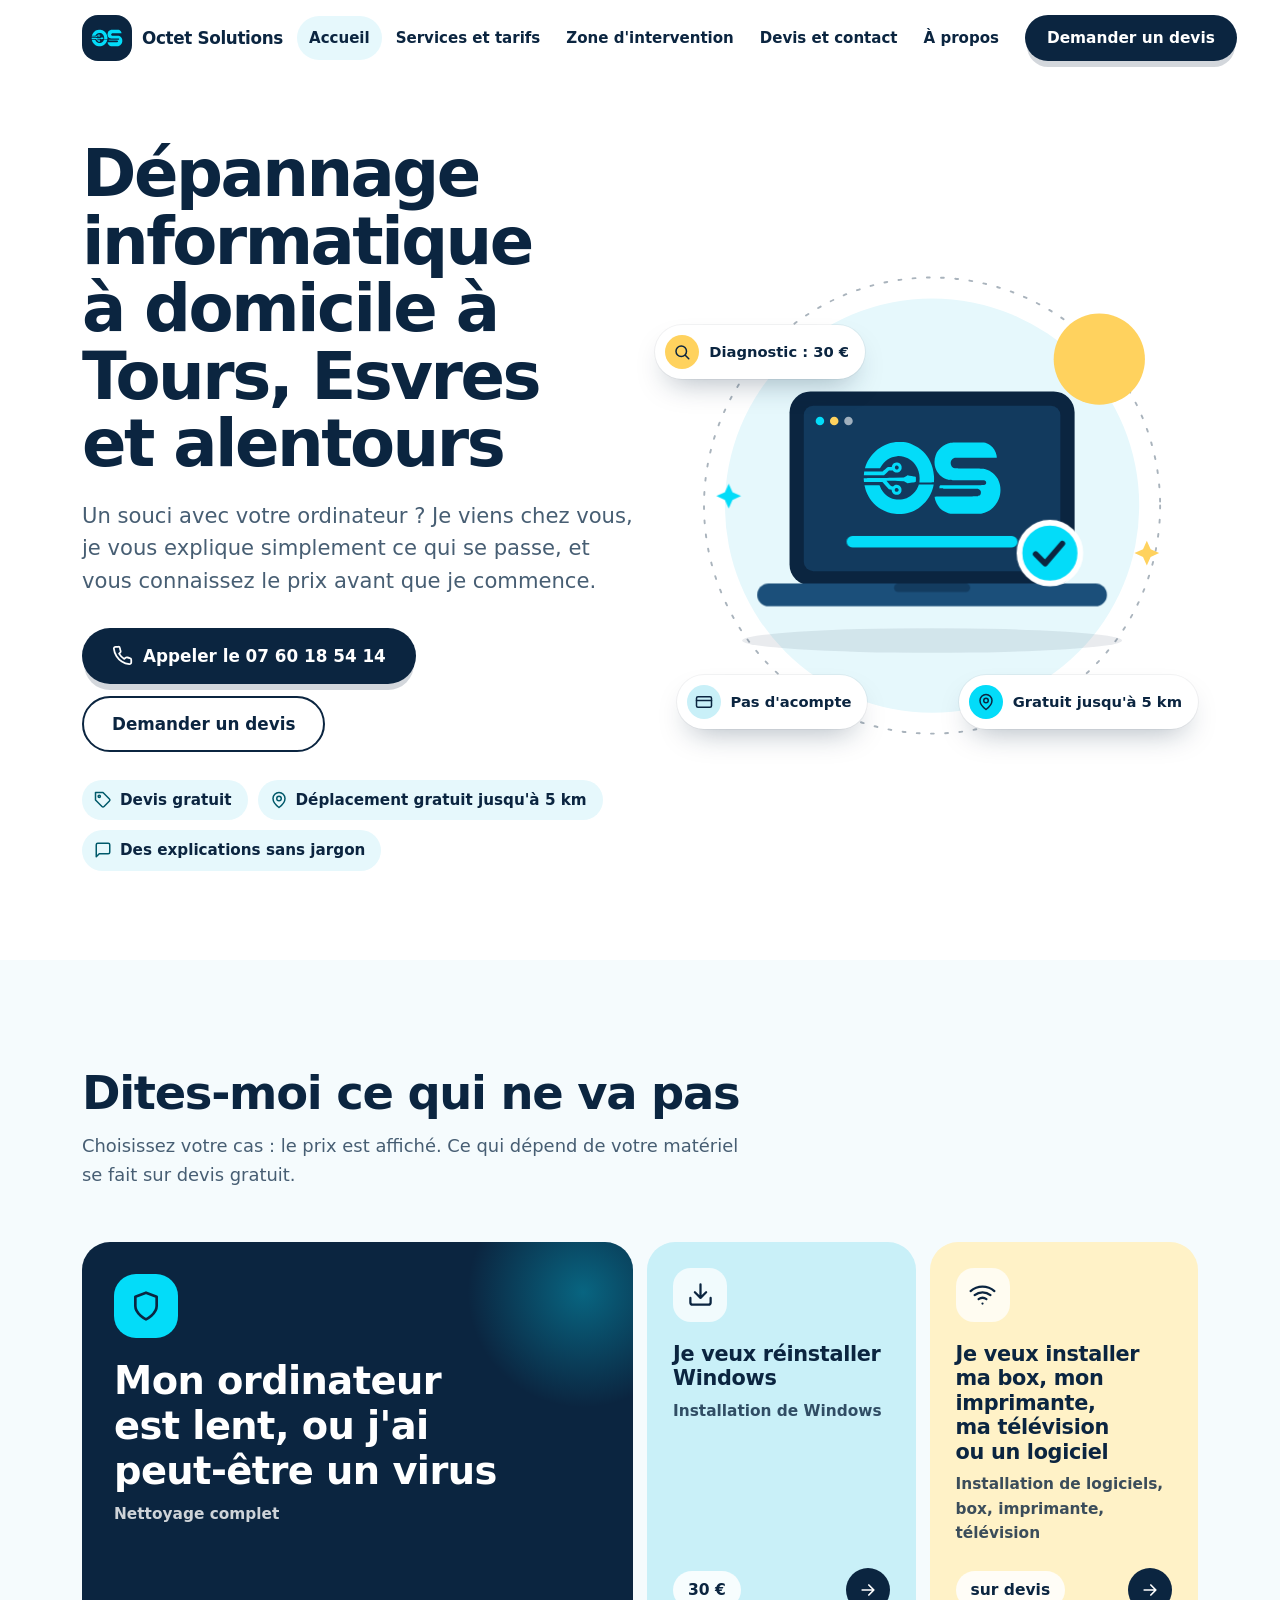
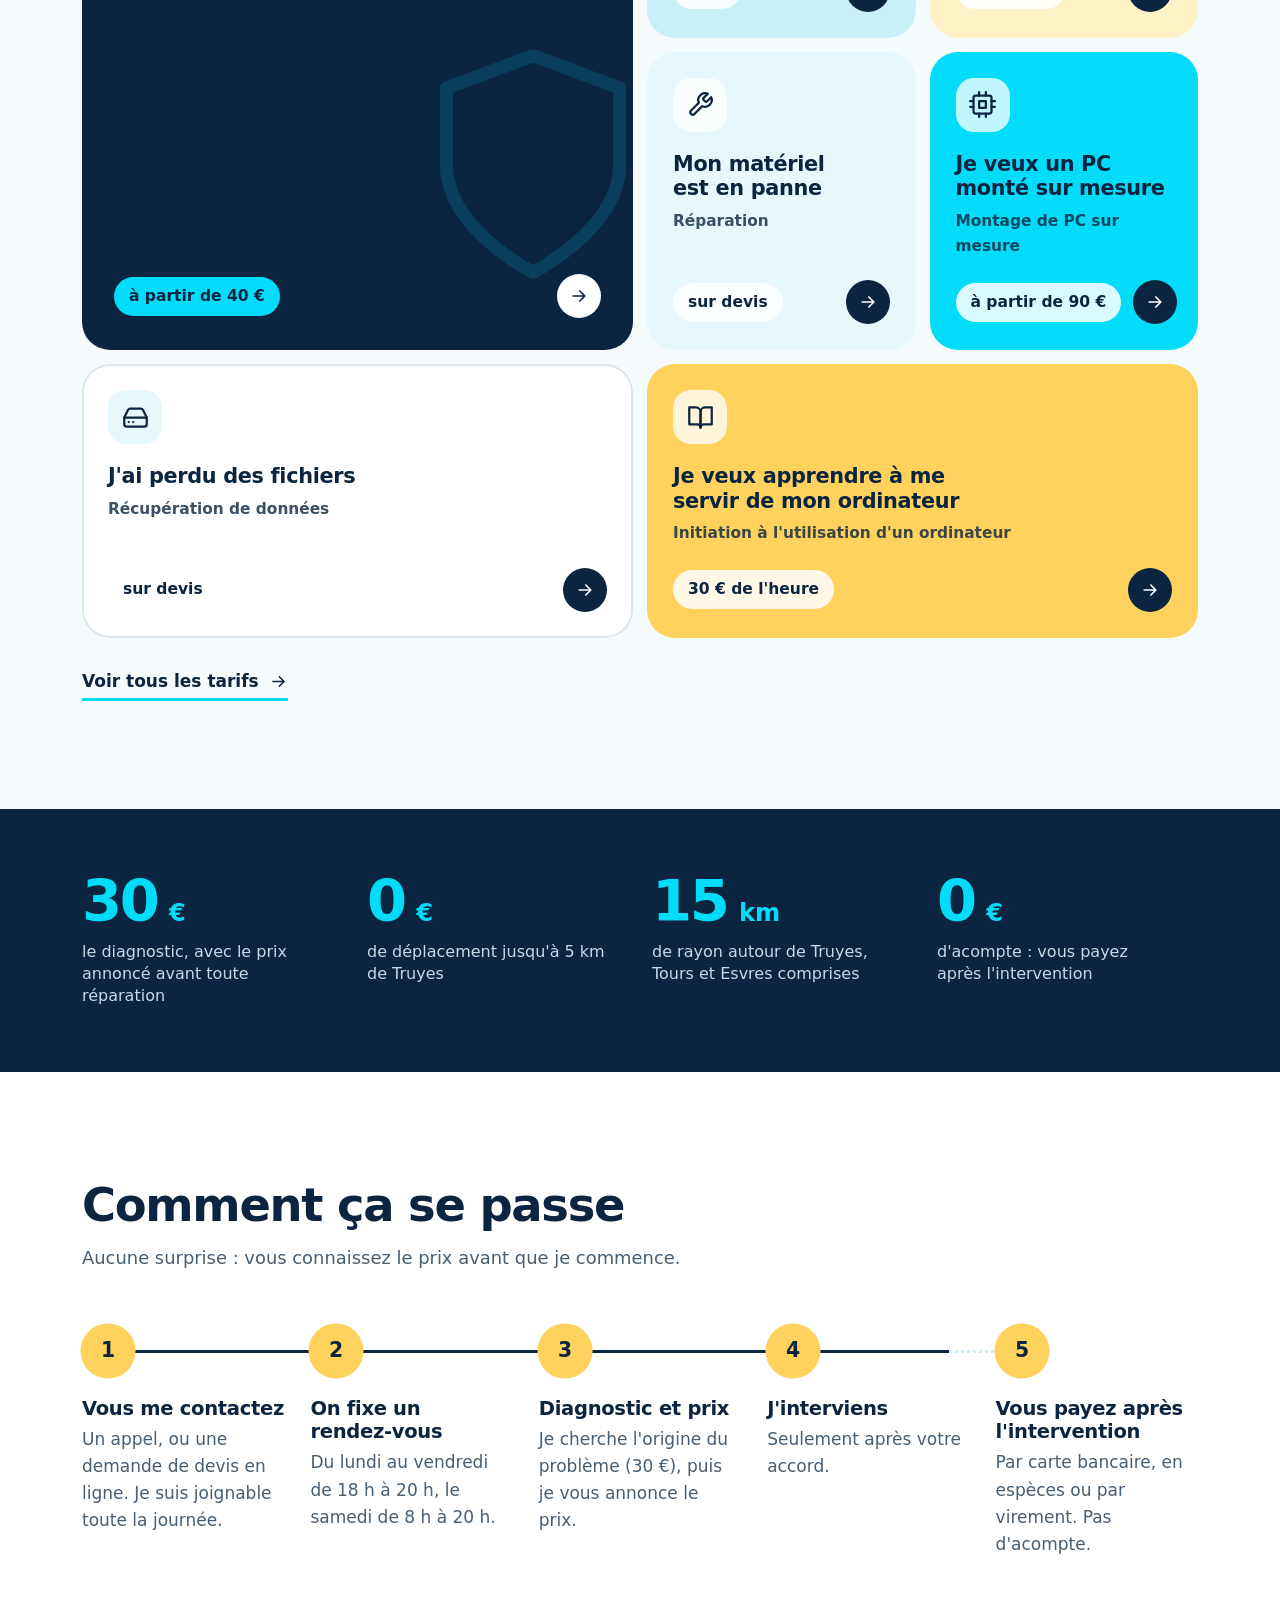
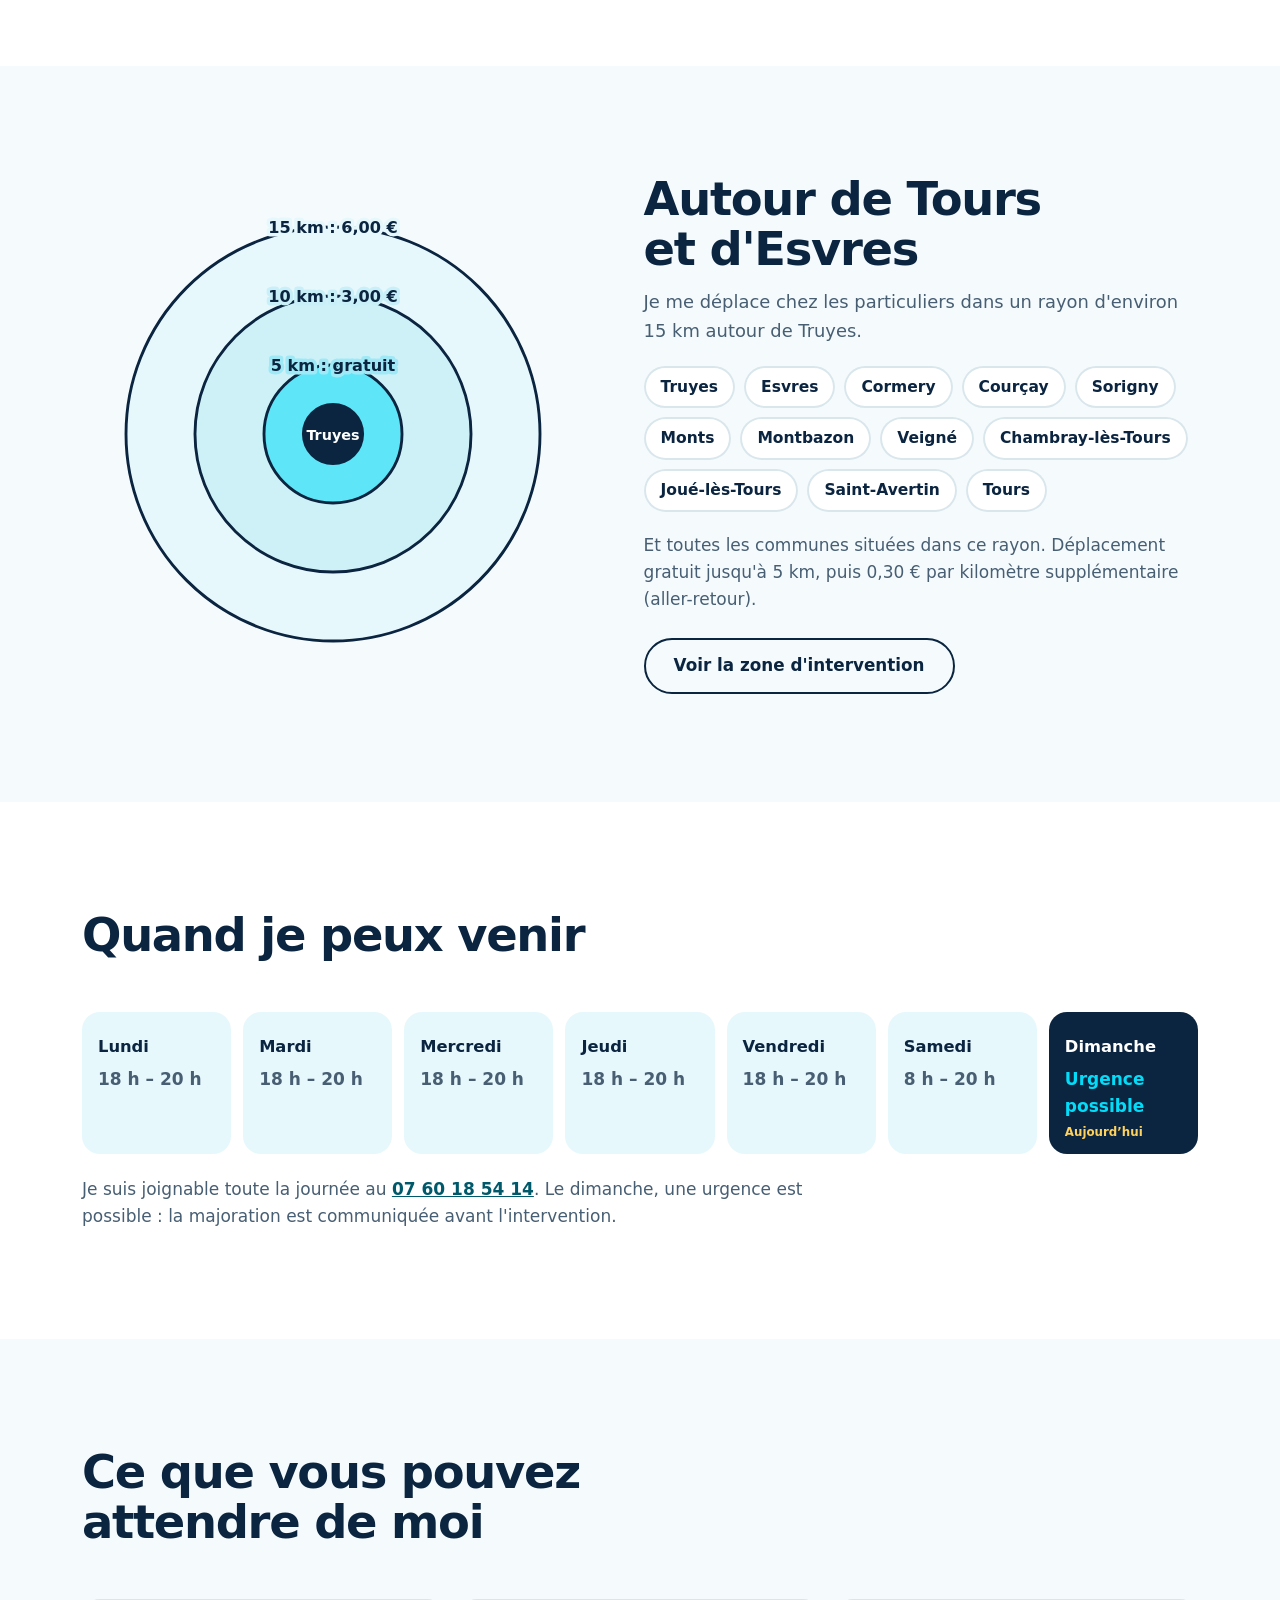
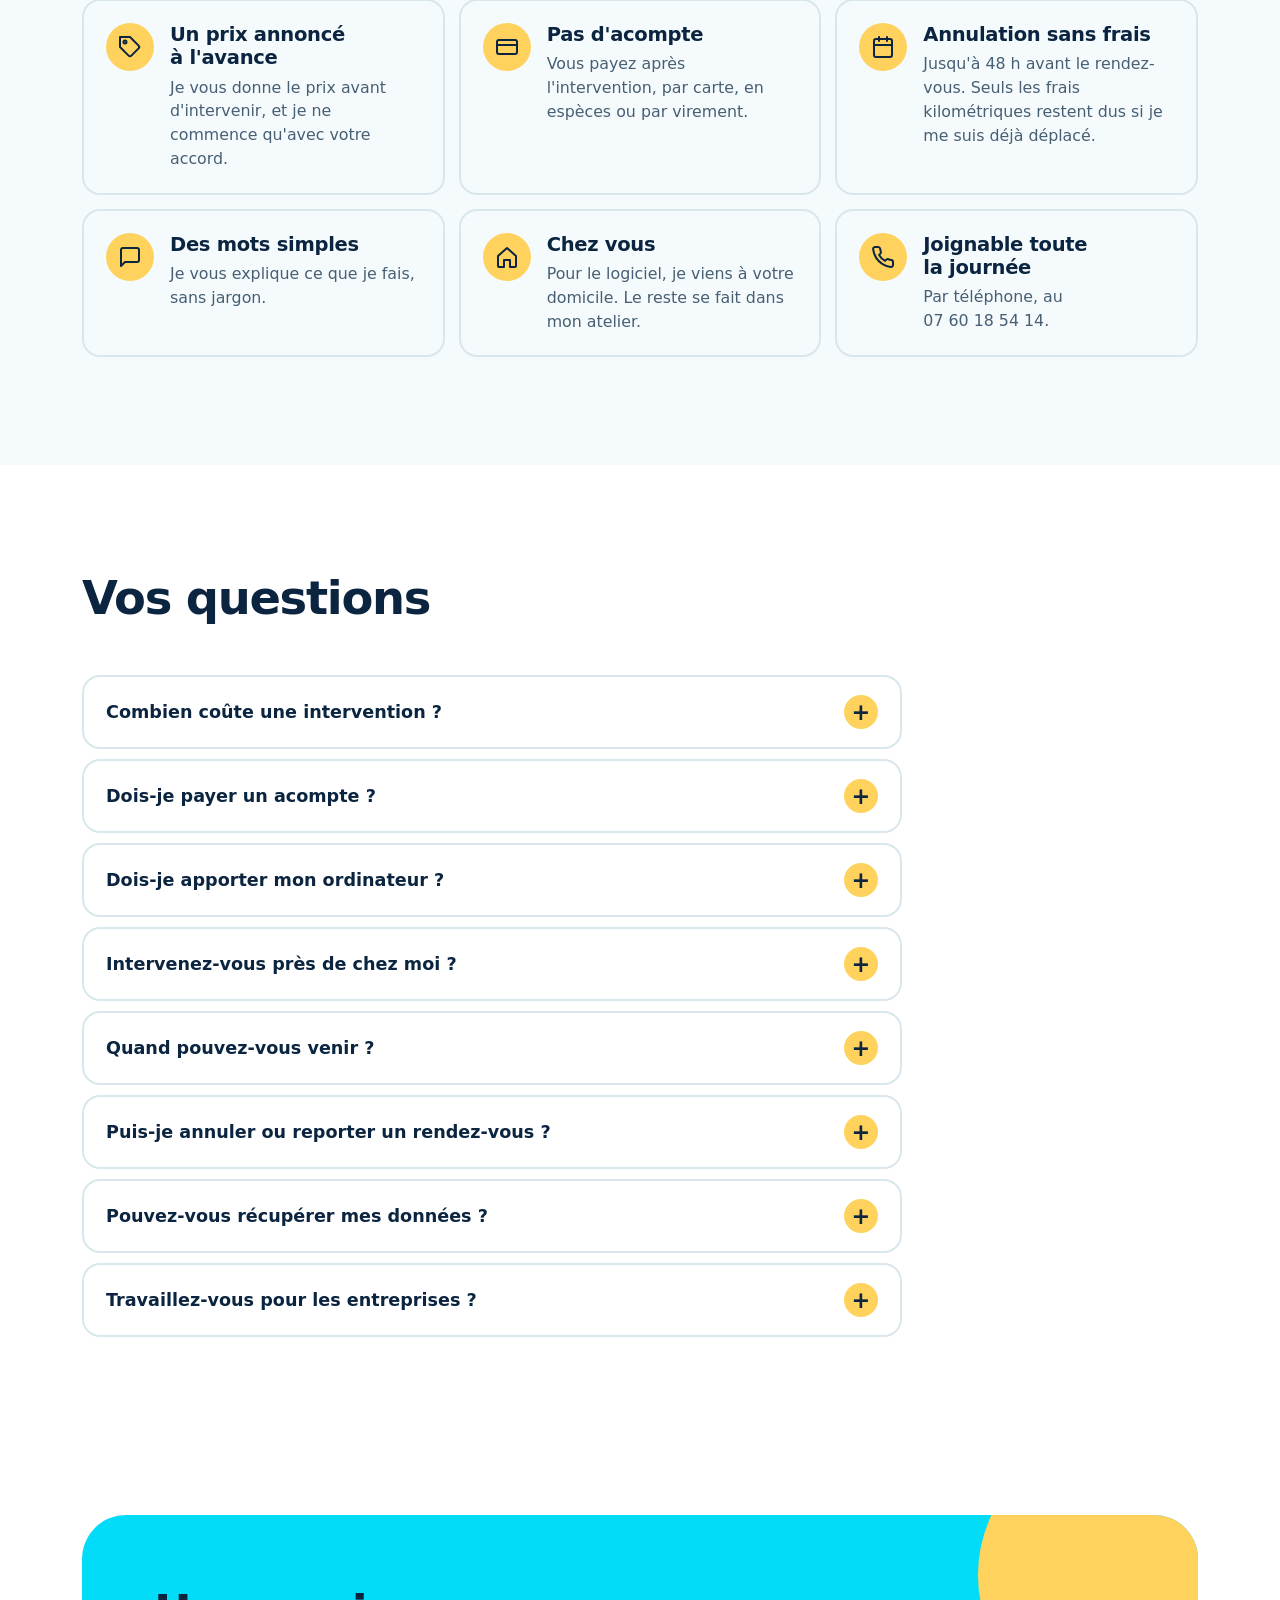
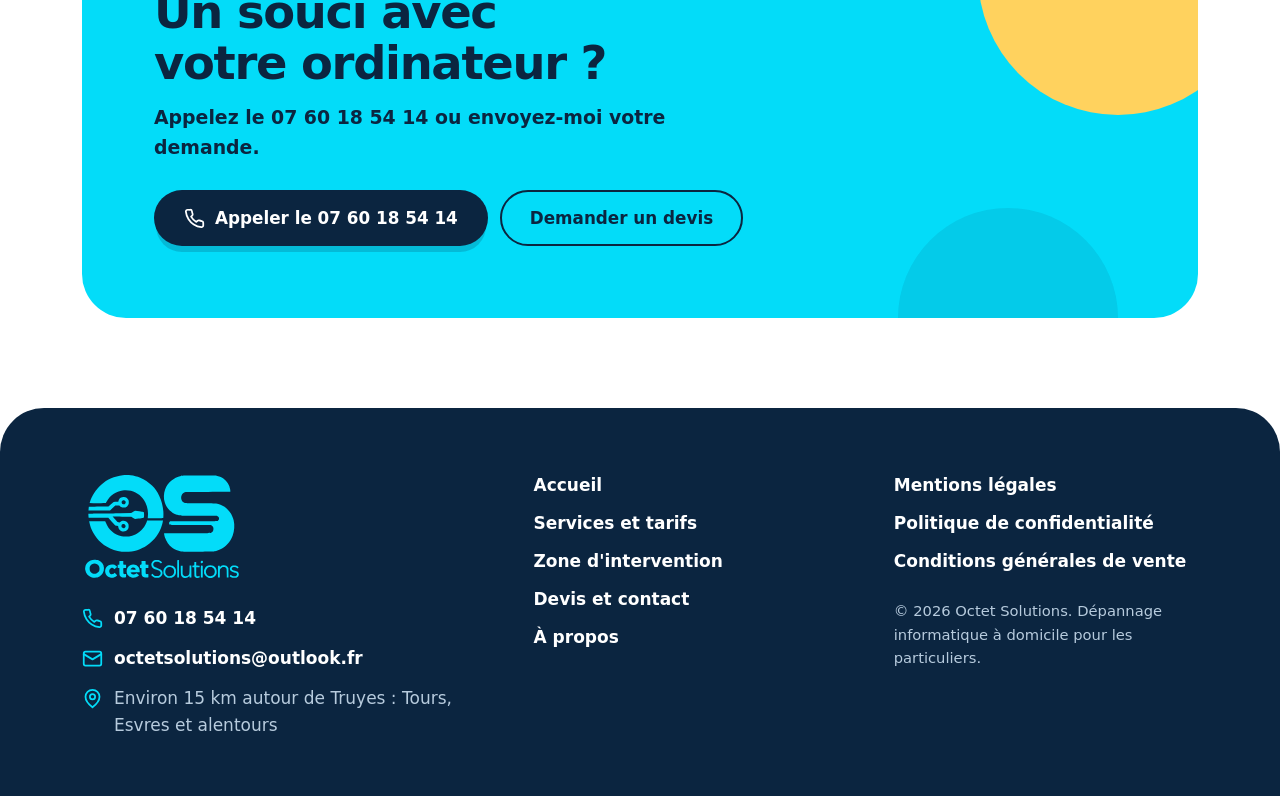
==== commit cf3d096c: "Droit de rétractation et paiement après l'intervention" ====
--- a/index.html
+++ b/index.html
@@ -171,7 +171,7 @@
       "name": "Dois-je payer un acompte ?",
       "acceptedAnswer": {
         "@type": "Answer",
-        "text": "Non, je ne demande aucun acompte, même pour un montage de PC. Vous payez à la fin de l'intervention, par carte bancaire, en espèces ou par virement."
+        "text": "Non, je ne demande aucun acompte, même pour un montage de PC. Vous payez après l'intervention, par carte bancaire, en espèces ou par virement."
       }
     },
     {
@@ -295,14 +295,14 @@
     <div class="pr rv" style="--i:0"><b>30<small> €</small></b><span>le diagnostic, avec le prix annoncé avant toute réparation</span></div>
     <div class="pr rv" style="--i:1"><b>0<small> €</small></b><span>de déplacement jusqu'à 5 km de Truyes</span></div>
     <div class="pr rv" style="--i:2"><b>15<small> km</small></b><span>de rayon autour de Truyes, Tours et Esvres comprises</span></div>
-    <div class="pr rv" style="--i:3"><b>0<small> €</small></b><span>d'acompte : vous payez à la fin</span></div>
+    <div class="pr rv" style="--i:3"><b>0<small> €</small></b><span>d'acompte : vous payez après l'intervention</span></div>
   </div></div>
 </section>
 
 <section class="section on-light" id="deroule">
   <div class="container">
     <div class="sec-head rv"><h2>Comment ça se passe</h2><p>Aucune surprise : vous connaissez le prix avant que je commence.</p></div>
-    <ol class="path"><li class="step" style="--i:0"><span class="n">1</span><h3>Vous me contactez</h3><p>Un appel, ou une demande de devis en ligne. Je suis joignable toute la journée.</p></li><li class="step" style="--i:1"><span class="n">2</span><h3>On fixe un rendez-vous</h3><p>Du lundi au vendredi de 18 h à 20 h, le samedi de 8 h à 20 h.</p></li><li class="step" style="--i:2"><span class="n">3</span><h3>Diagnostic et prix</h3><p>Je cherche l'origine du problème (30 €), puis je vous annonce le prix.</p></li><li class="step" style="--i:3"><span class="n">4</span><h3>J'interviens</h3><p>Seulement après votre accord.</p></li><li class="step" style="--i:4"><span class="n">5</span><h3>Vous payez à la fin</h3><p>Par carte bancaire, en espèces ou par virement. Pas d'acompte.</p></li></ol>
+    <ol class="path"><li class="step" style="--i:0"><span class="n">1</span><h3>Vous me contactez</h3><p>Un appel, ou une demande de devis en ligne. Je suis joignable toute la journée.</p></li><li class="step" style="--i:1"><span class="n">2</span><h3>On fixe un rendez-vous</h3><p>Du lundi au vendredi de 18 h à 20 h, le samedi de 8 h à 20 h.</p></li><li class="step" style="--i:2"><span class="n">3</span><h3>Diagnostic et prix</h3><p>Je cherche l'origine du problème (30 €), puis je vous annonce le prix.</p></li><li class="step" style="--i:3"><span class="n">4</span><h3>J'interviens</h3><p>Seulement après votre accord.</p></li><li class="step" style="--i:4"><span class="n">5</span><h3>Vous payez après l'intervention</h3><p>Par carte bancaire, en espèces ou par virement. Pas d'acompte.</p></li></ol>
   </div>
 </section>
 
@@ -343,7 +343,7 @@
     <div class="sec-head rv"><h2>Ce que vous pouvez attendre de moi</h2></div>
     <ul class="pledges">
       <li class="rv"><span class="pi"><svg viewBox="0 0 24 24" fill="none" stroke="currentColor" stroke-width="2" stroke-linecap="round" stroke-linejoin="round" aria-hidden="true" ><path d="M20.6 13.4l-7.2 7.2a2 2 0 0 1-2.8 0L2 12V2h10l8.6 8.6a2 2 0 0 1 0 2.8z"/><circle cx="7" cy="7" r="1.5"/></svg></span><h3>Un prix annoncé à l'avance</h3><p>Je vous donne le prix avant d'intervenir, et je ne commence qu'avec votre accord.</p></li>
-      <li class="rv"><span class="pi"><svg viewBox="0 0 24 24" fill="none" stroke="currentColor" stroke-width="2" stroke-linecap="round" stroke-linejoin="round" aria-hidden="true" ><rect x="2" y="5" width="20" height="14" rx="2"/><path d="M2 10h20"/></svg></span><h3>Pas d'acompte</h3><p>Vous payez à la fin de l'intervention, par carte, en espèces ou par virement.</p></li>
+      <li class="rv"><span class="pi"><svg viewBox="0 0 24 24" fill="none" stroke="currentColor" stroke-width="2" stroke-linecap="round" stroke-linejoin="round" aria-hidden="true" ><rect x="2" y="5" width="20" height="14" rx="2"/><path d="M2 10h20"/></svg></span><h3>Pas d'acompte</h3><p>Vous payez après l'intervention, par carte, en espèces ou par virement.</p></li>
       <li class="rv"><span class="pi"><svg viewBox="0 0 24 24" fill="none" stroke="currentColor" stroke-width="2" stroke-linecap="round" stroke-linejoin="round" aria-hidden="true" ><rect x="3" y="4" width="18" height="18" rx="2"/><path d="M16 2v4M8 2v4M3 10h18"/></svg></span><h3>Annulation sans frais</h3><p>Jusqu'à 48 h avant le rendez-vous. Seuls les frais kilométriques restent dus si je me suis déjà déplacé.</p></li>
       <li class="rv"><span class="pi"><svg viewBox="0 0 24 24" fill="none" stroke="currentColor" stroke-width="2" stroke-linecap="round" stroke-linejoin="round" aria-hidden="true" ><path d="M21 15a2 2 0 0 1-2 2H7l-4 4V5a2 2 0 0 1 2-2h14a2 2 0 0 1 2 2z"/></svg></span><h3>Des mots simples</h3><p>Je vous explique ce que je fais, sans jargon.</p></li>
       <li class="rv"><span class="pi"><svg viewBox="0 0 24 24" fill="none" stroke="currentColor" stroke-width="2" stroke-linecap="round" stroke-linejoin="round" aria-hidden="true" ><path d="M3 11l9-8 9 8v10a1 1 0 0 1-1 1h-5v-7H9v7H4a1 1 0 0 1-1-1z"/></svg></span><h3>Chez vous</h3><p>Pour le logiciel, je viens à votre domicile. Le reste se fait dans mon atelier.</p></li>
@@ -355,7 +355,7 @@
 <section class="section on-light" id="faq">
   <div class="container">
     <div class="sec-head rv"><h2>Vos questions</h2></div>
-    <div class="faq"><details><summary>Combien coûte une intervention ?</summary><div class="ans"><p>Le diagnostic coûte 30 €. Ensuite, je vous annonce le prix avant d'intervenir, et je ne commence qu'après votre accord. Tous les tarifs sont sur la page <a href="services.html">Services et tarifs</a>.</p></div></details><details><summary>Dois-je payer un acompte ?</summary><div class="ans"><p>Non, je ne demande aucun acompte, même pour un montage de PC. Vous payez à la fin de l'intervention, par carte bancaire, en espèces ou par virement.</p></div></details><details><summary>Dois-je apporter mon ordinateur ?</summary><div class="ans"><p>Pas pour tout ce qui touche au logiciel (virus, lenteurs, installation, initiation) : je viens chez vous. Le montage de PC, la récupération de données et les réparations se font dans mon atelier. Vous pouvez me déposer l'appareil sur rendez-vous, ou je viens le chercher. C'est sans frais, sauf les frais kilométriques si je viens le chercher.</p></div></details><details><summary>Intervenez-vous près de chez moi ?</summary><div class="ans"><p>J'interviens dans un rayon d'environ 15 km autour de Truyes : Tours, Esvres, Joué-lès-Tours, Chambray-lès-Tours, Saint-Avertin, Montbazon et les communes alentour. Le déplacement est gratuit jusqu'à 5 km, puis 0,30 € par kilomètre supplémentaire (aller-retour). Voir la <a href="zone.html">zone d'intervention</a>.</p></div></details><details><summary>Quand pouvez-vous venir ?</summary><div class="ans"><p>Du lundi au vendredi de 18 h à 20 h, et le samedi de 8 h à 20 h. Le dimanche, une urgence est possible, avec une majoration que je vous communique avant l'intervention. Je suis joignable toute la journée par téléphone.</p></div></details><details><summary>Puis-je annuler ou reporter un rendez-vous ?</summary><div class="ans"><p>Oui, sans frais, en me prévenant au moins 48 heures à l'avance. Seuls les frais kilométriques restent dus si je me suis déjà déplacé, par exemple pour déposer ou récupérer votre appareil.</p></div></details><details><summary>Pouvez-vous récupérer mes données ?</summary><div class="ans"><p>Je mets tout en œuvre pour les récupérer, mais je ne peux pas garantir le résultat. C'est pourquoi il est important de sauvegarder vos données avant toute intervention. Le prix est établi sur devis.</p></div></details><details><summary>Travaillez-vous pour les entreprises ?</summary><div class="ans"><p>Non, je m'adresse uniquement aux particuliers.</p></div></details></div>
+    <div class="faq"><details><summary>Combien coûte une intervention ?</summary><div class="ans"><p>Le diagnostic coûte 30 €. Ensuite, je vous annonce le prix avant d'intervenir, et je ne commence qu'après votre accord. Tous les tarifs sont sur la page <a href="services.html">Services et tarifs</a>.</p></div></details><details><summary>Dois-je payer un acompte ?</summary><div class="ans"><p>Non, je ne demande aucun acompte, même pour un montage de PC. Vous payez après l'intervention, par carte bancaire, en espèces ou par virement.</p></div></details><details><summary>Dois-je apporter mon ordinateur ?</summary><div class="ans"><p>Pas pour tout ce qui touche au logiciel (virus, lenteurs, installation, initiation) : je viens chez vous. Le montage de PC, la récupération de données et les réparations se font dans mon atelier. Vous pouvez me déposer l'appareil sur rendez-vous, ou je viens le chercher. C'est sans frais, sauf les frais kilométriques si je viens le chercher.</p></div></details><details><summary>Intervenez-vous près de chez moi ?</summary><div class="ans"><p>J'interviens dans un rayon d'environ 15 km autour de Truyes : Tours, Esvres, Joué-lès-Tours, Chambray-lès-Tours, Saint-Avertin, Montbazon et les communes alentour. Le déplacement est gratuit jusqu'à 5 km, puis 0,30 € par kilomètre supplémentaire (aller-retour). Voir la <a href="zone.html">zone d'intervention</a>.</p></div></details><details><summary>Quand pouvez-vous venir ?</summary><div class="ans"><p>Du lundi au vendredi de 18 h à 20 h, et le samedi de 8 h à 20 h. Le dimanche, une urgence est possible, avec une majoration que je vous communique avant l'intervention. Je suis joignable toute la journée par téléphone.</p></div></details><details><summary>Puis-je annuler ou reporter un rendez-vous ?</summary><div class="ans"><p>Oui, sans frais, en me prévenant au moins 48 heures à l'avance. Seuls les frais kilométriques restent dus si je me suis déjà déplacé, par exemple pour déposer ou récupérer votre appareil.</p></div></details><details><summary>Pouvez-vous récupérer mes données ?</summary><div class="ans"><p>Je mets tout en œuvre pour les récupérer, mais je ne peux pas garantir le résultat. C'est pourquoi il est important de sauvegarder vos données avant toute intervention. Le prix est établi sur devis.</p></div></details><details><summary>Travaillez-vous pour les entreprises ?</summary><div class="ans"><p>Non, je m'adresse uniquement aux particuliers.</p></div></details></div>
   </div>
 </section>
 
--- a/css/style.css
+++ b/css/style.css
@@ -1,271 +1,400 @@
 /* ==========================================================
-   Octet Solutions - feuille de style unique du site
+   Octet Solutions - feuille de style v3 (clair et chaleureux)
    Fichier : css/style.css
-   Polices : celles de l'appareil du visiteur (rapide, sans
-   appel à Google, donc rien à déclarer côté cookies / RGPD).
+   Les couleurs sont en haut du fichier : changez-les ici, tout le site suit.
    ========================================================== */
-
-:root {
-  --ink: #0B1320;        /* bleu nuit : fonds sombres, texte */
-  --ink-2: #0E1A2B;      /* bleu nuit un peu plus clair */
-  --line: #1E2C42;       /* traits sur fond sombre */
-  --cyan: #03DCF9;       /* couleur du logo : boutons, icônes */
-  --bg: #F3F8FA;         /* fond clair */
-  --card-line: #D5E3EA;  /* bordures sur fond clair */
-  --teal: #00596A;       /* liens sur fond clair (lisible) */
-  --muted: #465565;      /* texte secondaire sur fond clair */
-  --soft: #C9D6E4;       /* texte secondaire sur fond sombre */
-  --white: #FFFFFF;
-  --radius: 14px;
-  --font-title: "Avenir Next", "Segoe UI", "Trebuchet MS", system-ui, -apple-system, sans-serif;
-  --font-body: "Segoe UI", system-ui, -apple-system, "Helvetica Neue", Arial, sans-serif;
-}
-
-*, *::before, *::after { box-sizing: border-box; }
-html { scroll-behavior: smooth; -webkit-text-size-adjust: 100%; }
-body {
-  margin: 0;
-  font-family: var(--font-body);
-  font-size: 1.0625rem;       /* 17 px */
-  line-height: 1.55;
-  color: var(--ink);
-  background: var(--ink);
-  padding-bottom: 76px;       /* place pour la barre d'appel mobile */
-}
-img, svg { max-width: 100%; }
-a { color: inherit; }
-h1, h2, h3 { font-family: var(--font-title); line-height: 1.15; margin: 0; text-wrap: balance; }
-p { margin: 0; text-wrap: pretty; }
-ul { margin: 0; padding: 0; list-style: none; }
-
-.container { width: 100%; max-width: 1080px; margin: 0 auto; padding: 0 20px; }
-.narrow { max-width: 760px; }
-
-.skip {
-  position: absolute; left: -999px; top: 8px; z-index: 100;
-  background: var(--cyan); color: var(--ink); padding: 10px 16px; border-radius: 8px; font-weight: 700;
-}
-.skip:focus { left: 8px; }
-
-:focus-visible { outline: 3px solid var(--cyan); outline-offset: 3px; }
-.on-light :focus-visible { outline-color: var(--teal); }
+:root{
+  --navy:#0B2540; --navy2:#123A5E;
+  --cyan:#03DCF9; --sky:#E6F8FC; --sky2:#C9F0F8;
+  --sun:#FFD25E; --sunsoft:#FFF2C7;
+  --ink:#0B2540; --muted:#475E73; --teal:#00596A;
+  --line:#D9E7ED; --bg:#FFFFFF; --bg2:#F5FBFD;
+  --r:28px; --r-sm:18px;
+  --font:ui-rounded,"SF Pro Rounded",ui-sans-serif,system-ui,-apple-system,"Segoe UI",Roboto,"Helvetica Neue",Arial,sans-serif;
+  --ease:cubic-bezier(.22,.8,.24,1);
+}
+*,*::before,*::after{box-sizing:border-box}
+html{-webkit-text-size-adjust:100%;scroll-behavior:smooth;scroll-padding-top:90px}
+body{margin:0;font-family:var(--font);font-size:1.0625rem;line-height:1.6;color:var(--ink);background:var(--bg);-webkit-font-smoothing:antialiased;overflow-x:hidden}
+img,svg{max-width:100%;display:block}
+a{color:inherit}
+h1,h2,h3,p,ul,ol,dl,dd{margin:0}
+ul,ol{padding:0;list-style:none}
+:focus-visible{outline:3px solid var(--navy);outline-offset:3px;border-radius:6px}
+.on-navy :focus-visible,.site-footer :focus-visible{outline-color:var(--cyan)}
+.skip{position:absolute;left:12px;top:-60px;background:var(--navy);color:#fff;padding:10px 16px;border-radius:12px;font-weight:700;z-index:100;text-decoration:none}
+.skip:focus{top:12px}
+.sr-only{position:absolute;width:1px;height:1px;overflow:hidden;clip:rect(0 0 0 0);white-space:nowrap}
+.container{width:100%;max-width:1160px;margin:0 auto;padding:0 22px}
+.container.narrow{max-width:800px}
+
+/* ---------- Fonds de section ---------- */
+.on-light{background:var(--bg)}
+.bg-sky{background:var(--bg2)}
+.on-navy{background:var(--navy);color:#fff}
+.section{padding:clamp(60px,9vw,108px) 0}
+
+/* ---------- Titres ---------- */
+h1,h2,h3{font-weight:800;letter-spacing:-.028em;line-height:1.08;text-wrap:balance}
+h1{font-size:clamp(2.2rem,1.2rem + 4.6vw,4.1rem);letter-spacing:-.038em;line-height:1.03}
+h2{font-size:clamp(1.8rem,1.15rem + 2.7vw,2.9rem)}
+h3{font-size:1.22rem;letter-spacing:-.015em;line-height:1.2}
+.lead{font-size:clamp(1.12rem,1.02rem + .5vw,1.32rem);line-height:1.55;color:var(--muted);max-width:33em}
+.sec-head{max-width:42rem;margin-bottom:clamp(30px,5vw,52px)}
+.sec-head p{margin-top:14px;color:var(--muted);font-size:1.12rem}
+.on-navy .sec-head p,.on-navy .lead{color:#B7CBDD}
 
 /* ---------- Boutons ---------- */
-.btn {
-  display: inline-flex; align-items: center; justify-content: center; gap: 10px;
-  min-height: 56px; padding: 0 24px; border-radius: 12px;
-  font-family: var(--font-title); font-weight: 700; font-size: 1.125rem;
-  text-decoration: none; border: 2px solid transparent; cursor: pointer;
-  transition: filter .15s, background .15s;
-}
-.btn svg { width: 22px; height: 22px; flex-shrink: 0; }
-.btn-primary { background: var(--cyan); color: var(--ink); }
-.btn-primary:hover { filter: brightness(1.08); }
-.btn-outline { border-color: var(--cyan); color: var(--white); background: transparent; }
-.btn-outline:hover { background: rgba(3, 220, 249, .12); }
-.btn-dark { background: var(--ink); color: var(--white); }
-.btn-dark:hover { filter: brightness(1.25); }
-.btn-outline-dark { border-color: var(--ink); color: var(--ink); background: transparent; }
-.btn-outline-dark:hover { background: rgba(11, 19, 32, .08); }
-.btn-row { display: flex; flex-direction: column; gap: 12px; }
+.btn{white-space:nowrap;display:inline-flex;align-items:center;justify-content:center;gap:10px;min-height:56px;padding:0 28px;border-radius:999px;font:inherit;font-weight:800;font-size:1.05rem;text-decoration:none;border:2.5px solid transparent;cursor:pointer;transition:transform .25s var(--ease),background .2s,color .2s,box-shadow .25s}
+.btn svg{width:21px;height:21px;flex:none}
+.btn:hover{transform:translateY(-2px)}
+.btn:active{transform:scale(.97)}
+.btn-primary{background:var(--navy);color:#fff;box-shadow:0 8px 0 -2px rgba(11,37,64,.18)}
+.btn-primary:hover{background:var(--navy2)}
+.btn-soft{border-color:var(--navy);color:var(--navy);background:transparent}
+.btn-soft:hover{background:var(--navy);color:#fff}
+.btn-cyan{background:var(--cyan);color:var(--navy)}
+.btn-cyan:hover{background:#6FEBFC}
+.btn-line{border-color:rgba(255,255,255,.5);color:#fff}
+.btn-line:hover{background:#fff;color:var(--navy)}
+.btn-row{display:flex;flex-wrap:wrap;gap:12px}
 
 /* ---------- En-tête ---------- */
-.site-header { background: var(--ink); border-bottom: 1px solid var(--line); position: relative; z-index: 20; }
-.header-inner { display: flex; align-items: center; justify-content: space-between; gap: 8px; min-height: 66px; }
-.brand { display: flex; align-items: center; gap: 10px; min-height: 44px; text-decoration: none; color: var(--white); }
-.brand img { height: 30px; width: auto; display: block; }
-.brand span { white-space: nowrap; font-family: var(--font-title); font-weight: 700; font-size: 1.2rem; letter-spacing: .2px; }
-.header-actions { display: flex; align-items: center; gap: 8px; }
-.call-round {
-  width: 44px; height: 44px; border-radius: 50%; background: var(--cyan); color: var(--ink);
-  display: flex; align-items: center; justify-content: center;
-}
-.call-round svg { width: 22px; height: 22px; }
-.call-text { display: none; }
-.menu-btn {
-  width: 44px; height: 44px; border-radius: 10px; border: 1px solid #2B3D57; background: transparent;
-  color: var(--white); display: flex; align-items: center; justify-content: center; cursor: pointer;
-}
-.menu-btn svg { width: 22px; height: 22px; }
-
-.main-nav { display: none; background: var(--ink); border-top: 1px solid var(--line); }
-.main-nav.open { display: block; }
-.main-nav ul { display: flex; flex-direction: column; padding: 0 20px; }
-.main-nav a {
-  display: flex; align-items: center; min-height: 52px; padding: 0 4px;
-  color: var(--white); text-decoration: none; border-bottom: 1px solid var(--line); font-weight: 600;
-}
-.main-nav a[aria-current="page"] { color: var(--cyan); }
-.main-nav a:hover { color: var(--cyan); }
-.main-nav-wrap { position: absolute; left: 0; right: 0; top: 100%; }
-
-/* ---------- Sections ---------- */
-.section { padding: 44px 0; }
-.section h2 { font-size: 1.65rem; margin-bottom: 20px; }
-.on-dark { background: var(--ink); color: var(--white); }
-.on-dark-2 { background: var(--ink-2); color: var(--white); }
-.on-light { background: var(--bg); color: var(--ink); }
-.on-cyan { background: var(--cyan); color: var(--ink); }
-.eyebrow {
-  font-family: var(--font-title); font-weight: 600; font-size: .875rem;
-  letter-spacing: 1.4px; text-transform: uppercase; color: var(--cyan);
-}
-.lead { font-size: 1.125rem; line-height: 1.6; }
-.on-dark .lead { color: var(--soft); }
-
-/* Hero */
-.hero { padding: 40px 0 44px; }
-.hero h1 { font-size: 2.125rem; font-weight: 800; }
-.hero .stack { display: flex; flex-direction: column; gap: 20px; }
-.hero .lead { color: var(--soft); }
-.checks { display: flex; flex-direction: column; gap: 10px; color: #E3ECF5; font-size: 1rem; }
-.checks li { display: flex; align-items: center; gap: 10px; }
-.checks svg { width: 20px; height: 20px; flex-shrink: 0; stroke: var(--cyan); }
-
-/* En-tête de page intérieure */
-.page-hero { padding: 36px 0 32px; }
-.page-hero h1 { font-size: 2rem; font-weight: 800; }
-.page-hero .lead { margin-top: 14px; }
-
-/* Cartes services */
-.cards { display: grid; grid-template-columns: repeat(auto-fit, minmax(min(300px, 100%), 1fr)); gap: 12px; }
-.card {
-  display: flex; align-items: center; gap: 16px; padding: 16px;
-  background: var(--white); border: 1px solid var(--card-line); border-radius: var(--radius);
-}
-.card .ico {
-  flex-shrink: 0; width: 48px; height: 48px; border-radius: 12px; background: var(--ink); color: var(--cyan);
-  display: flex; align-items: center; justify-content: center;
-}
-.card .ico svg { width: 26px; height: 26px; }
-.card h3 { font-size: 1.15rem; font-weight: 700; }
-.card p { color: var(--muted); font-size: 1rem; }
-.more-link {
-  display: inline-flex; align-items: center; gap: 8px; min-height: 48px; margin-top: 12px;
-  font-family: var(--font-title); font-weight: 700; color: var(--teal); text-decoration: none;
-}
-.more-link:hover { text-decoration: underline; }
-.more-link svg { width: 20px; height: 20px; }
-
-/* Listes à coches */
-.tick-list { display: grid; grid-template-columns: repeat(auto-fit, minmax(min(340px, 100%), 1fr)); gap: 18px 40px; }
-.tick-list li { display: flex; gap: 14px; align-items: flex-start; color: #E3ECF5; }
-.tick-list svg { width: 24px; height: 24px; flex-shrink: 0; margin-top: 3px; stroke: var(--cyan); }
-
-/* Horaires / infos */
-.info-list { display: grid; grid-template-columns: repeat(auto-fit, minmax(min(300px, 100%), 1fr)); gap: 14px; }
-.info-list li {
-  display: flex; gap: 14px; align-items: flex-start; padding: 16px;
-  background: var(--white); border: 1px solid var(--card-line); border-radius: var(--radius);
-}
-.info-list svg { width: 24px; height: 24px; flex-shrink: 0; margin-top: 2px; stroke: var(--teal); }
-
-/* Appel final */
-.cta h2 { font-size: 1.75rem; margin-bottom: 12px; }
-.cta p { font-size: 1.125rem; margin-bottom: 20px; }
-
-/* Texte courant (pages intérieures) */
-.prose { display: flex; flex-direction: column; gap: 16px; }
-.prose h2 { font-size: 1.45rem; margin: 18px 0 0; }
-.prose h3 { font-size: 1.15rem; margin: 10px 0 0; }
-.prose ul.bullets { display: flex; flex-direction: column; gap: 8px; padding-left: 22px; list-style: disc; }
-.prose ul.bullets li::marker { color: var(--teal); }
-.prose ol.steps { display: flex; flex-direction: column; gap: 12px; padding-left: 22px; }
-.prose a { color: var(--teal); font-weight: 600; }
-.on-light .prose { color: var(--ink); }
-
-/* Tableaux */
-.table-wrap { overflow-x: auto; border: 1px solid var(--card-line); border-radius: var(--radius); background: var(--white); }
-table { width: 100%; border-collapse: collapse; font-size: 1rem; }
-caption { text-align: left; padding: 14px 16px 0; font-weight: 700; font-family: var(--font-title); }
-th, td { text-align: left; padding: 14px 16px; border-bottom: 1px solid var(--card-line); vertical-align: top; }
-thead th { background: var(--ink); color: var(--white); font-family: var(--font-title); }
-tbody tr:last-child td, tbody tr:last-child th { border-bottom: 0; }
-tbody th { font-weight: 600; }
-td.price { font-weight: 700; }
-
-/* Communes */
-.tags { display: flex; flex-wrap: wrap; gap: 8px; }
-.tags li { padding: 8px 14px; background: var(--white); border: 1px solid var(--card-line); border-radius: 999px; font-weight: 600; }
-
-/* Formulaire */
-.form { display: flex; flex-direction: column; gap: 18px; }
-.field { display: flex; flex-direction: column; gap: 6px; }
-.field label { font-weight: 700; }
-.field .hint { color: var(--muted); font-size: .95rem; }
-.field input[type="text"], .field input[type="tel"], .field select, .field textarea {
-  width: 100%; min-height: 52px; padding: 12px 14px; font: inherit; color: var(--ink);
-  background: var(--white); border: 2px solid #9FB4C2; border-radius: 10px;
-}
-.field textarea { min-height: 150px; resize: vertical; }
-.field input:focus, .field select:focus, .field textarea:focus { outline: 3px solid var(--cyan); border-color: var(--teal); }
-.consent { display: flex; gap: 12px; align-items: flex-start; }
-.consent input { width: 24px; height: 24px; margin-top: 2px; flex-shrink: 0; accent-color: var(--teal); }
-.honey { position: absolute; left: -9999px; width: 1px; height: 1px; overflow: hidden; }
-.form-msg { padding: 16px; border-radius: 12px; font-weight: 600; }
-.form-msg[hidden] { display: none; }
-.form-msg.ok { background: #DDF8EC; color: #0B4A2E; border: 1px solid #8FD8B5; }
-.form-msg.err { background: #FDE8E4; color: #7A1F12; border: 1px solid #F0A79B; }
-.contact-grid { display: grid; grid-template-columns: 1fr; gap: 32px; }
-.contact-card { padding: 20px; background: var(--white); border: 1px solid var(--card-line); border-radius: var(--radius); }
-.contact-card ul { display: flex; flex-direction: column; gap: 12px; }
-.contact-card li { display: flex; gap: 12px; align-items: flex-start; }
-.contact-card svg { width: 22px; height: 22px; flex-shrink: 0; margin-top: 2px; stroke: var(--teal); }
-
-/* Champ à compléter (visible tant que les infos ne sont pas remplies) */
-.todo { background: #FFE27A; color: #3D2F00; padding: 1px 6px; border-radius: 4px; }
+.site-header{position:sticky;top:0;z-index:50;background:rgba(255,255,255,.88);-webkit-backdrop-filter:saturate(1.6) blur(14px);backdrop-filter:saturate(1.6) blur(14px);transition:box-shadow .3s}
+.site-header.scrolled{box-shadow:0 1px 0 var(--line),0 12px 30px -20px rgba(11,37,64,.35)}
+.header-inner{display:flex;align-items:center;gap:14px;min-height:76px}
+.brand{display:flex;flex:none;align-items:center;gap:10px;text-decoration:none;font-weight:800;letter-spacing:-.02em;font-size:1.05rem;margin-right:auto;white-space:nowrap}
+.brand-tile{display:grid;place-items:center;width:50px;height:46px;border-radius:16px;background:var(--navy);transition:transform .35s var(--ease)}
+.brand:hover .brand-tile{transform:rotate(-6deg) scale(1.05)}
+.brand-tile img{width:32px;height:auto}
+.main-nav-wrap{position:absolute;left:0;right:0;top:100%}
+.main-nav{display:none;background:#fff;border-bottom:1px solid var(--line);padding:6px 22px 22px;box-shadow:0 24px 30px -24px rgba(11,37,64,.4)}
+.main-nav.open{display:block}
+.main-nav a{display:block;white-space:nowrap;padding:15px 4px;text-decoration:none;font-weight:700;border-bottom:1px solid var(--line)}
+.main-nav a[aria-current="page"]{color:var(--teal)}
+.header-actions{display:flex;align-items:center;gap:10px}
+.head-cta{display:none}
+.menu-btn{width:48px;height:48px;border-radius:50%;border:2px solid var(--navy);background:transparent;color:var(--navy);display:grid;place-items:center;cursor:pointer}
+.menu-btn svg{width:22px;height:22px}
+@media (min-width:1240px){
+  .main-nav-wrap{position:static;margin-right:auto}
+  .main-nav{display:block;background:none;border:0;padding:0;box-shadow:none}
+  .main-nav ul{display:flex;gap:2px}
+  .main-nav a{border:0;padding:10px 12px;border-radius:999px;font-size:.94rem;transition:background .2s}
+  .main-nav a:hover{background:var(--sky)}
+  .main-nav a[aria-current="page"]{background:var(--sky);color:var(--navy)}
+  .menu-btn{display:none}
+  .head-cta{display:inline-flex;min-height:46px;padding:0 20px;font-size:.96rem}
+}
+
+/* ---------- Accueil : hero ---------- */
+.hero{position:relative;overflow:hidden;padding:clamp(28px,5vw,64px) 0 clamp(48px,7vw,96px)}
+.hero-grid{position:relative;display:grid;gap:36px;align-items:center}
+@media (min-width:920px){.hero-grid{grid-template-columns:1.02fr .98fr;gap:30px}}
+.hero h1{max-width:12em}
+.hero .lead{margin:22px 0 30px}
+.hero .btn-row{margin-bottom:28px}
+.reassure{display:flex;flex-wrap:wrap;gap:10px}
+.reassure li{display:inline-flex;align-items:center;gap:8px;background:var(--sky);color:var(--navy);padding:8px 16px 8px 12px;border-radius:999px;font-weight:700;font-size:.95rem}
+.reassure svg{width:18px;height:18px;stroke:var(--teal);flex:none}
+.art{position:relative;max-width:560px;width:100%;margin:0 auto}
+.art svg.scene{width:100%;height:auto;overflow:visible}
+.blob-ring{fill:none;stroke:var(--navy);stroke-opacity:.35;stroke-width:2;stroke-dasharray:3 12;stroke-linecap:round;transform-box:fill-box;transform-origin:center;animation:spin 80s linear infinite}
+@keyframes spin{to{transform:rotate(360deg)}}
+.pg-fill{transform-box:fill-box;transform-origin:left;transform:scaleX(0);animation:fillbar 2.2s var(--ease) .9s forwards}
+@keyframes fillbar{to{transform:scaleX(1)}}
+.ok-pop{opacity:0;transform-box:fill-box;transform-origin:center;animation:popin .6s var(--ease) 3.1s forwards}
+@keyframes popin{from{opacity:0;transform:scale(.2)}to{opacity:1;transform:scale(1)}}
+.ok-check{stroke-dasharray:1;stroke-dashoffset:1;animation:draw .5s ease-out 3.4s forwards}
+@keyframes draw{to{stroke-dashoffset:0}}
+.twinkle{transform-box:fill-box;transform-origin:center;animation:twinkle 3.2s ease-in-out infinite}
+.twinkle.b{animation-delay:1.1s}.twinkle.c{animation-delay:2s}
+@keyframes twinkle{0%,100%{transform:scale(.6);opacity:.5}50%{transform:scale(1.15);opacity:1}}
+.sticker{position:absolute;display:flex;align-items:center;gap:10px;background:#fff;color:var(--navy);font-weight:800;font-size:.92rem;line-height:1.2;padding:10px 16px 10px 10px;border-radius:999px;box-shadow:0 14px 30px -12px rgba(11,37,64,.35),0 0 0 1px rgba(11,37,64,.05);animation:float 5.5s ease-in-out infinite alternate}
+.sticker i{display:grid;place-items:center;width:34px;height:34px;border-radius:50%;background:var(--sun);flex:none}
+.sticker i svg{width:18px;height:18px}
+.s1{left:-2%;top:12%}
+.s2{right:0;bottom:3%;animation-delay:-1.8s}
+.s3{left:2%;bottom:3%;animation-delay:-3.2s}
+.s2 i{background:var(--cyan)}.s3 i{background:var(--sky2)}
+@keyframes float{from{transform:translateY(-6px)}to{transform:translateY(7px)}}
+@media (max-width:560px){.sticker{font-size:.78rem;padding:6px 12px 6px 6px}.sticker i{width:26px;height:26px}.s1{left:0}}
+
+/* ---------- Choix selon le problème (mosaïque) ---------- */
+.bento{display:grid;gap:14px}
+@media (min-width:660px){.bento{grid-template-columns:1fr 1fr}}
+@media (min-width:1020px){
+  .bento{grid-template-columns:repeat(4,1fr);grid-auto-rows:minmax(212px,auto)}
+  .t-a{grid-column:span 2;grid-row:span 2}
+  .t-f,.t-g{grid-column:span 2}
+}
+.tile{position:relative;display:flex;flex-direction:column;justify-content:space-between;gap:22px;padding:26px;border-radius:var(--r);text-decoration:none;overflow:hidden;transition:transform .35s var(--ease),box-shadow .35s}
+.tile:hover{transform:translateY(-5px);box-shadow:0 24px 40px -26px rgba(11,37,64,.55)}
+.tile .ic{display:grid;place-items:center;width:54px;height:54px;border-radius:18px;background:rgba(255,255,255,.75);transition:transform .4s var(--ease)}
+.tile .ic svg{width:27px;height:27px}
+.tile:hover .ic{transform:rotate(-8deg) scale(1.08)}
+.tile h3{font-size:1.3rem;line-height:1.18;max-width:14em}
+.tile .nm{margin-top:8px;font-size:.96rem;font-weight:600;opacity:.8}
+.tile .bot{display:flex;align-items:center;justify-content:space-between;gap:12px}
+.price{display:inline-block;font-variant-numeric:tabular-nums;font-weight:800;font-size:.97rem;background:rgba(255,255,255,.85);color:var(--navy);padding:7px 15px;border-radius:999px;white-space:nowrap}
+.go{display:grid;place-items:center;width:44px;height:44px;border-radius:50%;background:var(--navy);color:#fff;flex:none;transition:transform .35s var(--ease)}
+.go svg{width:20px;height:20px}
+.tile:hover .go{transform:translateX(5px) rotate(-45deg)}
+.t-a{background:var(--navy);color:#fff;padding:32px}
+.t-a h3{font-size:clamp(1.7rem,1.2rem + 1.6vw,2.4rem);max-width:11em}
+.t-a .ic{background:var(--cyan);color:var(--navy);width:64px;height:64px;border-radius:22px}
+.t-a .ic svg{width:32px;height:32px}
+.t-a .price{background:var(--cyan)}
+.t-a .go{background:#fff;color:var(--navy)}
+.t-a::after{content:"";position:absolute;right:-70px;top:-70px;width:240px;height:240px;border-radius:50%;background:radial-gradient(circle,rgba(3,220,249,.35),transparent 68%);pointer-events:none}
+.t-b{background:var(--sky2)}
+.t-c{background:var(--sunsoft)}
+.t-d{background:var(--sky)}
+.t-e{background:var(--cyan)}
+.t-e .go{background:var(--navy)}
+.t-f{background:#fff;box-shadow:inset 0 0 0 2px var(--line)}
+.t-f .ic{background:var(--sky)}
+.t-g{background:var(--sun)}
+.more-link{display:inline-flex;align-items:center;gap:10px;margin-top:30px;font-weight:800;color:var(--navy);text-decoration:none;border-bottom:3px solid var(--cyan);padding-bottom:3px;transition:gap .25s}
+.more-link:hover{gap:16px}
+.more-link svg{width:19px;height:19px}
+
+/* ---------- Bande de garanties ---------- */
+.promise{padding:clamp(40px,6vw,64px) 0}
+.promise-grid{display:grid;grid-template-columns:1fr 1fr;gap:28px 18px}
+@media (min-width:860px){.promise-grid{grid-template-columns:repeat(4,1fr);gap:24px}}
+.pr b{display:block;font-size:clamp(2.3rem,1.3rem + 3.6vw,3.6rem);line-height:1;font-weight:800;letter-spacing:-.04em;color:var(--cyan);font-variant-numeric:tabular-nums}
+.pr b small{font-size:.42em;letter-spacing:0;margin-left:3px;font-weight:800}
+.pr span{display:block;margin-top:10px;color:#C7D9E8;font-size:1rem;line-height:1.4;max-width:15em}
+
+/* ---------- Déroulé ---------- */
+.path{position:relative;display:grid;gap:34px}
+.path::before,.path::after{content:"";position:absolute;left:25px;top:26px;bottom:26px;width:0;border-left:3px dotted var(--sky2)}
+.path::after{border-left:3px solid var(--navy);height:0;bottom:auto;transition:height 2.2s var(--ease) .1s}
+.path.in::after{height:calc(100% - 52px)}
+.step{position:relative;padding-left:78px;min-height:52px}
+.step .n{position:absolute;left:0;top:0;z-index:1;display:grid;place-items:center;width:52px;height:52px;border-radius:50%;background:var(--sky);color:var(--navy);font-weight:800;font-size:1.2rem;transition:background .4s,transform .5s var(--ease);transition-delay:calc(var(--i)*.35s)}
+.path.in .step .n{background:var(--sun);transform:scale(1.06)}
+.step h3{margin-bottom:6px;padding-top:4px}
+.step p{color:var(--muted)}
+@media (min-width:920px){
+  .path{grid-template-columns:repeat(5,1fr);gap:26px}
+  .path::before,.path::after{left:26px;right:calc(20% - 26px);top:25px;bottom:auto;border-left:0;height:0;width:auto}
+  .path::before{border-top:3px dotted var(--sky2)}
+  .path::after{border-top:3px solid var(--navy);height:0;width:0;transition:width 2.2s var(--ease) .1s}
+  .path.in::after{height:0;width:calc(80% - 52px)}
+  .step{padding:68px 0 0}
+}
+
+/* ---------- Zone ---------- */
+.zone-grid{display:grid;gap:36px;align-items:center}
+@media (min-width:860px){.zone-grid{grid-template-columns:minmax(0,.95fr) minmax(0,1.05fr);gap:60px}}
+.rings{width:100%;max-width:460px;margin:0 auto;height:auto}
+.ring{fill:none;stroke:var(--navy);stroke-width:2.5;stroke-dasharray:1;stroke-dashoffset:1;transform:rotate(-90deg);transform-origin:200px 200px;transition:stroke-dashoffset 1.7s var(--ease)}
+.ring.r2{transition-delay:.35s}.ring.r3{transition-delay:.7s}
+.rings.in .ring{stroke-dashoffset:0}
+.ring-fill{opacity:0;transition:opacity 1s ease .3s}
+.rf1{fill:var(--cyan)}.rf2{fill:var(--sky2)}.rf3{fill:var(--sky)}
+.rings.in .rf1{opacity:.55}.rings.in .rf2{opacity:.8}.rings.in .rf3{opacity:1}
+.rings .lbl{font:800 14px var(--font);fill:var(--navy);opacity:0;transition:opacity .6s ease;paint-order:stroke;stroke-linejoin:round}
+.rings .lbl.l1{transition-delay:.9s;stroke:#9FE9F6;stroke-width:6px}
+.rings .lbl.l2{transition-delay:1.3s;stroke:var(--sky2);stroke-width:6px}
+.rings .lbl.l3{transition-delay:1.7s;stroke:var(--sky);stroke-width:6px}
+.rings.in .lbl{opacity:1}
+.rings .core{fill:var(--navy)}
+.rings .core-lbl{font:800 12.5px var(--font);fill:#fff}
+.chips{display:flex;flex-wrap:wrap;gap:9px;margin:20px 0}
+.chips li{padding:9px 17px;border-radius:999px;background:#fff;color:var(--navy);font-weight:700;font-size:.97rem;box-shadow:inset 0 0 0 2px var(--line);transition:background .2s,transform .25s var(--ease)}
+.chips li:hover{background:var(--sun);transform:translateY(-2px) rotate(-1.5deg)}
+.zone-note{color:var(--muted)}
+.km{display:grid;gap:12px;margin-top:8px}
+@media (min-width:700px){.km{grid-template-columns:repeat(3,1fr)}}
+.km li{padding:22px;border-radius:var(--r-sm);background:var(--sky)}
+.km li:nth-child(2){background:var(--sky2)}
+.km li:nth-child(3){background:var(--sunsoft)}
+.km b{display:block;font-size:2rem;letter-spacing:-.03em;line-height:1.1;font-variant-numeric:tabular-nums}
+.km span{color:var(--muted);font-weight:600}
+
+/* ---------- Semaine ---------- */
+.wk{display:grid;gap:10px}
+@media (min-width:860px){.wk{grid-template-columns:repeat(7,1fr);gap:12px}}
+.day{position:relative;display:flex;align-items:center;justify-content:space-between;gap:12px;padding:16px 20px;border-radius:var(--r-sm);background:var(--sky);transition:transform .35s var(--ease),background .3s,color .3s}
+.day:hover{transform:translateY(-4px)}
+.day dt{font-weight:800;font-size:1.08rem}
+.day dd{font-weight:700;font-variant-numeric:tabular-nums;color:var(--muted)}
+.day.sun{background:var(--sunsoft)}
+.day em{position:absolute;left:20px;bottom:6px;font-style:normal;font-size:.74rem;font-weight:800;color:var(--teal)}
+.day.today{background:var(--navy);color:#fff}
+.day.today dd{color:var(--cyan)}
+.day.today em{color:var(--sun)}
+@media (min-width:860px){
+  .day{flex-direction:column;align-items:flex-start;justify-content:flex-start;gap:6px;padding:22px 16px 34px;min-height:140px}
+  .day dt{font-size:1.02rem}
+  .day em{left:16px;bottom:12px}
+}
+.js .wk .day{opacity:0;transform:translateY(14px);transition:opacity .6s var(--ease),transform .6s var(--ease),background .3s,color .3s;transition-delay:calc(var(--i)*.07s)}
+.js .wk.in .day{opacity:1;transform:none}
+.js .wk.in .day:hover{transform:translateY(-4px);transition-delay:0s}
+.week-note{margin-top:22px;color:var(--muted);max-width:46rem}
+.week-note a{color:var(--teal);font-weight:800}
+
+/* ---------- Engagements ---------- */
+.pledges{display:grid;gap:14px}
+@media (min-width:760px){.pledges{grid-template-columns:1fr 1fr}}
+@media (min-width:1020px){.pledges{grid-template-columns:repeat(3,1fr)}}
+.pledges li{display:grid;grid-template-columns:48px 1fr;gap:6px 16px;align-content:start;padding:24px;border-radius:var(--r-sm);background:var(--bg2);box-shadow:inset 0 0 0 2px var(--line)}
+.pledges .pi{display:grid;place-items:center;width:48px;height:48px;border-radius:50%;background:var(--sun);grid-row:span 2}
+.pledges .pi svg{width:24px;height:24px}
+.pledges p{color:var(--muted);font-size:.99rem;line-height:1.5}
+
+/* ---------- FAQ ---------- */
+.faq{max-width:820px;display:grid;gap:10px}
+.faq details{background:#fff;border-radius:var(--r-sm);box-shadow:inset 0 0 0 2px var(--line);transition:box-shadow .25s,background .25s}
+.faq details[open]{box-shadow:inset 0 0 0 2.5px var(--navy)}
+.faq summary{list-style:none;cursor:pointer;display:flex;align-items:center;justify-content:space-between;gap:16px;padding:20px 24px;font-weight:800;font-size:1.1rem;line-height:1.3}
+.faq summary::-webkit-details-marker{display:none}
+.faq summary::after{content:"+";flex:none;display:grid;place-items:center;width:34px;height:34px;border-radius:50%;background:var(--sun);font-size:1.4rem;font-weight:800;line-height:1;transition:transform .35s var(--ease)}
+.faq details[open] summary::after{transform:rotate(135deg)}
+.faq .ans{padding:0 24px 22px;color:var(--muted);max-width:42rem}
+.faq .ans a{color:var(--teal);font-weight:700}
+.faq details[open] .ans{animation:slide .4s var(--ease)}
+@keyframes slide{from{opacity:0;transform:translateY(-8px)}to{opacity:1;transform:none}}
+
+/* ---------- Appel à l'action ---------- */
+.cta-wrap{padding:clamp(40px,6vw,70px) 0 clamp(52px,7vw,90px)}
+.cta{position:relative;overflow:hidden;background:var(--cyan);color:var(--navy);border-radius:clamp(28px,4vw,44px);padding:clamp(36px,6vw,72px)}
+.cta h2{max-width:14em}
+.cta p{margin:14px 0 28px;font-size:1.18rem;font-weight:600;max-width:32em}
+.cta::before,.cta::after{content:"";position:absolute;border-radius:50%;pointer-events:none}
+.cta::before{right:-60px;top:-80px;width:280px;height:280px;background:var(--sun)}
+.cta::after{right:80px;bottom:-110px;width:220px;height:220px;background:rgba(11,37,64,.09)}
+.cta .btn-row{position:relative;z-index:1}
+
+/* ---------- Pages intérieures ---------- */
+.page-hero{position:relative;overflow:hidden;background:var(--sky);padding:clamp(40px,6vw,80px) 0 clamp(40px,6vw,72px)}
+.page-hero::before{content:"";position:absolute;right:-90px;top:-110px;width:360px;height:360px;border-radius:50%;background:var(--sky2)}
+.page-hero::after{content:"";position:absolute;right:120px;bottom:-60px;width:120px;height:120px;border-radius:50%;background:var(--sun);opacity:.9}
+.page-hero .container{position:relative;z-index:1}
+.page-hero h1{font-size:clamp(2rem,1.2rem + 3.6vw,3.3rem);max-width:17em}
+.page-hero .lead{margin-top:18px}
+.prose{max-width:46rem}
+.prose>*+*{margin-top:1.1em}
+.prose h2{font-size:clamp(1.5rem,1.15rem + 1.3vw,2rem);margin-top:2em;margin-bottom:.4em}
+.prose a{color:var(--teal);font-weight:700}
+.bullets{display:grid;gap:11px}
+.bullets li{position:relative;padding-left:30px}
+.bullets li::before{content:"";position:absolute;left:2px;top:.5em;width:14px;height:14px;border-radius:50%;background:var(--sun);box-shadow:inset 0 0 0 3px var(--navy)}
+.steps{display:grid;gap:18px;counter-reset:c}
+.steps li{position:relative;padding-left:52px;counter-increment:c}
+.steps li::before{content:counter(c);position:absolute;left:0;top:-2px;width:36px;height:36px;border-radius:50%;background:var(--sun);color:var(--navy);display:grid;place-items:center;font-weight:800;font-size:.95rem}
+.todo{background:#FFE9A8;padding:1px 6px;border-radius:6px;color:#4a3300}
+
+/* prestations (page services) */
+.group-title{display:flex;align-items:center;gap:12px;margin:0 0 18px}
+.group-title svg{width:28px;height:28px;color:var(--teal)}
+.svc-grid{display:grid;gap:14px;margin-bottom:56px}
+@media (min-width:760px){.svc-grid{grid-template-columns:1fr 1fr}}
+.svc{display:grid;grid-template-columns:56px 1fr;gap:6px 18px;padding:26px;border-radius:var(--r);background:var(--sky);scroll-margin-top:96px}
+.svc:nth-child(2n){background:var(--sunsoft)}
+.svc .ic{display:grid;place-items:center;width:56px;height:56px;border-radius:18px;background:#fff;grid-row:span 3}
+.svc .ic svg{width:28px;height:28px}
+.svc h3{align-self:center}
+.svc p{color:var(--muted);line-height:1.5}
+.svc .price{align-self:start;justify-self:start;margin-top:8px;background:var(--navy);color:#fff}
+.svc.big{background:var(--navy);color:#fff;grid-column:1/-1}
+.svc.big p{color:#C7D9E8}
+.svc.big .price{background:var(--cyan);color:var(--navy)}
+.svc.big .ic{background:var(--cyan)}
+.note-box{padding:28px;border-radius:var(--r);background:var(--bg2);box-shadow:inset 0 0 0 2px var(--line)}
+.note-box h2{font-size:1.5rem;margin-bottom:14px}
+
+/* ---------- Contact ---------- */
+.contact-grid{display:grid;gap:36px}
+@media (min-width:920px){.contact-grid{grid-template-columns:1.25fr .75fr;gap:56px;align-items:start}}
+.form{display:grid;gap:18px;margin-top:22px}
+.field{display:grid;gap:8px}
+.field label{font-weight:800;font-size:1rem}
+.field input,.field select,.field textarea{font:inherit;color:var(--ink);background:#fff;border:2px solid #BFD3DC;border-radius:16px;padding:14px 16px;min-height:54px;width:100%;transition:border-color .2s,box-shadow .2s}
+.field textarea{min-height:160px;resize:vertical}
+.field input:focus,.field select:focus,.field textarea:focus{outline:none;border-color:var(--navy);box-shadow:0 0 0 5px rgba(3,220,249,.35)}
+.honey{position:absolute;left:-9999px;width:1px;height:1px;overflow:hidden}
+.consent{display:flex;gap:12px;align-items:flex-start;font-size:.96rem;color:var(--muted);line-height:1.45}
+.consent input{width:24px;height:24px;flex:none;margin-top:1px;accent-color:var(--navy)}
+.form-msg{padding:16px 18px;border-radius:16px;font-weight:700}
+.form-msg.ok{background:#DDF8EE;color:#0B4A33}
+.form-msg.err{background:#FDE7E7;color:#7A1414}
+.contact-card{position:relative;overflow:hidden;background:var(--navy);color:#fff;border-radius:var(--r);padding:30px}
+.contact-card::before{content:"";position:absolute;right:-60px;top:-60px;width:180px;height:180px;border-radius:50%;background:rgba(3,220,249,.18)}
+.contact-card h2{font-size:1.5rem;margin-bottom:18px;position:relative}
+.contact-card ul{display:grid;gap:20px;position:relative}
+.contact-card li{display:grid;grid-template-columns:26px 1fr;gap:14px;color:#C7D9E8;line-height:1.45}
+.contact-card svg{width:24px;height:24px;color:var(--cyan);margin-top:1px}
+.contact-card a{color:#fff;font-weight:800}
+.after{margin-top:56px}
+.after-list{display:grid;gap:14px;margin-top:20px}
+@media (min-width:760px){.after-list{grid-template-columns:repeat(3,1fr)}}
+.after-list li{padding:24px;border-radius:var(--r-sm);background:var(--sky)}
+.after-list li:nth-child(2){background:var(--sunsoft)}
+.after-list li:nth-child(3){background:var(--sky2)}
+.after-list h3{font-size:1.1rem;margin-bottom:6px}
+.after-list p{color:var(--muted)}
 
 /* ---------- Pied de page ---------- */
-.site-footer { background: var(--ink); color: var(--soft); padding: 40px 0 32px; font-size: 1rem; }
-.footer-grid { display: grid; grid-template-columns: 1fr; gap: 28px; }
-.footer-logo { width: 170px; height: auto; display: block; }
-.footer-contact { display: flex; flex-direction: column; gap: 4px; }
-.footer-contact li { display: flex; align-items: center; gap: 12px; min-height: 44px; }
-.footer-contact svg { width: 20px; height: 20px; flex-shrink: 0; stroke: var(--cyan); }
-.footer-contact a { color: var(--white); font-weight: 600; text-decoration: none; }
-.footer-nav { border-top: 1px solid var(--line); }
-.footer-nav a { display: flex; align-items: center; min-height: 48px; border-bottom: 1px solid var(--line); color: var(--white); text-decoration: none; }
-.footer-nav a:hover { color: var(--cyan); }
-.legal-links { display: flex; flex-wrap: wrap; gap: 4px 20px; font-size: .95rem; margin-top: 20px; }
-.legal-links a { display: flex; align-items: center; min-height: 44px; color: var(--soft); }
-.copyright { margin-top: 12px; font-size: .9rem; color: #8FA3B8; }
-
-/* ---------- Barre d'appel collée en bas (mobile) ---------- */
-.callbar {
-  position: fixed; left: 0; right: 0; bottom: 0; z-index: 50;
-  display: flex; gap: 10px; padding: 10px 16px calc(10px + env(safe-area-inset-bottom));
-  background: var(--ink); border-top: 2px solid var(--cyan);
-}
-.callbar .btn { flex: 1 1 0; min-height: 52px; font-size: 1.05rem; padding: 0 12px; }
-
-/* ---------- Ordinateur ---------- */
-@media (min-width: 900px) {
-  body { padding-bottom: 0; font-size: 1.125rem; }
-  .callbar { display: none; }
-  .section { padding: 64px 0; }
-  .section h2 { font-size: 2rem; }
-  .hero { padding: 72px 0 80px; }
-  .hero h1 { font-size: 3rem; }
-  .hero .stack { max-width: 760px; }
-  .btn-row { flex-direction: row; }
-  .page-hero h1 { font-size: 2.6rem; }
-  .contact-grid { grid-template-columns: 1.4fr 1fr; align-items: start; }
-  .footer-grid { grid-template-columns: 1.2fr 1fr 1fr; align-items: start; gap: 48px; }
-}
-/* Menu en ligne seulement sur grand écran, sinon bouton « menu » */
-@media (min-width: 1100px) {
-  .site-header .container { max-width: 1200px; }
-  .header-inner { min-height: 76px; position: relative; display: grid; grid-template-columns: auto 1fr auto; gap: 16px; }
-  .menu-btn, .call-round { display: none; }
-  .call-text {
-    display: inline-flex; align-items: center; gap: 8px; min-height: 44px; padding: 0 18px; border-radius: 10px;
-    background: var(--cyan); color: var(--ink); font-family: var(--font-title); font-weight: 700; text-decoration: none; white-space: nowrap;
-  }
-  .call-text svg { width: 20px; height: 20px; }
-  .main-nav-wrap { position: static; }
-  .main-nav, .main-nav.open { display: block; border: 0; background: transparent; }
-  .main-nav { min-width: 0; }
-  .main-nav ul { flex-direction: row; justify-content: flex-end; gap: 0; padding: 0; }
-  .main-nav a { border: 0; padding: 0 10px; border-radius: 8px; min-height: 44px; white-space: nowrap; font-size: .9rem; }
-}
-@media (prefers-reduced-motion: reduce) { html { scroll-behavior: auto; } .btn { transition: none; } }
+.site-footer{background:var(--navy);color:#B7CBDD;padding:64px 0 120px;border-radius:44px 44px 0 0}
+.footer-grid{display:grid;gap:40px}
+@media (min-width:860px){.footer-grid{grid-template-columns:1.3fr 1fr 1fr;gap:56px}.site-footer{padding-bottom:56px}}
+.footer-logo{width:160px;height:auto}
+.footer-contact{display:grid;gap:13px}
+.footer-contact li{display:flex;gap:11px;align-items:flex-start}
+.footer-contact svg{width:21px;height:21px;flex:none;color:var(--cyan);margin-top:3px}
+.footer-contact a{color:#fff;font-weight:700;text-decoration:none}
+.footer-contact a:hover,.footer-nav a:hover,.legal-links a:hover{color:var(--cyan)}
+.footer-nav,.legal-links{display:grid;gap:11px;align-content:start}
+.footer-nav a,.legal-links a{color:#fff;text-decoration:none;font-weight:700;width:max-content;max-width:100%;transition:color .2s}
+.copyright{margin-top:24px;font-size:.92rem}
+
+/* ---------- Barre d'appel mobile ---------- */
+.callbar{position:fixed;left:12px;right:12px;bottom:12px;z-index:60;display:flex;gap:10px;padding:10px;border-radius:999px;background:rgba(255,255,255,.94);-webkit-backdrop-filter:blur(12px);backdrop-filter:blur(12px);box-shadow:0 14px 34px -10px rgba(11,37,64,.5),0 0 0 1px var(--line)}
+.callbar .btn{flex:1;min-height:52px}
+.callbar .btn-primary{flex:1.6;box-shadow:none}
+@media (min-width:1240px){.callbar{display:none}}
+
+/* ---------- Apparition au défilement (si JavaScript actif) ---------- */
+.js .rv{opacity:0;transform:translateY(22px);transition:opacity .75s var(--ease),transform .75s var(--ease);transition-delay:calc(var(--i,0)*.08s)}
+.js .rv.in{opacity:1;transform:none}
+.js .tile.rv.in{transition:opacity .75s var(--ease),transform .35s var(--ease),box-shadow .35s;transition-delay:calc(var(--i,0)*.08s),0s,0s}
+
+/* ---------- Mouvement réduit ---------- */
+@media (prefers-reduced-motion:reduce){
+  html{scroll-behavior:auto}
+  *,*::before,*::after{animation-duration:.01ms!important;animation-delay:0s!important;animation-iteration-count:1!important;transition-duration:.01ms!important;transition-delay:0s!important}
+  .pg-fill{transform:none}.ok-pop{opacity:1}.ok-check{stroke-dashoffset:0}
+  .js .rv,.js .wk .day{opacity:1;transform:none}
+  .ring{stroke-dashoffset:0}.ring-fill{opacity:1}.rings .lbl{opacity:1}
+  .path::after{height:calc(100% - 52px)}
+  .sticker{animation:none}
+}
+@media (prefers-reduced-motion:reduce) and (min-width:920px){.path::after{height:0;width:calc(80% - 52px)}}
+/* Sans JavaScript : tout reste visible */
+.no-js .ring{stroke-dashoffset:0}.no-js .ring-fill{opacity:1}.no-js .rings .lbl{opacity:1}
+.no-js .path::after{height:calc(100% - 52px)}
+.no-js .path .step .n{background:var(--sun)}
+@media (min-width:920px){.no-js .path::after{height:0;width:calc(80% - 52px)}}
+@media print{.site-header,.callbar{display:none}}
+
+/* compléments */
+.tile .top h3{margin-top:20px}
+.group-title{font-size:clamp(1.5rem,1.2rem + 1.2vw,2rem)}
+
+.tile .deco{position:absolute;right:-30px;bottom:56px;width:260px;height:260px;color:var(--cyan);opacity:.14;pointer-events:none;stroke-width:1.2}
+.t-a .top,.t-a .bot{position:relative;z-index:1}
+@media (max-width:560px){
+  .btn{padding:0 20px;font-size:1rem}
+  .s2{bottom:16%}
+  .cta{padding:34px 26px}
+  .cta::before{width:150px;height:150px;right:-50px;top:-60px}
+  .cta::after{display:none}
+  .page-hero::before{width:220px;height:220px}
+  .page-hero::after{right:20px;bottom:-40px;width:80px;height:80px}
+}
+.cta h2,.cta p,.cta .btn-row{position:relative;z-index:1}
